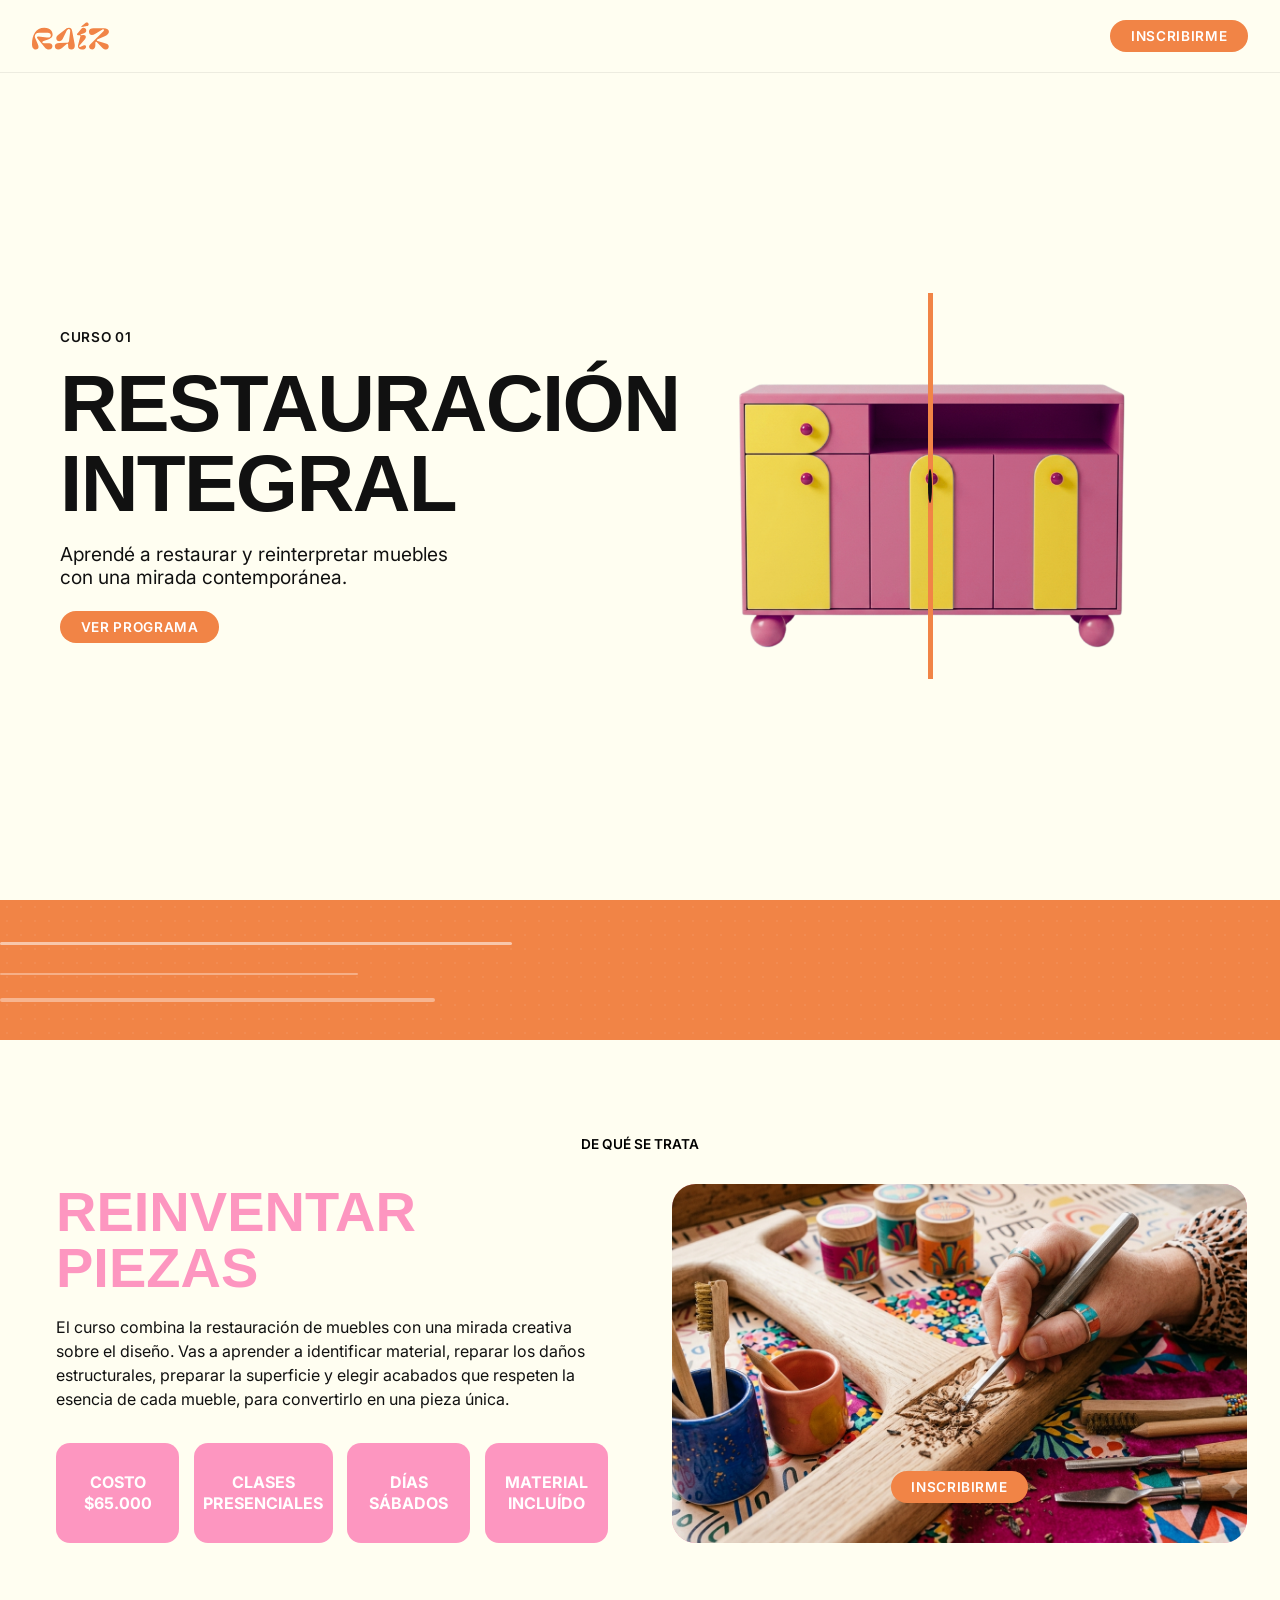
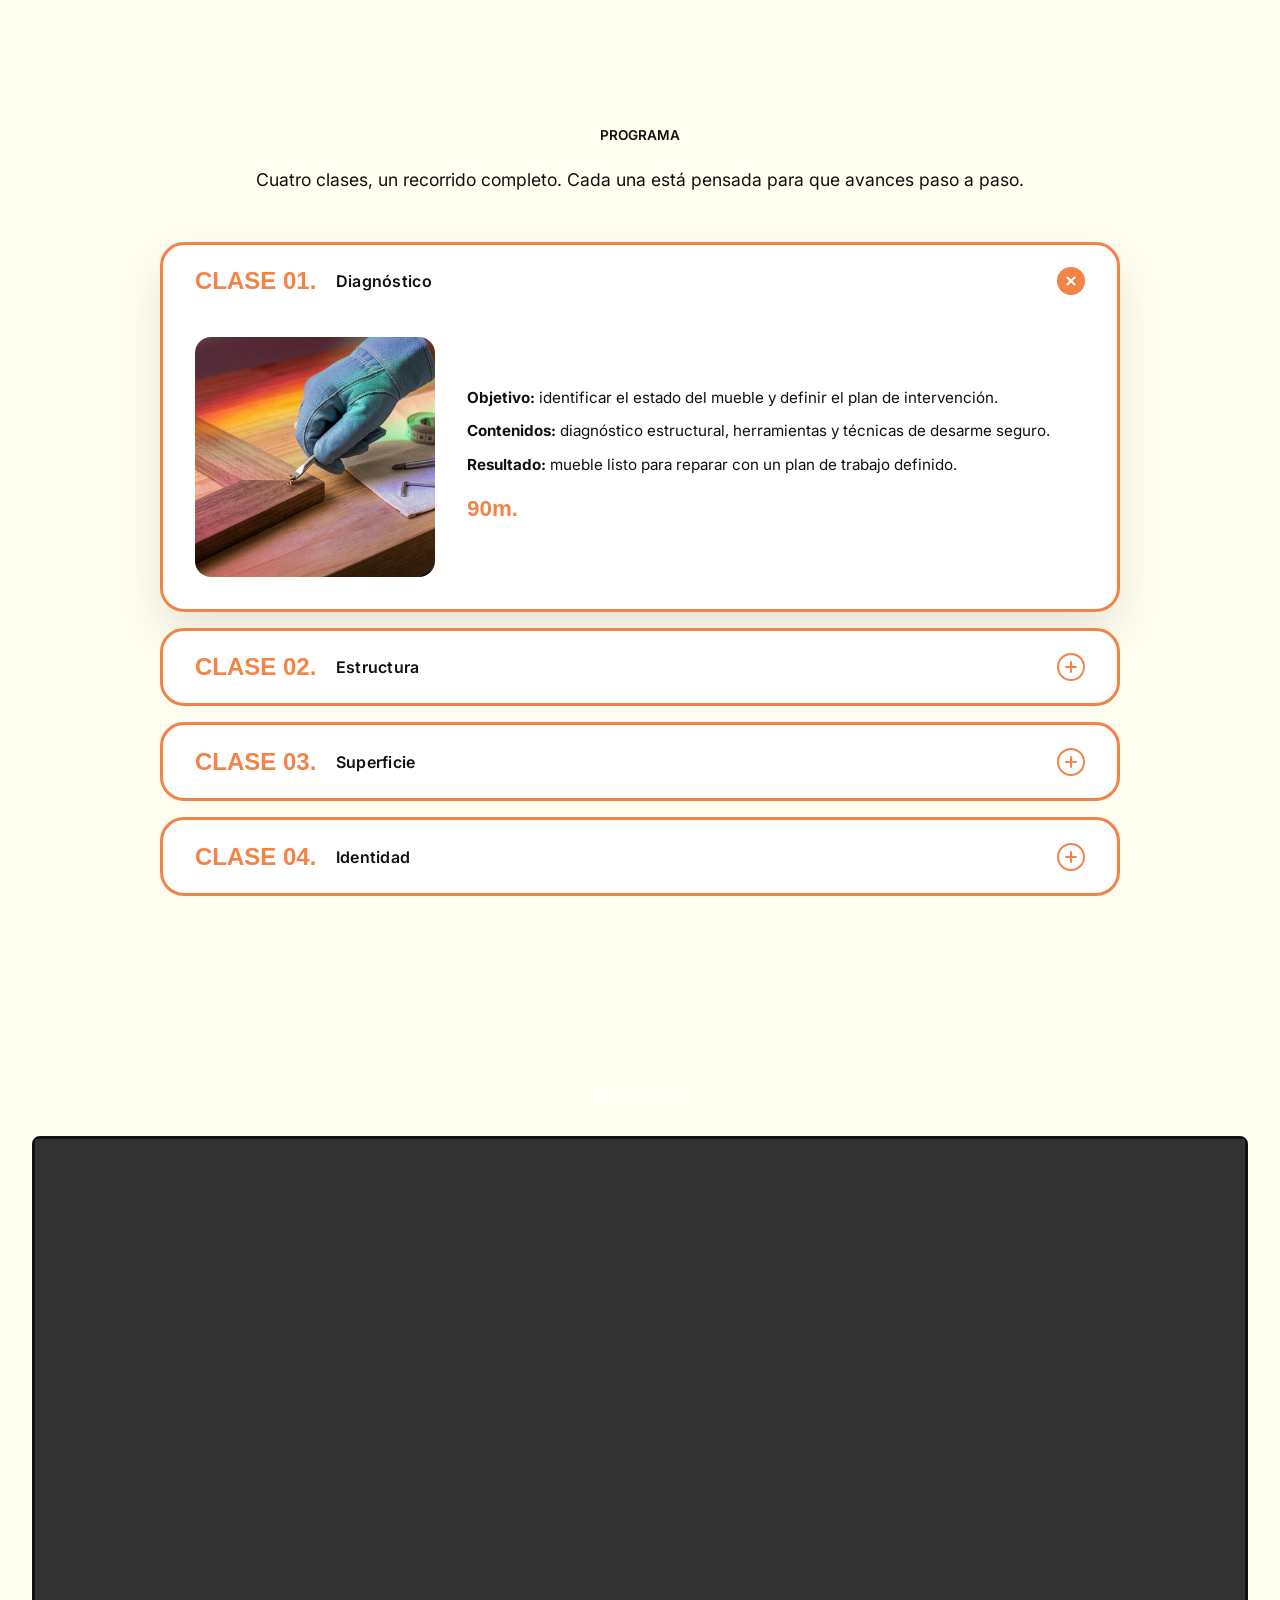
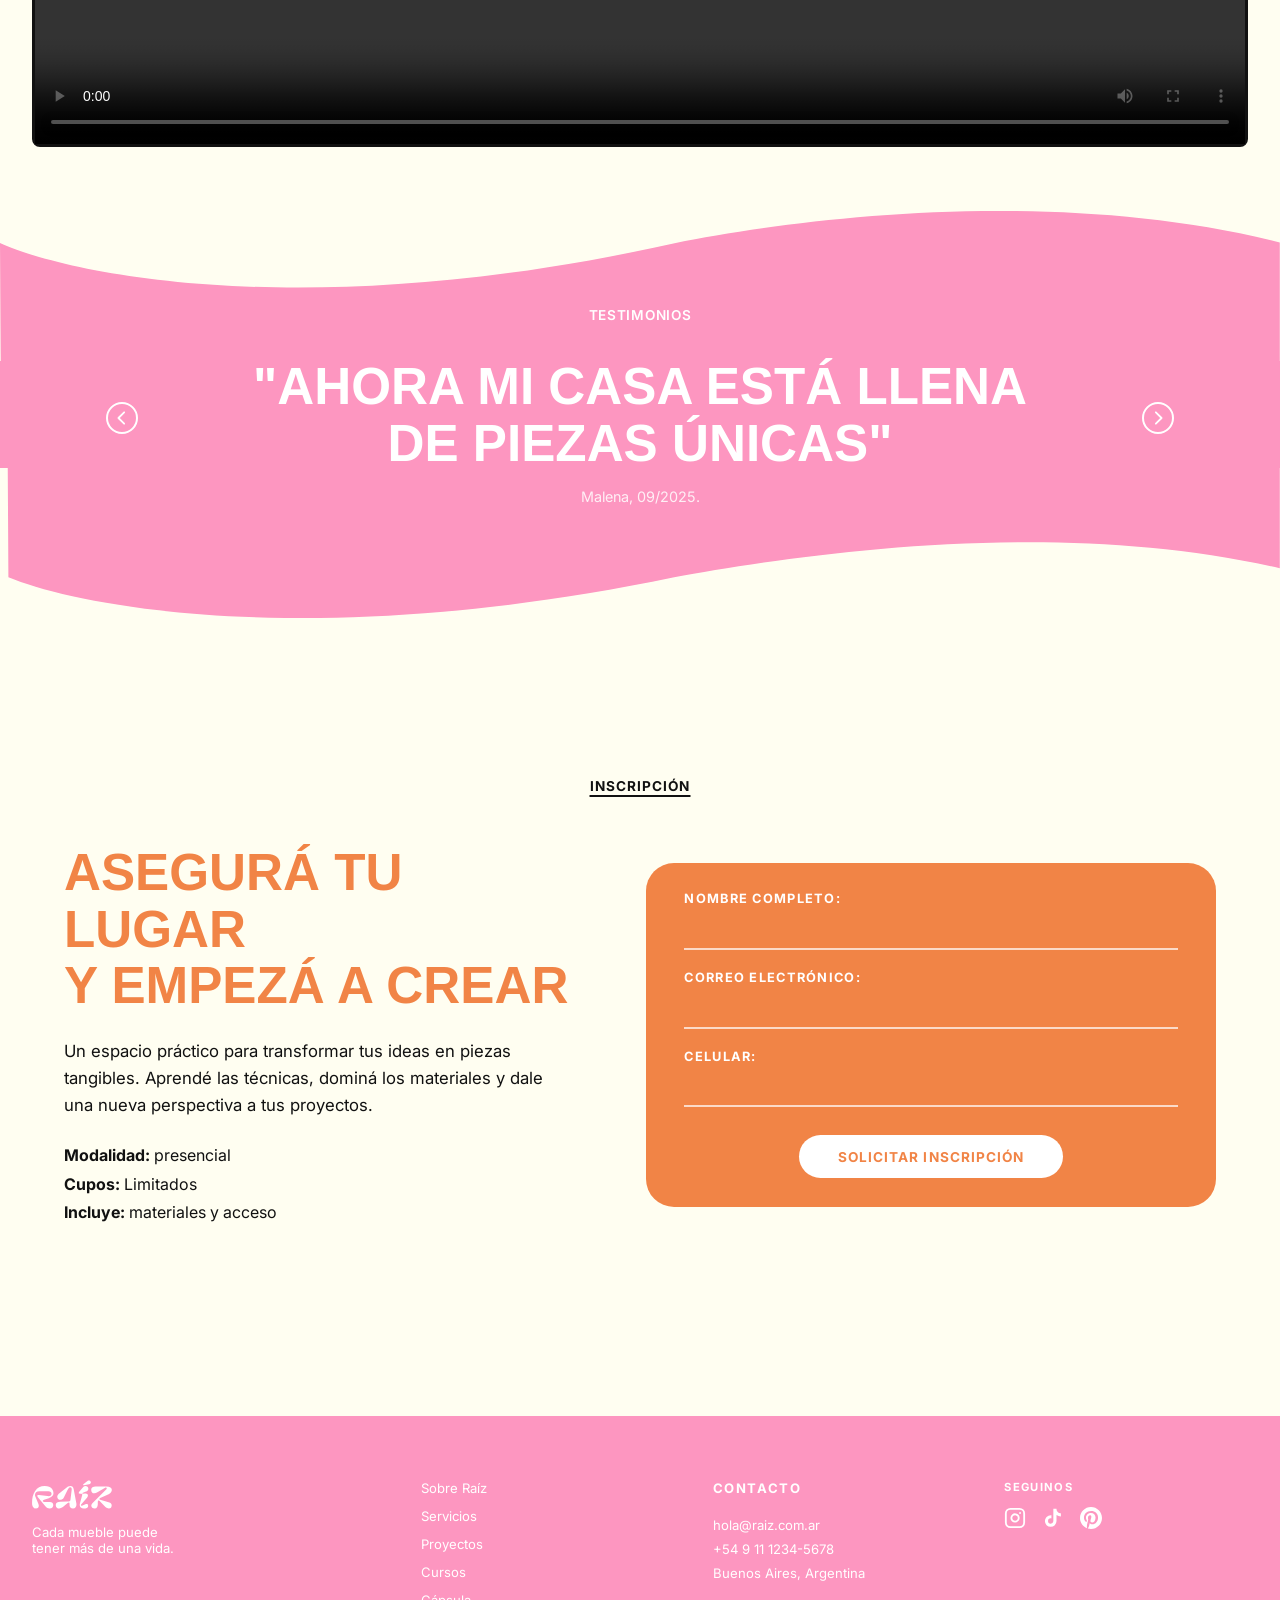
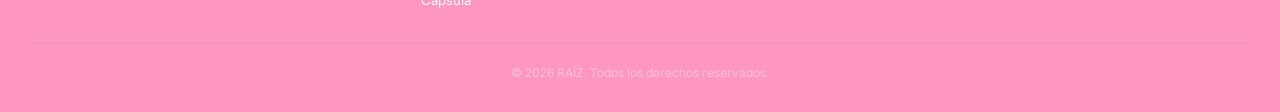
==== curso-restauracion.html @ d870b1d0 "Página de detalle" ====
<!DOCTYPE html>
<html lang="es">
<head>
  <meta charset="UTF-8" />
  <meta name="viewport" content="width=device-width, initial-scale=1.0" />
  <title>Restauración Integral — RAÍZ</title>

  <!-- Google Fonts (idénticas al Home) -->
  <link rel="preconnect" href="https://fonts.googleapis.com" />
  <link rel="preconnect" href="https://fonts.gstatic.com" crossorigin />
  <link href="https://fonts.googleapis.com/css2?family=Bricolage+Grotesque:opsz,wght@12..96,800&family=Inter:wght@400;500;600&display=swap" rel="stylesheet" />

  <!-- Hoja base del sitio (variables, tipografía, botones, navbar, footer) -->
  <link rel="stylesheet" href="css/style.css" />
  <!-- Hoja específica de esta página -->
  <link rel="stylesheet" href="css/curso-restauracion.css" />
</head>
<body>

  <!-- ===================== NAVBAR ===================== -->
  <!-- Reutiliza la estructura .navbar del Home; en esta página no hay
       menú de anclas, solo logo + CTA, tal como indica el diseño. -->
  <header class="navbar" id="navbar">
    <div class="navbar__inner">
      <a href="index.html" class="navbar__logo" aria-label="RAÍZ inicio">
        <img src="assets/logo.svg" alt="RAÍZ" width="90" height="33" />
      </a>
      <a href="#inscripcion" class="btn btn--naranja js-scroll-inscripcion">Inscribirme</a>
    </div>
  </header>

  <main>

    <!-- ===================== HERO ===================== -->
    <section class="curso-hero" id="curso-hero">
      <div class="curso-hero__content">
        <p class="section-eyebrow section-eyebrow--dark">CURSO 01</p>
        <h1 class="curso-hero__title">Restauración<br>Integral</h1>
        <p class="curso-hero__desc">Aprendé a restaurar y reinterpretar muebles con una mirada contemporánea.</p>
        <a href="#programa" class="btn btn--naranja">Ver programa</a>
      </div>


      <div class="curso-hero__visual">
        <!-- ===== Comparador Before / After ===== -->
        <div class="ba-slider" id="baSlider">
          <div class="ba-slider__img ba-slider__img--after">
            <img src="assets/despues.png" alt="Mueble restaurado, resultado final" draggable="false" />
          </div>
          <div class="ba-slider__img ba-slider__img--before" id="baBefore">
            <img src="assets/antes.png" alt="Mueble antes de la restauración" draggable="false" />
          </div>
          <div class="ba-slider__handle" id="baHandle" role="slider" tabindex="0"
               aria-label="Comparar antes y después" aria-valuemin="0" aria-valuemax="100" aria-valuenow="50">
            <span class="ba-slider__line" aria-hidden="true"></span>
            <span class="ba-slider__grip" aria-hidden="true">
              <svg width="16" height="16" viewBox="0 0 16 16" fill="none">
                <path d="M6 3L2 8L6 13" stroke="currentColor" stroke-width="1.6" stroke-linecap="round" stroke-linejoin="round"/>
                <path d="M10 3L14 8L10 13" stroke="currentColor" stroke-width="1.6" stroke-linecap="round" stroke-linejoin="round"/>
              </svg>
            </span>
          </div>
        </div>
      </div>
    </section>

    <!-- ===================== FRANJA NARANJA ===================== -->
    <!-- Sección de identidad visual sin contenido definido: animación
         propia (barniz/pincelada) hecha en CSS puro, sin librerías. -->
    <section class="curso-franja" id="curso-franja" aria-hidden="true">
      <div class="curso-franja__inner">
        <span class="curso-franja__stroke curso-franja__stroke--1"></span>
        <span class="curso-franja__stroke curso-franja__stroke--2"></span>
        <span class="curso-franja__stroke curso-franja__stroke--3"></span>
        <span class="curso-franja__grain" aria-hidden="true"></span>
      </div>
    </section>

    <!-- ===================== DE QUÉ SE TRATA ===================== -->
    <section class="curso-info" id="curso-info">
      <p class="section-eyebrow section-eyebrow--dark">DE QUÉ SE TRATA</p>

      <div class="curso-info__grid">
        <div class="curso-info__text">
          <h2 class="curso-info__title">Reinventar piezas</h2>
          <p class="curso-info__desc">
            El curso combina la restauración de muebles con una mirada creativa sobre el diseño.
            Vas a aprender a identificar material, reparar los daños estructurales, preparar la
            superficie y elegir acabados que respeten la esencia de cada mueble, para convertirlo
            en una pieza única.
          </p>

          <!-- 4 bloques informativos — placeholders fáciles de editar -->
          <div class="curso-info__facts">
            <div class="curso-fact">
              <span class="curso-fact__value">COSTO<br>$65.000</span>
            </div>
            <div class="curso-fact">
              <span class="curso-fact__value">CLASES<br>PRESENCIALES</span>
            </div>
            <div class="curso-fact">
              <span class="curso-fact__value">DÍAS<br>SÁBADOS</span>
            </div>
            <div class="curso-fact">
              <span class="curso-fact__value">MATERIAL<br />INCLUÍDO</span>
            </div>
          </div>
        </div>

        <div class="curso-info__media">
          <img src="assets/curso-info.png" alt="Detalle del proceso de restauración" class="curso-info__img" />
          <a href="#inscripcion" class="btn btn--naranja curso-info__cta">Inscribirme</a>
        </div>
      </div>
    </section>

    <!-- ===================== PROGRAMA ===================== -->
<section class="curso-programa" id="programa">
  <p class="section-eyebrow section-eyebrow--dark">PROGRAMA</p>

<p class="programa__intro">
    Cuatro clases, un recorrido completo. Cada una está pensada para que avances paso a paso.
  </p>

  <div class="programa__accordion" id="programaAccordion">

    <!-- CLASE 01 -->
    <article class="programa__item" style="--ficha-color: var(--naranja);">
      <h3 class="programa__trigger-wrap">
        <button
          class="programa__trigger"
          type="button"
          aria-expanded="true"
          aria-controls="clase-panel-1"
          id="clase-btn-1"
        >
          <span class="programa__trigger-label">Clase 01.</span>
          <span class="programa__trigger-subtitle">Diagnóstico</span>
          <span class="programa__trigger-icon" aria-hidden="true"></span>
        </button>
      </h3>
      <div
        class="programa__panel is-open"
        id="clase-panel-1"
        role="region"
        aria-labelledby="clase-btn-1"
      >
        <div class="programa__panel-inner">
          <div class="programa__ficha-media">
            <img src="assets/clase-01.jpg" alt="Clase 1 — Diagnóstico inicial" />
          </div>
          <div class="programa__ficha-body">
            <p><strong>Objetivo:</strong> identificar el estado del mueble y definir el plan de intervención.</p>
            <p><strong>Contenidos:</strong> diagnóstico estructural, herramientas y técnicas de desarme seguro.</p>
            <p><strong>Resultado:</strong> mueble listo para reparar con un plan de trabajo definido.</p>
            <span class="programa__ficha-duracion">90m.</span>
          </div>
        </div>
      </div>
    </article>

    <!-- CLASE 02 -->
    <article class="programa__item" style="--ficha-color: var(--naranja);">
      <h3 class="programa__trigger-wrap">
        <button
          class="programa__trigger"
          type="button"
          aria-expanded="false"
          aria-controls="clase-panel-2"
          id="clase-btn-2"
        >
          <span class="programa__trigger-label">Clase 02.</span>
          <span class="programa__trigger-subtitle">Estructura</span>
          <span class="programa__trigger-icon" aria-hidden="true"></span>
        </button>
      </h3>
      <div
        class="programa__panel"
        id="clase-panel-2"
        role="region"
        aria-labelledby="clase-btn-2"
      >
        <div class="programa__panel-inner">
          <div class="programa__ficha-media">
            <img src="assets/clase-02.jpg" alt="Clase 2 — Reparación estructural" />
          </div>
          <div class="programa__ficha-body">
            <p><strong>Objetivo:</strong> reparar uniones, rellenar faltantes y estabilizar la estructura.</p>
            <p><strong>Contenidos:</strong> encolados, prensado, refuerzos y reemplazo de piezas dañadas.</p>
            <p><strong>Resultado:</strong> estructura firme y lista para el tratamiento de superficie.</p>
            <span class="programa__ficha-duracion">90m.</span>
          </div>
        </div>
      </div>
    </article>

    <!-- CLASE 03 -->
    <article class="programa__item" style="--ficha-color: var(--naranja);">
      <h3 class="programa__trigger-wrap">
        <button
          class="programa__trigger"
          type="button"
          aria-expanded="false"
          aria-controls="clase-panel-3"
          id="clase-btn-3"
        >
          <span class="programa__trigger-label">Clase 03.</span>
          <span class="programa__trigger-subtitle">Superficie</span>
          <span class="programa__trigger-icon" aria-hidden="true"></span>
        </button>
      </h3>
      <div
        class="programa__panel"
        id="clase-panel-3"
        role="region"
        aria-labelledby="clase-btn-3"
      >
        <div class="programa__panel-inner">
          <div class="programa__ficha-media">
            <img src="assets/clase-03.jpg" alt="Clase 3 — Preparación de superficie" />
          </div>
          <div class="programa__ficha-body">
            <p><strong>Objetivo:</strong> preparar la superficie y elegir el acabado según la pieza.</p>
            <p><strong>Contenidos:</strong> lijado, sellado, lacas, pátinas y texturas decorativas.</p>
            <p><strong>Resultado:</strong> superficie lista para la intervención final de diseño.</p>
            <span class="programa__ficha-duracion">90m.</span>
          </div>
        </div>
      </div>
    </article>

    <!-- CLASE 04 -->
    <article class="programa__item" style="--ficha-color: var(--naranja);">
      <h3 class="programa__trigger-wrap">
        <button
          class="programa__trigger"
          type="button"
          aria-expanded="false"
          aria-controls="clase-panel-4"
          id="clase-btn-4"
        >
          <span class="programa__trigger-label">Clase 04.</span>
          <span class="programa__trigger-subtitle">Identidad</span>
          <span class="programa__trigger-icon" aria-hidden="true"></span>
        </button>
      </h3>
      <div
        class="programa__panel"
        id="clase-panel-4"
        role="region"
        aria-labelledby="clase-btn-4"
      >
        <div class="programa__panel-inner">
          <div class="programa__ficha-media">
            <img src="assets/clase-04.jpg" alt="Clase 4 — Identidad y acabado final" />
          </div>
          <div class="programa__ficha-body">
            <p><strong>Objetivo:</strong> definir la identidad final de la pieza y aplicar el acabado elegido.</p>
            <p><strong>Contenidos:</strong> paletas de color, combinaciones y terminación profesional.</p>
            <p><strong>Resultado:</strong> pieza única, restaurada y reinterpretada.</p>
            <span class="programa__ficha-duracion">90m.</span>
          </div>
        </div>
      </div>
    </article>

  </div>
</section>

    <!-- ===================== VIDEO ===================== -->
    <section class="curso-video" id="curso-video">
      <p class="section-eyebrow">RESULTADOS</p>
      <div class="curso-video__frame">
  <video
    class="curso-video__media"
    controls
    preload="metadata"
    playsinline
  >
    <source src="assets/video-curso.mp4" type="video/mp4">
    Tu navegador no soporta el elemento video.
  </video>
</div>

    <!-- ===================== TESTIMONIOS ===================== -->
<section class="curso-testimonios" id="testimonios">
  
  <div class="testimonios-bg" aria-hidden="true">
    <div class="curva-sup"></div>
    <div class="cuerpo-relleno"></div>
    <div class="curva-inf"></div>
  </div>

  <div class="testimonios-contenido">
    <p class="section-eyebrow">TESTIMONIOS</p>

    <div class="testimonios__carousel">
      <button class="carousel-arrow carousel-arrow--prev" id="testiPrev" aria-label="Testimonio anterior">
        <svg width="20" height="20" viewBox="0 0 28 28" fill="none" xmlns="http://www.w3.org/2000/svg">
          <path d="M17 6L9 14L17 22" stroke="currentColor" stroke-width="2.5" stroke-linecap="round" stroke-linejoin="round"/>
        </svg>
      </button>

      <div class="testimonios__track" id="testiTrack">
        <blockquote class="testimonio is-active" data-index="0">
          <p class="testimonio__quote">"Ahora mi casa está llena de piezas únicas"</p>
          <cite class="testimonio__author">Malena, 09/2025.</cite>
        </blockquote>
        <blockquote class="testimonio" data-index="1">
          <p class="testimonio__quote">"Le di una segunda vida a muebles que iba a tirar"</p>
          <cite class="testimonio__author">Julián, 11/2025.</cite>
        </blockquote>
        <blockquote class="testimonio" data-index="2">
          <p class="testimonio__quote">"Aprendí una técnica que uso en todos mis proyectos"</p>
          <cite class="testimonio__author">Sofía, 02/2026.</cite>
        </blockquote>
      </div>

      <button class="carousel-arrow carousel-arrow--next" id="testiNext" aria-label="Testimonio siguiente">
        <svg width="20" height="20" viewBox="0 0 28 28" fill="none" xmlns="http://www.w3.org/2000/svg">
          <path d="M11 6L19 14L11 22" stroke="currentColor" stroke-width="2.5" stroke-linecap="round" stroke-linejoin="round"/>
        </svg>
      </button>
    </div>
  </div>
</section>

    <!-- ===================== INSCRIPCIÓN ===================== -->
<section class="inscripcion" id="inscripcion">
  <div class="inscripcion__inner">

    <p class="inscripcion__eyebrow">INSCRIPCIÓN</p>

    <div class="inscripcion__layout">

      <!-- Columna izquierda -->
      <div class="inscripcion__left">
        <h2 class="inscripcion__title">
          Asegurá tu lugar<br>y empezá a crear
        </h2>
        <p class="inscripcion__desc">
          Un espacio práctico para transformar tus ideas en piezas
          tangibles. Aprendé las técnicas, dominá los materiales y
          dale una nueva perspectiva a tus proyectos.
        </p>
        <ul class="inscripcion__facts">
          <li><strong>Modalidad:</strong> presencial</li>
          <li><strong>Cupos:</strong> Limitados</li>
          <li><strong>Incluye:</strong> materiales y acceso</li>
        </ul>
      </div>

      <!-- Columna derecha — Card formulario -->
      <div class="inscripcion__right">
        <div class="inscripcion__card">

          <div class="inscripcion__field">
            <label class="inscripcion__label" for="insc-nombre">
              Nombre completo:
            </label>
            <input
              class="inscripcion__input"
              type="text"
              id="insc-nombre"
              name="nombre"
              autocomplete="name"
              placeholder=" "
              required
            />
          </div>

          <div class="inscripcion__field">
            <label class="inscripcion__label" for="insc-email">
              Correo electrónico:
            </label>
            <input
              class="inscripcion__input"
              type="email"
              id="insc-email"
              name="email"
              autocomplete="email"
              placeholder=" "
              required
            />
          </div>

          <div class="inscripcion__field">
            <label class="inscripcion__label" for="insc-celular">
              Celular:
            </label>
            <input
              class="inscripcion__input"
              type="tel"
              id="insc-celular"
              name="celular"
              autocomplete="tel"
              placeholder=" "
            />
          </div>

          <button class="inscripcion__btn" type="button" id="inscripcionBtn">
            Solicitar inscripción
          </button>

        </div>
      </div>

    </div>
  </div>
</section>

</main>

<!-- ===================== FOOTER ===================== -->
  <footer class="footer">
    <div class="footer__inner">

      <div class="footer__brand">
        <img src="assets/logo.svg" alt="RAÍZ" class="footer__logo" width="80" height="29" />
        <p class="footer__tagline">Cada mueble puede<br>tener más de una vida.</p>
      </div>

      <nav class="footer__nav" aria-label="Navegación del footer">
        <a href="#sobre">Sobre Raíz</a>
        <a href="#proceso">Servicios</a>
        <a href="#proyectos">Proyectos</a>
        <a href="#cursos">Cursos</a>
        <a href="#capsula">Cápsula</a>
      </nav>

      <div class="footer__contact">
        <p class="footer__contact-title">Contacto</p>
        <a href="mailto:hola@raiz.com.ar">hola@raiz.com.ar</a>
        <a href="tel:+5491112345678">+54 9 11 1234-5678</a>
        <p>Buenos Aires, Argentina</p>
      </div>

      <div class="footer__social">
        <p class="footer__contact-title">Seguinos</p>
        <div class="footer__social-links">
          <a href="#" aria-label="Instagram de RAÍZ" class="footer__social-icon">
            <!-- Instagram SVG -->
            <svg width="22" height="22" viewBox="0 0 24 24" fill="none" stroke="currentColor" stroke-width="2" stroke-linecap="round" stroke-linejoin="round"><rect x="2" y="2" width="20" height="20" rx="5" ry="5"/><path d="M16 11.37A4 4 0 1 1 12.63 8 4 4 0 0 1 16 11.37z"/><line x1="17.5" y1="6.5" x2="17.51" y2="6.5"/></svg>
          </a>
          <a href="#" aria-label="TikTok de RAÍZ" class="footer__social-icon">
            <svg width="22" height="22" viewBox="0 0 24 24" fill="currentColor"><path d="M19.59 6.69a4.83 4.83 0 0 1-3.77-4.25V2h-3.45v13.67a2.89 2.89 0 0 1-2.88 2.5 2.89 2.89 0 0 1-2.89-2.89 2.89 2.89 0 0 1 2.89-2.89c.28 0 .54.04.79.1V9.01a6.3 6.3 0 0 0-.79-.05 6.34 6.34 0 0 0-6.34 6.34 6.34 6.34 0 0 0 6.34 6.34 6.34 6.34 0 0 0 6.33-6.34V8.73a8.2 8.2 0 0 0 4.78 1.52V6.79a4.85 4.85 0 0 1-1.01-.1z"/></svg>
          </a>
          <a href="#" aria-label="Pinterest de RAÍZ" class="footer__social-icon">
            <svg width="22" height="22" viewBox="0 0 24 24" fill="currentColor"><path d="M12 0C5.373 0 0 5.373 0 12c0 5.084 3.163 9.426 7.627 11.174-.105-.949-.2-2.405.042-3.441.218-.937 1.407-5.965 1.407-5.965s-.359-.719-.359-1.782c0-1.668.967-2.914 2.171-2.914 1.023 0 1.518.769 1.518 1.69 0 1.029-.655 2.568-.994 3.995-.283 1.194.599 2.169 1.777 2.169 2.133 0 3.772-2.249 3.772-5.495 0-2.873-2.064-4.882-5.012-4.882-3.414 0-5.418 2.561-5.418 5.207 0 1.031.397 2.138.893 2.738a.36.36 0 0 1 .083.345l-.333 1.36c-.053.22-.174.267-.402.161-1.499-.698-2.436-2.889-2.436-4.649 0-3.785 2.75-7.262 7.929-7.262 4.163 0 7.398 2.967 7.398 6.931 0 4.136-2.607 7.464-6.227 7.464-1.216 0-2.359-.632-2.75-1.378l-.748 2.853c-.271 1.043-1.002 2.35-1.492 3.146C9.57 23.812 10.763 24 12 24c6.627 0 12-5.373 12-12S18.627 0 12 0z"/></svg>
          </a>
        </div>
      </div>

    </div>
    <div class="footer__bottom">
      <p>&copy; 2026 RAÍZ. Todos los derechos reservados.</p>
    </div>
  </footer>
  
  <script src="js/curso-restauracion.js"></script>
</body>
</html>
---- css/style.css ----
/* ============================================================
   RAÍZ — style.css
   Diseño pixel-perfect sobre frame 1920px
   ============================================================ */

/* ── Custom Properties ───────────────────────────────────── */
@font-face {
  font-family: 'Bricolage Grotesque';
  src: url('./assets/fonts/Bricolage_Grotesque.ttf') format('truetype-variations');
  font-weight: 100 900; 
  font-stretch: 75% 125%; 

}

:root {
  --rosa:    #FD96C0;
  --amarillo:#FFE148;
  --verde:   #137448;
  --azul:    #264D9D;
  --naranja: #F18446;

  --negro:   #111111;
  --blanco:  #FFFFFF;
  --fondo:   #fffef1;

  /* Typography */
  --font-display: 'Bricolage Grotesque', sans-serif;
  --font-body:    'Inter', sans-serif;

  /* Spacing scale */
  --sp-xs:  0.5rem;
  --sp-sm:  1rem;
  --sp-md:  2rem;
  --sp-lg:  4rem;
  --sp-xl:  6rem;

  /* Max content width */
  --max-w: 1280px;

  /* Navbar height */
  --nav-h: 72px;
}

/* ── Reset ───────────────────────────────────────────────── */
*, *::before, *::after { box-sizing: border-box; margin: 0; padding: 0; }

html { scroll-behavior: smooth; font-size: 16px; }

body {
  font-family: var(--font-body);
  background-color: var(--fondo);
  color: var(--negro);
  overflow-x: hidden;
}

img, svg { display: block; max-width: 100%; }

a { text-decoration: none; color: inherit; }

button { cursor: pointer; border: none; background: none; font-family: inherit; }

/* ── Utility: eyebrow label ──────────────────────────────── */
.section-eyebrow {
  font-family: var(--font-body);
  font-size: 0.85rem;
  font-weight: 600;
  letter-spacing: 0.05em;
  text-transform: uppercase;
  color: var(--blanco);
  margin-bottom: 1.2rem;
}
.section-eyebrow--dark { color: var(--verde); }

/* — Utility: Buttons ————————————————————————————————————— */
.btn {
  display: inline-block;
  padding: 0.5rem 1.3rem; 
  border-radius: 100px;    
  font-family: var(--font-body);
  font-size: 0.85rem;
  font-weight: 600;
  letter-spacing: 0.04rem;
  text-transform: uppercase;
  text-decoration: none;   
  border: none;            
  cursor: pointer;
  transition: transform 0.15s ease, opacity 0.15s ease, background-color 0.15s ease;
}

.btn:hover { 
  transform: translateY(-2px); 
  opacity: 0.95; 
}
.btn:active { 
  transform: translateY(0); 
}

/* Modificadores */
.btn--dark  { background: var(--negro); color: var(--blanco); }
.btn--green { background: var(--verde); color: var(--blanco); }
.btn--white { background: var(--blanco); color: var(--negro); }
.btn--naranja { background: var(--naranja); color: var(--blanco); }

/* ============================================================
   NAVBAR
   ============================================================ */
.navbar {
  position: fixed;
  top: 0; left: 0; right: 0;
  z-index: 100;
  background: var(--fondo);
  border-bottom: 1px solid rgba(0,0,0,0.07);
  transform: translateY(0);
  transition: transform 0.3s ease;
}
.navbar--hidden { transform: translateY(-100%); }

.navbar__inner {
  max-width: var(--max-w);
  margin: 0 auto;
  padding: 0 2rem;
  height: var(--nav-h);
  display: flex;
  align-items: center;
  justify-content: space-between;
}

.navbar__logo img { height: 28px; width: auto; }

.navbar__nav {
  display: flex;
  gap: 2.4rem;
  align-items: center;
}
.navbar__link {
  font-size: 0.82rem;
  font-weight: 500;
  letter-spacing: 0.05em;
  text-transform: uppercase;
  color: var(--negro);
  transition: color 0.15s;
}
.navbar__link:hover { color: var(--naranja); }
.navbar__link--active {
  color: var(--naranja);
  font-weight: 700;
  text-decoration: underline;
  text-underline-offset: 4px;
}

/* Burger — hidden on desktop */
.navbar__burger {
  display: none;
  flex-direction: column;
  gap: 5px;
  padding: 6px;
}
.navbar__burger span {
  display: block;
  width: 24px; height: 2px;
  background: var(--negro);
  border-radius: 2px;
  transition: transform 0.3s, opacity 0.3s;
}
.navbar__burger.is-open span:nth-child(1) { transform: translateY(7px) rotate(45deg); }
.navbar__burger.is-open span:nth-child(2) { opacity: 0; }
.navbar__burger.is-open span:nth-child(3) { transform: translateY(-7px) rotate(-45deg); }

/* Mobile nav */
.navbar__mobile {
  display: none;
  flex-direction: column;
  gap: 0;
  background: var(--fondo);
  border-top: 1px solid rgba(0,0,0,0.07);
  padding: 1rem 2rem 1.5rem;
}
.navbar__mobile.is-open { display: flex; }
.navbar__mobile .navbar__link {
  padding: 0.7rem 0;
  border-bottom: 1px solid rgba(0,0,0,0.06);
  font-size: 0.9rem;
}

/* ============================================================
   HERO
   ============================================================ */
.hero {
  min-height: 100vh;
  padding-top: var(--nav-h);
  display: flex;
  align-items: center;
  position: relative;
  justify-content: space-between;

  padding-left: 60px;
  padding-right: 2rem;
}

.hero__content {
  flex: 0 0 auto;
  max-width: 800px;
}

.hero__title {
  font-family: var(--font-display);
  font-variation-settings: 'wdth' 80;
  font-weight: 800;
  font-size: 4.5rem;
  line-height: 1.05;
  letter-spacing: -0.02em;
  text-transform: uppercase;
  color: var(--negro);
  margin-bottom: 1rem;
}

.hero__sub {
  font-size: 1rem;
  color: var(--negro);
  margin-bottom: 1rem;
  opacity: 100%;
}

.hero__visual {
  flex: 1 1 auto;
  display: flex;
  justify-content: flex-end; /* Cambiamos center por flex-end para pegarlo a la derecha */
  align-items: center;
  margin-top: -6rem;
  margin-right: -1rem;
}

.hero__gif {
  width: 100%;
  max-width: 580px;          /* Lo agrandamos (estaba en 520px) */
  object-fit: contain;
  transform: scale(1.05);    /* Un extra de escala si querés que tenga más impacto */
}
}

/* ============================================================
   WAVE TRANSITIONS
   ============================================================ */
.wave { line-height: 0; overflow: hidden; }
.wave svg { width: 100%; display: block; }

.wave--into-pink  { background: var(--fondo); margin-bottom: -1px; }
.wave--out-pink   { background: var(--rosa);  margin-top: -1px; margin-bottom: -1px; }
.wave--into-white { background: var(--rosa);  margin-top: -1px; }
.wave--into-pink2 { background: var(--blanco); margin-bottom: -1px; }

/* ============================================================
   SOBRE RAÍZ
   ============================================================ */
.sobre {
  background: var(--rosa);
  text-align: center;
  padding: var(--sp-xl) 2rem;
}

.sobre__title {
  font-family: var(--font-display);
  font-variation-settings: 'wdth' 80;
  font-weight: 800;
  font-size: clamp(2.2rem, 5.5vw, 5rem);
  color: var(--blanco);
  text-transform: uppercase;
  line-height: 1;
  margin-bottom: 1.4rem;
}

.sobre__body {
  font-size: 1rem;
  line-height: 1.5;
  color: var(--blanco);
  opacity: 100%;
  max-width: 620px;
  margin: 0 auto 2rem;
}

/* ============================================================
   PROCESO
   ============================================================ */
.proceso {
  background: var(--blanco);
  padding: var(--sp-lg) 2rem var(--sp-xl);
  text-align: center;
}

.proceso__title {
  font-family: var(--font-display);
  font-variation-settings: 'wdth' 80; /* Ancho condensado de Figma */
  font-weight: 800;
  font-size: clamp(2.2rem, 5.5vw, 5rem); /* El mismo escalado perfecto */
  color: var(--blanco);
  text-transform: uppercase;
  text-align: center;
  line-height: 1.05;
  letter-spacing: 0; /* Letras juntas y potentes */
  margin-bottom: 4rem; /* Le da aire al título respecto de la línea de emojis */
}
/* Timeline row */
.proceso__timeline {
  position: relative;
  max-width: 720px;
  margin: 1.6rem auto 2rem;
}

.proceso__line {
  position: absolute;
  top: 50%;
  left: 0; right: 0;
  height: 6px;
  background: var(--blanco);
  transform: translateY(-50%);
}

.proceso__icons {
  position: relative;
  display: flex;
  justify-content: space-between;
  align-items: center;
}

.proceso__icon-btn {
  width: 64px; height: 64px;
  border-radius: 50%;
  display: flex;
  align-items: center;
  justify-content: center;
  font-size: 1.8rem;
  transition: transform 0.2s ease, background 0.2s ease;
  position: relative;
  z-index: 1;
}

.proceso__icon-img{
    width:48px;
    height:48px;
    object-fit:contain;
    display:block;
    pointer-events:none;
}

.proceso__icon-btn:hover { transform: scale(1.12); background: var(--amarillo); }
.proceso__icon-btn.is-active { background: var(--amarillo); transform: scale(1.15); }

/* Cards Container */
.proceso__cards {
  max-width: 1140px; /* Ancho máximo ideal para que coincida con los iconos de arriba */
  margin: 2rem auto 0;
  display: grid;
  grid-template-columns: repeat(3, 1fr); /* 👈 Creamos las 3 columnas fijas de Figma */
  width: 100%;
  padding: 0 3.4rem;
}

.proceso__card {
  background: var(--blanco);
  border-radius: 40px; /* 👈 Bordes redondeados y orgánicos de tu Figma */
  padding: 2rem 2rem; /* Más aire interno para un look editorial */
  border: none !important; /* 👈 Chau al borde negro grueso que cortaba el diseño */
  box-shadow: 0 15px 35px rgba(0, 0, 0, 0.06); /* Sutil sombra suave para despegar del fondo */
  text-align: center;
  width: 100%;
  
  /* Mantenemos tu hermosa animación intacta */
  animation: popIn 0.3s cubic-bezier(0.34, 1.56, 0.64, 1) forwards;
}

/* Positions fijas por columna para que no se muevan al medio */
#card-diagnostico {
  grid-column: 1;
}

#card-reparacion {
  grid-column: 2;
}

#card-diseno {
  grid-column: 3;
}
}

@keyframes popIn {
  from { opacity: 0; transform: scale(0.7); }
  to   { opacity: 1; transform: scale(1); }
}

.proceso__card-title {
  font-family: var(--font-display);
  font-variation-settings: 'wdth' 80;
  font-weight: 800;
  font-size: 2.6rem;
  text-transform: uppercase;
  margin-bottom: 0.8rem;
}

.proceso__card p {
  font-size: 1rem;
  line-height: 1.4;
  color: var(--negro);
  opacity: 100%;
}

/* ============================================================
   PROYECTOS
   ============================================================ */
.proyectos {
  background: var(--fondo);
  padding: var(--sp-lg) 2rem var(--sp-xl);
  text-align: center;
}

.proyectos .section-eyebrow {
  color: var(--negro); /* O el tono institucional que resalte con elegancia */
  text-align: center;
  display: block;
  margin-bottom: 1rem;
}

.proyectos__title {
  font-family: var(--font-display);
  font-variation-settings: 'wdth' 80;
  font-weight: 800;
  font-size: clamp(1.8rem, 5vw, 3.5rem);
  color: var(--naranja);
  text-transform: uppercase;
  margin-bottom: 3rem;
}

.proyectos__grid {
  display: grid;
  grid-template-columns: 1fr 1.4fr 1fr;
  gap: 1.6rem;
  max-width: var(--max-w);
  margin: 0 auto;
  align-items: center;
}

/* Side placeholder cards */
.proyecto-card--side {
  border-radius: 19px;
  border: 3px solid var(--rosa);
  overflow: hidden;
  aspect-ratio: 3/4;
}
.proyecto-card__inner--plain {
  width: 100%;
  height: 100%;
  border-radius: 16px;
}

/* Main reveal card */
.proyecto-card--main {
  border-radius: 16px;
  overflow: visible;
  position: relative;
}

/* ── Paint-Reveal Widget ─────────────────────────────────── */
.proyecto-reveal {
  position: relative;
  border-radius: 16px;
  overflow: hidden;
  border: 3px solid var(--rosa);
  background: var(--rosa);
}

.reveal-canvas {
  display: block;
  width: 100%;
  aspect-ratio: 3/4;
  cursor: url("data:image/svg+xml,%3Csvg xmlns='http://www.w3.org/2000/svg' width='32' height='32' viewBox='0 0 32 32'%3E%3Ccircle cx='16' cy='16' r='8' fill='%23F18446' opacity='0.9'/%3E%3Ccircle cx='16' cy='16' r='3' fill='%23fff'/%3E%3C/svg%3E") 16 16, crosshair;
  touch-action: none;
}

.proyecto-reveal__label {
  position: absolute;
  bottom: 0; left: 0; right: 0;
  background: var(--rosa);
  padding: 0.7rem 1.2rem;
  text-align: center;
}
.proyecto-reveal__name {
  display: block;
  font-family: var(--font-body);
  font-weight: 700;
  font-size: 0.85rem;
  letter-spacing: 0em;
  text-transform: uppercase;
  color: var(--blanco);
}
.proyecto-reveal__date {
  display: block;
  font-size: 0.7rem;
  color: var(--blanco);
  opacity: 100%;
  margin-top: 0.2rem;
}

/* ============================================================
   CURSOS
   ============================================================ */
.cursos {
  background: var(--fondo);
  padding: var(--sp-xl) 2rem;
  text-align: center;
}

.cursos .section-eyebrow {
  color: var(--negro); /* O el tono institucional que resalte con elegancia */
  text-align: center;
  display: block;
  margin-bottom: 1rem;
}

.cursos__intro {
  font-size: 1rem;
  line-height: 1.4;
  max-width: 640px;
  margin: 0 auto 3rem;
  color: var(--negro);
  opacity: 100%;
}

.cursos__grid { /* Asegurate de usar el nombre exacto de tu clase de grilla */
  display: grid;
  grid-template-columns: repeat(3, 1fr);
  gap: 2.5rem;                  /* Espaciado intermedio idéntico al diseño */
  max-width: 960px;             /* ◄ CLAVE: Limita el ancho para que no se estiren */
  margin: 0 auto;               /* Centra el bloque de tarjetas en la pantalla */
  padding: 2rem;
}

/* 2. Las tarjetas individuales */
.curso-card { /* Buscá la clase que represente a cada tarjeta de curso */
  width: 100%;
  aspect-ratio: 24 / 32;        /* ◄ CLAVE: Clava la proporción geométrica vertical del diseño */
  border-radius: 40px;          /* ◄ CLAVE: Curvatura idéntica a tus tarjetas originales */
  overflow: hidden;
  display: flex;
  flex-direction: column;
  justify-content: space-between;
  padding: 2.5rem 2rem;         /* Margen interno para empujar textos e imágenes */
  box-sizing: border-box;
}

/* ── Flip cards ──────────────────────────────────────────── */
.curso-flip {
  perspective: 1200px;
  height: 340px;
}

.curso-flip__inner {
  position: relative;
  width: 100%; height: 100%;
  transform-style: preserve-3d;
  transition: transform 0.55s cubic-bezier(0.4, 0.2, 0.2, 1);
  border-radius: 16px;
}

/* Flip only one at a time — handled in JS by toggling .is-flipped */
.curso-flip.is-flipped .curso-flip__inner { transform: rotateY(180deg); }

.curso-flip__front,
.curso-flip__back {
  position: absolute;
  inset: 0;
  border-radius: 16px;
  backface-visibility: hidden;
  -webkit-backface-visibility: hidden;
  display: flex;
  flex-direction: column;
  align-items: center;
  justify-content: center;
  padding: 1.6rem;
  overflow: hidden;
}

.curso-flip__back {
  transform: rotateY(180deg);
  gap: 1.2rem;
}

.curso-num {
  font-family: var(--font-display);
  font-variation-settings: 'wdth' 80;
  font-weight: 800;
  font-size: 1.5rem;
  color: var(--blanco);
  align-self: center;
  margin-bottom: 0.3rem;
}

.curso-img {
  width: 100%;
  max-height: 200px;
  object-fit: contain;
  margin: auto;
}

.curso-name {
  font-family: var(--font-body);
  font-weight: 600;
  font-size: 0.9rem;
  color: var(--blanco);
  text-align: center;
  line-height: 1.2;
  margin-top: 0.6rem;
}

.curso-back-desc {
  font-size: 1rem;
  line-height: 1.4;
  color: var(--blanco);
  text-align: center;
  max-width: 240px;
}

.btn--white {
  background: var(--blanco, #ffffff);
  
  /* ── CAMBIÁ ESTA LÍNEA ── */
  color: var(--naranja); /* En lugar de var(--blanco) o #fff */
}

/* ============================================================
   CHECKERED DIVIDER
   ============================================================ */
.checkered-divider {
  height: 48px;
  background-image:
    repeating-conic-gradient(var(--negro) 0% 25%, var(--blanco) 0% 50%);
  background-size: 24px 24px;
}

/* ============================================================
   CÁPSULA
   ============================================================ */
.capsula {
  background: var(--naranja);
  padding: var(--sp-xl) 2rem var(--sp-lg);
  text-align: center;
}

.capsula .section-eyebrow {
  color: var(--blanco); /* O el tono institucional que resalte con elegancia */
  text-align: center;
  display: block;
  margin-bottom: 1rem;
}

.capsula__title {
  font-family: var(--font-display);
  font-variation-settings: 'wdth' 80;
  font-weight: 800;
  font-size: clamp(3rem, 8vw, 8rem);
  color: var(--blanco);
  text-transform: uppercase;
  line-height: 0.95;
  margin-bottom: 1rem;
}

.capsula__sub {
  font-size: 1rem;
  color: var(--blanco);
  max-width: 700px;
  margin: 0 auto 3rem;
  line-height: 1.2;
  opacity: 100%;
}

.capsula__grid {
  display: grid;
  grid-template-columns: repeat(3, 1fr);
  gap: 1.4rem;
  max-width: var(--max-w);
  margin: 0 auto;
}

.capsula__img {
  width: 100%;
  height: 100%;
  object-fit: cover;
  display: block;
  
  /* ── CLAVE: Hace que el zoom y la vuelta al tamaño original sean suaves ── */
  transition: transform 0.5s cubic-bezier(0.25, 1, 0.5, 1); 
}

/* 2. El efecto de escala cuando pasás el mouse por arriba de la tarjeta */
.capsula__img-wrap:hover .capsula__img {
  /* ── CLAVE: 1.06 significa un 6% de zoom. Sutil, elegante y no deforma ── */
  transform: scale(1.06);
}

/* Asegura que el contenedor corte el texto que está abajo escondido */
.capsula__img-wrap {
  position: relative;
  overflow: hidden;
  border-radius: 48px; /* Mantiene las esquinas súper redondeadas de tu diseño */
}

/* El bloque negro semitransparente que se esconde abajo */
.capsula__overlay {
  position: absolute;
  left: 0;
  right: 0;
  bottom: 0;
  width: 100%;
  height: 100px;
  min-height: 10%; /* Cubre la zona inferior de manera elegante */
  
  /* Color de fondo con transparencia ajustable (negro al 75%) */
  background: rgba(0, 0, 0, 0.50); 

  
  display: flex;
  align-items: center;
  justify-content: center;
  padding: 2rem;
  box-sizing: border-box;
  
  /* Estado inicial: empujado 100% hacia abajo (invisible) */
  transform: translateY(100%);
  transition: transform 0.4s cubic-bezier(0.25, 1, 0.5, 1);
}

/* ── LA ANIMACIÓN AL HACER HOVER ── */
.capsula__img-wrap:hover .capsula__overlay {
  transform: translateY(0); /* Sube la persiana de forma súper fluida */
}

/* Estilo del texto dentro del cuadro transparente */
.capsula__overlay-text {
  color: #ffffff;
  font-family: var(--font-body);
  font-size: 0.95rem;
  line-height: 1.3;
  text-align: center;
  margin: 0;
}

/* ============================================================
   FOOTER
   ============================================================ */
.footer {
  background: var(--rosa);
  color: var(--blanco);
  padding: var(--sp-lg) 2rem var(--sp-md);
}

.footer__inner {
  max-width: var(--max-w);
  margin: 0 auto;
  display: grid;
  grid-template-columns: 1.4fr 1fr 1fr 1fr;
  gap: 3rem;
  padding-bottom: 2rem;
  border-bottom: 1px solid rgba(255,255,255,0.1);
}

.footer__logo { filter: brightness(0) invert(1); margin-bottom: 1rem; }

.footer__tagline {
  font-size: 0.82rem;
  line-height: 1.2;
  color: var(--blanco);
  opacity: 1;
}

.footer__nav {
  display: flex;
  flex-direction: column;
  gap: 0.75rem;
}

.footer__nav a {
  font-size: 0.82rem;
  color: var(--blanco);
  opacity: 1;
}

.footer__nav a:hover { opacity: 1; color: var(--naranja); }

.footer__contact-title {
  font-size: 0.7rem;
  font-weight: 700;
  text-transform: uppercase;
  letter-spacing: 0.12em;
  opacity: 100%;
  margin-bottom: 0.8rem;
}

.footer__contact {
  display: flex;
  flex-direction: column;
  gap: 0.5rem;
}

.footer__contact a,
.footer__contact p {
  font-size: 0.82rem;
  color: var(--blanco);
  opacity: 1;
}

.footer__contact a:hover { opacity: 1; color: var(--rosa); }

.footer__social-links {
  display: flex;
  gap: 1rem;
  margin-top: 0.2rem;
}
.footer__social-icon {
  color: var(--blanco);
  opacity: 100%;
  transition: opacity 0.15s, color 0.15s;
}
.footer__social-icon:hover { opacity: 1; color: var(--naranja); }

.footer__bottom {
  max-width: var(--max-w);
  margin: 1.5rem auto 0;
  font-size: 0.75rem;
  opacity: 0.4;
  text-align: center;
}

/* ============================================================
   RESPONSIVE — TABLET  (≤ 1024px)
   ============================================================ */
@media (max-width: 1024px) {

  /* Navbar */
  .navbar__nav { gap: 1.4rem; }

  /* Hero */
  .hero {
    flex-direction: column;
    text-align: center;
    min-height: auto;
    padding-top: calc(var(--nav-h) + 3rem);
    padding-bottom: 3rem;
  }
  .hero__content { max-width: 100%; }
  .hero__title { font-size: clamp(2.4rem, 5vw, 4rem); }
  .hero__visual { width: 100%; }
  .hero__gif { max-width: 380px; }

  /* Sobre */
  .sobre__title { font-size: clamp(1.6rem, 3vw, 2.6rem); }

  /* Proceso */
  .proceso__timeline { max-width: 560px; }

  /* Proyectos */
  .proyectos__grid {
    grid-template-columns: 1fr;
    max-width: 400px;
  }
  .proyecto-card--side { display: none; }

  /* Cursos */
  .cursos__grid { grid-template-columns: 1fr 1fr; }
  .curso-flip { height: 300px; }

  /* Capsula */
  .capsula__grid { grid-template-columns: 1fr 1fr; }

  /* Footer */
  .footer__inner {
    grid-template-columns: 1fr 1fr;
    gap: 2rem;
  }
}

/* ============================================================
   RESPONSIVE — MOBILE  (≤ 640px)
   ============================================================ */
@media (max-width: 640px) {

  :root { --nav-h: 60px; }

  /* Navbar */
  .navbar__nav { display: none; }
  .navbar__burger { display: flex; }

  /* Hero */
  .hero {
    padding-top: calc(var(--nav-h) + 2rem);
    padding-bottom: 2rem;
    gap: 1.5rem;
  }
  .hero__title { font-size: clamp(2.2rem, 8vw, 3rem); }
  .hero__gif { max-width: 280px; }

  /* Sobre */
  .sobre { padding: 4rem 1.5rem; }
  .sobre__title { font-size: clamp(1.4rem, 6vw, 2rem); }
  .sobre__body br { display: none; }

  /* Proceso */
  .proceso { padding: 3rem 1.5rem; }
  .proceso__icon-btn { width: 52px; height: 52px; font-size: 1.4rem; }
  .proceso__card { max-width: 100%; padding: 1.4rem; }

  /* Proyectos */
  .proyectos { padding: 3rem 1.5rem; }
  .proyectos__grid { max-width: 100%; }

  /* Cursos */
  .cursos { padding: 3rem 1.5rem; }
  .cursos__grid { grid-template-columns: 1fr; }
  .curso-flip { height: 320px; }

  /* Checkered */
  .checkered-divider { height: 36px; background-size: 18px 18px; }

  /* Capsula */
  .capsula { padding: 3rem 1.5rem; }
  .capsula__grid { grid-template-columns: 1fr; max-width: 340px; }

  /* Footer */
  .footer__inner {
    grid-template-columns: 1fr;
    gap: 2rem;
  }
  .footer { padding: 3rem 1.5rem 2rem; }
}

/* ============================================================
   REDUCED MOTION
   ============================================================ */
@media (prefers-reduced-motion: reduce) {
  *, *::before, *::after { animation-duration: 0.01ms !important; transition-duration: 0.01ms !important; }
  .reveal-canvas { cursor: crosshair; }
}

/* ============================================================
   PROYECTOS — CARRUSEL
   ============================================================ */

/* Wrapper que contiene flechas + grid */
.proyectos__carousel {
  position: relative;
  max-width: calc(var(--max-w) + 8rem);
  margin: 0 auto;
  display: flex;
  align-items: center;
  gap: 0;
}

/* El grid ya existía; solo aseguramos que ocupe el espacio central */
.proyectos__carousel .proyectos__grid {
  flex: 1;
  min-width: 0;
}

/* ── Flechas ─────────────────────────────────────────────── */
.carousel-arrow {
  flex-shrink: 0;
  width: 2rem;
  height: 2rem;
  border-radius: 50%;
  border: 2px solid var(--rosa);
  background: var(--fondo);
  color: var(--rosa);
  display: flex;
  align-items: center;
  justify-content: center;
  cursor: pointer;
  transition: background 0.18s ease, color 0.18s ease, opacity 0.18s ease;
  z-index: 2;
  padding: 0;
}

.carousel-arrow:hover {
  background: var(--naranja);
  border-color: var(--naranja);
  color: #fff;
}

.carousel-arrow:disabled {
  opacity: 0.25;
  cursor: default;
  pointer-events: none;
}

.carousel-arrow--prev { margin-right: 0.8rem; }
.carousel-arrow--next { margin-left: 0.8rem; }

/* ── Cards laterales con imagen ──────────────────────────── */
.proyecto-card__inner--side {
  width: 100%;
  height: 100%;
  border-radius: 16px;
  overflow: hidden;
  position: relative;
}

.side-card__img {
  width: 100%;
  height: 100%;
  object-fit: cover;
  display: block;
  border-radius: 16px;
  transition: opacity 0.25s ease;
}

/* Overlay de color semitransparente sobre las laterales */
.proyecto-card--side .proyecto-card__inner--side::after {
  content: '';
  position: absolute;
  inset: 0;
  border-radius: 16px;
  background: var(--rosa, transparent);
  opacity: 0.45;
  pointer-events: none;
  transition: background 0.3s ease;
}

/* Indicador de que las laterales son navegables */
.proyecto-card--side {
  cursor: pointer;
  transition: transform 0.18s ease, opacity 0.18s ease;
  opacity: 0.72;
}

.proyecto-card--side:hover {
  transform: scale(1.03);
  opacity: 1;
}

/* ── Transición suave al cambiar proyecto ────────────────── */
.reveal-canvas {
  transition: opacity 0.2s ease;
}
.reveal-canvas.is-loading {
  opacity: 0;
}

/* ── Borde dinámico del widget central ───────────────────── */
.proyecto-reveal {
  transition: border-color 0.3s ease, background 0.3s ease;
}

/* ── Mobile: ocultar flechas, habilitar swipe ────────────── */
@media (max-width: 680px) {
  .carousel-arrow {
    display: none;
  }

  .proyectos__carousel {
    gap: 0;
  }
}
---- css/curso-restauracion.css ----
/* ============================================================
   RAÍZ — curso-restauracion.css
   Estilos EXCLUSIVOS de la página "Restauración Integral".
   Reutiliza variables, tipografía, botones y .section-eyebrow
   definidos en style.css — no se redefine nada de eso acá.
   ============================================================ */

/* ============================================================
   NAVBAR (variante simple: logo + CTA, sin menú de anclas)
   ============================================================ */
.navbar__inner:has(.js-scroll-inscripcion) {
  justify-content: space-between;
}

/* ============================================================
   HERO
   ============================================================ */
.curso-hero {
  min-height: 100vh;
  padding-top: var(--nav-h);
  display: flex;
  align-items: center;
  justify-content: space-between;
  gap: var(--sp-lg);
  padding-left: 60px;
  padding-right: 4rem;
}

.curso-hero__content {
  flex: 0 0 auto;
  max-width: 520px;
}

.curso-hero .section-eyebrow {
  color: var(--negro);
}

.curso-hero__title {
  font-family: var(--font-display);
  font-variation-settings: 'wdth' 80;
  font-weight: 800;
  font-size: 5rem;
  line-height: 1;
  letter-spacing: -0.02em;
  text-transform: uppercase;
  color: var(--negro);
  margin: 0.6rem 0 1.2rem;
}

.curso-hero__desc {
  font-size: 1.2rem;
  line-height: 1.2;
  color: var(--negro);
  max-width: 400px;
  margin-bottom: 1.4rem;
}

.curso-hero__visual {
  flex: 1 1 auto;
  display: flex;
  justify-content: flex-end;
  align-items: center;
}

/* ── Comparador Before / After ─────────────────────────────── */
.ba-slider {
  position: relative;
  width: 100%;
  max-width: 900px;
  aspect-ratio: 4 / 3;
  user-select: none;
  touch-action: none;
}

.ba-slider__img {
  position: absolute;
  inset: 0;
  display: flex;
  align-items: center;
  justify-content: center;
}

.ba-slider__img img {
  width: 135%;
  height: 135%;
  object-fit: contain;
  pointer-events: none;
}
/* La imagen "antes" se recorta con clip-path según la posición del handle */
.ba-slider__img--before {
  clip-path: inset(0 50% 0 0);
  transition: clip-path 0.05s linear;
}

.ba-slider__handle {
  position: absolute;
  top: 0;
  bottom: 0;
  left: 50%;
  width: 2px;
  transform: translateX(-50%);
  cursor: ew-resize;
  display: flex;
  align-items: center;
  justify-content: center;
}

.ba-slider__line {
  position: absolute;
  top: 5%;
  bottom: 5%;
  width: 5px;
  background: var(--naranja);
}

.ba-slider__grip {
  position: relative;
  width: 34px;
  height: 34px;
  border-radius: 50%;
  background: var(--blanco);
  border: 2px solid var(--negro);
  color: var(--negro);
  display: flex;
  align-items: center;
  justify-content: center;
  gap: 2px;
  box-shadow: 0 4px 10px rgba(0,0,0,0.12);
  transition: transform 0.15s ease;
}

.ba-slider__handle:hover .ba-slider__grip,
.ba-slider__handle:focus-visible .ba-slider__grip {
  transform: scale(1.08);
}

/* ============================================================
   FRANJA NARANJA — animación decorativa (barniz / pincelada)
   ============================================================ */
.curso-franja {
  background: var(--naranja);
  height: 140px;
  overflow: hidden;
  position: relative;
}

.curso-franja__inner {
  position: absolute;
  inset: 0;
  display: flex;
  align-items: center;
}

.curso-franja__stroke {
  position: absolute;
  height: 3px;
  width: 40%;
  background: rgba(255,255,255,0.55);
  border-radius: 2px;
  animation: franjaSlide 7s ease-in-out infinite;
}
.curso-franja__stroke--1 { top: 30%; animation-duration: 8s; }
.curso-franja__stroke--2 { top: 52%; height: 2px; width: 28%; animation-duration: 6s; animation-delay: -2s; background: rgba(255,255,255,0.35); }
.curso-franja__stroke--3 { top: 70%; height: 4px; width: 34%; animation-duration: 9.5s; animation-delay: -4s; background: rgba(255,255,255,0.4); }

@keyframes franjaSlide {
  0%   { left: -40%; opacity: 0; }
  10%  { opacity: 1; }
  50%  { left: 60%; opacity: 1; }
  90%  { opacity: 0; }
  100% { left: 100%; opacity: 0; }
}

.curso-franja__grain {
  position: absolute;
  inset: 0;
  background-image: radial-gradient(rgba(255,255,255,0.12) 1px, transparent 1px);
  background-size: 14px 14px;
  opacity: 0.5;
}

/* ============================================================
   DE QUÉ SE TRATA
   ============================================================ */
.curso-info {
  background: var(--fondo);
  padding: var(--sp-xl) 3.5rem;
  max-width: var(--max-w);
  margin: 0 auto;
  text-align: center;
  
}

/* 1. Aseguramos que el Grid le permita estirarse */
.curso-info__grid {
  display: grid;
  grid-template-columns: 1fr 1fr;
  gap: var(--sp-lg);
  align-items: stretch; /* Esto estira ambas columnas al mismo alto */
  margin-top: 2rem;
  text-align: left;
}

/* 2. Forzamos al bloque izquierdo a ocupar todo el alto disponible y distribuir el espacio */
.curso-info__grid > div:first-child, 
.curso-info__content { /* Usá la clase que tenga tu contenedor izquierdo */
  display: flex;
  flex-direction: column;
  justify-content: space-between;
  height: 100%; /* Clave para que use el alto total estirado por el grid */
}

.curso-info__title {
  font-family: var(--font-display);
  font-variation-settings: 'wdth' 80;
  font-weight: 800;
  font-size: clamp(3.5rem, 4vw, 5rem);
  color: var(--rosa);
  text-transform: uppercase;
  line-height: 1;
  margin-bottom: 1.2rem;
}

.curso-info__desc {
  font-size: 1rem;
  line-height: 1.5;
  color: var(--negro);
  max-width: 580px;
  margin-bottom: 2rem;
}

.curso-info__facts {
  display: grid;
  grid-template-columns: repeat(4, 1fr);
  gap: 0.9rem;
  max-width: 580px;
}

.curso-fact {
  background: var(--rosa);
  border-radius: 14px;
  min-height: 100px;
  display: flex;
  align-items: center;
  justify-content: center;
  padding: 0.8rem 0.6rem;
  text-align: center;
}

.curso-fact__value {
  font-family: var(--font-body);
  font-weight: 700;
  font-size: 1rem;
  color: var(--blanco);
  line-height: 1.3;
}

.curso-info__media {
  position: relative;
  background: var(--rosa);
  border-radius: 24px;
  aspect-ratio: 16 / 10;
  overflow: hidden;
  display: flex;
  align-items: flex-end;
  justify-content: center;
  padding: 2rem;
}

.curso-info__img {
  position: absolute;
  inset: 0;
  width: 100%;
  height: 100%;
  object-fit: cover;
}

.curso-info__cta {
  position: relative;
  z-index: 1;
  margin-bottom: 0.5rem;
}

/* Corrección de la volanta (eyebrow) específicamente para esta sección */
.curso-info .section-eyebrow--dark {
  color: #000000 !important;   /* Forzamos el color a negro puro */
  letter-spacing: 0px;         /* Le damos el espaciado/interlineado entre letras */
}

/* ============================================================
   PROGRAMA — accordion de clases
   ============================================================ */
.curso-programa {
  background: var(--fondo);
  padding: var(--sp-xl) 2rem;
  text-align: center;
}

.curso-programa .section-eyebrow{
  color: var(--negro);
  line-height: 0;
  letter-spacing: 0;
}

.programa__intro {
  max-width: 780px;
  margin: 2rem auto 2.5rem;
  font-family: var(--font-body);
  font-size: 1.1rem;
  line-height: 1.5;
  color: var(--negro);
  text-align: center;
}

.programa__accordion {
  max-width: 960px;
  margin: 3rem auto 0;
  display: flex;
  flex-direction: column;
  gap: 1rem;
}

/* ── Item (article) ─────────────────────────────────────── */
.programa__item {
  background: var(--blanco);
  border: 3px solid var(--ficha-color, var(--naranja));
  border-radius: 24px;
  overflow: hidden;
  transition: box-shadow 0.3s ease;
}

.programa__item:has(.programa__trigger[aria-expanded="true"]) {
  box-shadow: 0 20px 45px rgba(0, 0, 0, 0.10);
}

/* ── Trigger ────────────────────────────────────────────── */
.programa__trigger-wrap {
  margin: 0;       /* reset heading margin */
  font-size: 1rem; /* evita que <h3> suba el tamaño */
}

.programa__trigger {
  width: 100%;
  display: flex;
  align-items: center;
  gap: 1.2rem;
  padding: 1.4rem 2rem;
  background: none;
  border: none;
  cursor: pointer;
  text-align: left;
  font-family: inherit;
  color: var(--negro);
  transition: background 0.2s ease;
}

.programa__trigger:hover {
  background: color-mix(in srgb, var(--ficha-color) 8%, transparent);
}

.programa__trigger-label {
  font-family: var(--font-display);
  font-variation-settings: 'wdth' 80;
  font-weight: 800;
  font-size: 1.5rem;
  color: var(--ficha-color, var(--naranja));
  text-transform: uppercase;
  line-height: 1;
  flex-shrink: 0;
  min-width: 7rem;
}

.programa__trigger-subtitle {
  font-family: var(--font-body);
  font-weight: 600;
  font-size: 1rem;
  color: var(--negro);
  flex: 1;
  letter-spacing: 0.02em;
}

/* Ícono +/× animado */
.programa__trigger-icon {
  flex-shrink: 0;
  width: 28px;
  height: 28px;
  border-radius: 50%;
  border: 2px solid var(--ficha-color, var(--naranja));
  position: relative;
  transition: background 0.2s ease, transform 0.35s ease;
}

.programa__trigger-icon::before,
.programa__trigger-icon::after {
  content: '';
  position: absolute;
  background: var(--ficha-color, var(--naranja));
  border-radius: 2px;
  top: 50%;
  left: 50%;
  transform: translate(-50%, -50%);
  transition: opacity 0.25s ease, transform 0.35s ease;
}

.programa__trigger-icon::before {
  width: 12px;
  height: 2px; /* guión horizontal */
}

.programa__trigger-icon::after {
  width: 2px;
  height: 12px; /* guión vertical → forma la cruz */
}

/* Cuando está expandido: el ícono rota y se convierte en × */
.programa__trigger[aria-expanded="true"] .programa__trigger-icon {
  transform: rotate(45deg);
  background: var(--ficha-color, var(--naranja));
}

.programa__trigger[aria-expanded="true"] .programa__trigger-icon::before,
.programa__trigger[aria-expanded="true"] .programa__trigger-icon::after {
  background: var(--blanco);
}

/* ── Panel ──────────────────────────────────────────────── */
.programa__panel {
  max-height: 0;
  overflow: hidden;
  transition: max-height 0.38s cubic-bezier(0.25, 1, 0.5, 1);
}

.programa__panel.is-open {
  max-height: 600px; /* valor mayor al contenido real; ajustá si la imagen es más alta */
}

.programa__panel-inner {
  display: grid;
  grid-template-columns: 240px 1fr;
  gap: 2rem;
  align-items: center;
  padding: 1.2rem 2rem 2rem; /* el padding vive acá adentro, no en el panel */
  text-align: left;
}

/* ── Media ──────────────────────────────────────────────── */
.programa__ficha-media {
  width: 100%;
  aspect-ratio: 1 / 1;
  border-radius: 16px;
  overflow: hidden;
  background: var(--fondo);
}

.programa__ficha-media img {
  width: 100%;
  height: 100%;
  object-fit: cover;
  display: block;
}

/* ── Body ───────────────────────────────────────────────── */
.programa__ficha-body {
  font-size: 0.95rem;
  line-height: 1.5;
  color: var(--negro);
}

.programa__ficha-body p {
  margin-bottom: 0.65rem;
}

.programa__ficha-body p:last-of-type {
  margin-bottom: 0;
}

.programa__ficha-duracion {
  display: inline-block;
  margin-top: 1rem;
  font-family: var(--font-display);
  font-variation-settings: 'wdth' 80;
  font-weight: 800;
  font-size: 1.4rem;
  color: var(--ficha-color, var(--naranja));
}

/* ── Responsive ─────────────────────────────────────────── */
@media (max-width: 680px) {
  .programa__panel-inner {
    grid-template-columns: 1fr;
    padding: 0 1.2rem 1.6rem;
    gap: 1.2rem;
  }

  .programa__ficha-media {
    aspect-ratio: 16 / 9;
  }

  .programa__trigger {
    padding: 1.2rem 1.2rem;
    gap: 0.8rem;
  }

  .programa__trigger-label {
    font-size: 1.2rem;
    min-width: 5.5rem;
  }
}

/* ============================================================
   VIDEO
   ============================================================ */
.curso-video {
  background: var(--fondo);
  padding: var(--sp-xl) 2rem;
  max-width: var(--max-w);
  margin: 0 auto;
  text-align: center;
}

.curso-video__media{
  width:100%;
  display:block;
  border: radius 40px;px;
}

.curso-video__frame {
  margin-top: 2rem;
  border: 3px solid var(--negro);
  border-radius: 8px;
  aspect-ratio: 16 / 8;
  display: flex;
  align-items: center;
  justify-content: center;
}

.curso-video__placeholder {
  font-family: var(--font-display);
  font-variation-settings: 'wdth' 80;
  font-weight: 800;
  font-size: clamp(2rem, 5vw, 3.6rem);
  color: var(--negro);
  text-transform: uppercase;
}

/* ============================================================
   TESTIMONIOS (ACTUALIZADO CON SVG INREFORMABLE)
   ============================================================ */
.curso-testimonios {
  position: relative; /* Clave para el posicionamiento absoluto del fondo */
  width: 100vw;
  margin-left: calc(50% - 50vw);
  margin-right: calc(50% - 50vw);
  margin-top: 4rem;
  margin-bottom: 4rem;
  text-align: center;
  /* El padding-top y bottom actúan como colchón para proteger las curvas superior e inferior */
  padding: var(--sp-xl) 2rem; 
  box-sizing: border-box;
}

/* Forzamos a que el contenido real de los textos flote por encima del SVG */
.testimonios-contenido {
  position: relative;
  z-index: 2;
}

/* Contenedor del fondo que se estira con la sección */
.testimonios-bg {
  position: absolute;
  top: 0;
  left: 0;
  width: 100%;
  height: 100%;
  display: flex;
  flex-direction: column;
  z-index: 1;
  pointer-events: none;
}

/* Reglas comunes para las curvas superior e inferior */
.curva-sup,
.curva-inf {
  width: 100%;
  /* 150px de alto suele ser perfecto para que tu curva se note elegante sin comerse la pantalla. Ajusta si lo deseas */
  height: 150px; 
  /* Tu SVG pasado a DataURI (reemplazando el color fill por %23FD96C0) */
  background-image: url('data:image/svg+xml;utf8,<svg width="1934" height="2213" viewBox="0 0 1934 2213" fill="none" xmlns="http://www.w3.org/2000/svg"><path d="M1020.97 48.1915C1203.35 11.9297 1588.47 -38.7941 1933.68 47.4396V2137.31C1592.88 2057.68 1198.85 2117.93 1018.68 2151.11C483.083 2262.58 124.85 2197.56 12.6826 2151.11L0 48.3322C114.228 99.2362 477.736 170.271 1020.97 48.1915Z" fill="%23FD96C0"/></svg>');
  background-size: 100% auto;
  background-repeat: no-repeat;
}

/* Encuadra solo el extremo de arriba del SVG */
.curva-sup {
  background-position: center top;
}

/* Absorbe toda la variación de la altura inyectando el color plano */
.cuerpo-relleno {
  flex: 1;
  background-color: #FD96C0; /* Color idéntico al de tu SVG */
  width: 100%;
}

/* Encuadra solo el extremo de abajo del SVG */
.curva-inf {
  background-position: center bottom;
}

/* ============================================================
   EL RESTO DE TUS ESTILOS SE MANTIENEN IGUAL
   ============================================================ */
.curso-testimonios .section-eyebrow {
  color: white !important;
}

.testimonios__carousel {
  position: relative;
  width: min(100%, 1100px);
  margin: 1rem auto 0;
}

.curso-testimonios .carousel-arrow {
  position: absolute;
  top: 42%;
  transform: translateY(-50%);
  z-index: 5;
  border-color: var(--blanco);
  background: transparent;
  color: var(--blanco);
}

.curso-testimonios .carousel-arrow--prev { left: 1rem; }
.curso-testimonios .carousel-arrow--next { right: 1rem; }

.testimonios__track {
  position: relative;
  min-height: 180px; /* Asegura un alto mínimo para el contenido dinámico absolute */
}

.testimonio {
  position: absolute;
  inset: 0;
  display: flex;
  flex-direction: column;
  align-items: center;
  justify-content: center;
  opacity: 0;
  transform: translateY(10px);
  pointer-events: none;
  transition: opacity 0.4s ease, transform 0.4s ease;
}

.testimonio.is-active {
  opacity: 1;
  transform: translateY(0);
  pointer-events: auto;
}

.testimonio__quote {
  font-family: var(--font-display);
  font-variation-settings: 'wdth' 80;
  font-weight: 800;
  font-size: clamp(2rem, 4vw, 3.8rem);
  line-height: 1.1;
  color: var(--blanco);
  text-transform: uppercase;
  max-width: 850px;
  margin: 0 auto 1rem;
}

.testimonio__author {
  font-style: normal;
  font-size: 0.9rem;
  color: var(--blanco);
  opacity: 0.85;
}

.curso-testimonios .carousel-arrow:hover {
  background: var(--blanco);
  color: #FD96C0; /* Cambiado para coincidir con tu rosa directo */
  border-color: var(--blanco);
}

/* ============================================================
   INSCRIPCIÓN — rediseño Figma
   ============================================================ */

.inscripcion {
  background: var(--fondo);
  padding: var(--sp-xl) 2rem;
}

.inscripcion__inner {
  max-width: 1160px;
  margin: 0 auto;
}

/* ── Eyebrow ──────────────────────────────────────────────── */
.inscripcion__eyebrow {
  display: block;
  text-align: center;
  font-family: var(--font-body);
  font-weight: 700;
  font-size: 0.85rem;
  letter-spacing: 0.08em;
  text-transform: uppercase;
  color: var(--negro);
  text-decoration: underline;
  text-underline-offset: 4px;
  text-decoration-thickness: 1.5px;
  margin-bottom: clamp(2rem, 4vw, 3.5rem);
}

/* ── Layout 2 columnas ───────────────────────────────────── */
.inscripcion__layout {
  display: grid;
  grid-template-columns: 1fr 1.1fr;
  gap: clamp(2rem, 5vw, 5rem);
  align-items: center;
}

/* ── Columna izquierda ───────────────────────────────────── */
.inscripcion__left {
  display: flex;
  flex-direction: column;
  gap: 1.5rem;
}

.inscripcion__title {
  font-family: var(--font-display);
  font-variation-settings: 'wdth' 80;
  font-weight: 800;
  font-size: clamp(3rem, 4vw, 3.4rem);
  line-height: 1.1;
  text-transform: uppercase;
  color: var(--naranja);
  margin: 0;
}

.inscripcion__desc {
  font-family: var(--font-body);
  font-size: clamp(0.95rem, 1.4vw, 1.05rem);
  line-height: 1.6;
  color: var(--negro);
  max-width: 500px;
  margin: 0;
}

.inscripcion__facts {
  list-style: none;
  padding: 0;
  margin: 0;
  display: flex;
  flex-direction: column;
  gap: 0.3rem;
  font-family: var(--font-body);
  font-size: clamp(0.9rem, 1.3vw, 1rem);
  color: var(--negro);
  line-height: 1.5;
}

.inscripcion__facts strong {
  font-weight: 700;
}

/* ── Card naranja ────────────────────────────────────────── */
.inscripcion__card {
  background: var(--naranja);
  border-radius: 28px;
  padding: 1.8rem 2.4rem;
  display: flex;
  flex-direction: column;
  gap: 1.25rem;
}

/* ── Campos (REEMPLAZAR ESTE BLOQUE) ─────────────────────── */
.inscripcion__field {
  display: flex;
  flex-direction: column;
  gap: 0.35rem;
  text-align: left; /* ← Fuerza a que todo el bloque se alinee a la izquierda */
  align-items: flex-start; /* ← Alinea los elementos internos al inicio */
}

.inscripcion__label {
  font-family: var(--font-body);
  font-weight: 700;
  font-size: 0.8rem;
  letter-spacing: 0.1em;
  text-transform: uppercase;
  color: #fff;
  text-align: left; /* ← Asegura la etiqueta a la izquierda */
  width: 100%;
}

.inscripcion__input {
  background: transparent;
  border: none;
  border-bottom: 2px solid rgba(255, 255, 255, 0.7);
  border-radius: 0;
  outline: none;
  color: #fff;
  font-family: var(--font-body);
  font-size: 1rem;
  padding: 0.5rem 0;
  width: 100%;
  text-align: left; /* ← Clave: El texto que escribe el usuario empieza a la izquierda */
  transition: border-color 0.2s ease;
  -webkit-text-fill-color: #fff;
}

.inscripcion__left {
  display: flex;
  flex-direction: column;
  gap: 1.5rem;
  text-align: left; /* ← Fuerza el look editorial alineado a la izquierda */
  align-items: flex-start;
}

/* Autofill — mantiene fondo naranja */
.inscripcion__input:-webkit-autofill,
.inscripcion__input:-webkit-autofill:focus {
  -webkit-box-shadow: 0 0 0 1000px var(--naranja) inset;
  -webkit-text-fill-color: #fff;
  caret-color: #fff;
}

/* ── Botón ───────────────────────────────────────────────── */
.inscripcion__btn {
  align-self: center;
  background: #fff;
  color: var(--naranja);
  border: none;
  border-radius: 999px;
  padding: 0.85rem 2.4rem;
  font-family: var(--font-body);
  font-weight: 700;
  font-size: 0.85rem;
  letter-spacing: 0.08em;
  text-transform: uppercase;
  cursor: pointer;
  transition: background 0.2s ease, color 0.2s ease, transform 0.15s ease;
  margin-top: 0.5rem;
}

.inscripcion__btn:hover {
  background: var(--negro);
  color: #fff;
  transform: translateY(-2px);
}

.inscripcion__btn:active {
  transform: translateY(0);
}

/* ── Estado de carga / enviado ───────────────────────────── */
.inscripcion__btn.is-loading {
  opacity: 0.7;
  pointer-events: none;
}

.inscripcion__btn.is-sent {
  background: var(--verde, #29885d);
  color: #fff;
  pointer-events: none;
}

/* ── Mensaje de feedback ─────────────────────────────────── */
.inscripcion__feedback {
  display: none;
  text-align: center;
  font-family: var(--font-body);
  font-weight: 600;
  font-size: 0.9rem;
  color: #fff;
  margin-top: -0.5rem;
}

.inscripcion__feedback.is-visible {
  display: block;
}


/* ============================================================
   RESPONSIVE
   ============================================================ */

/* Tablet (≤ 900px) */
@media (max-width: 900px) {
  .inscripcion__layout {
    grid-template-columns: 1fr;
    gap: 2.5rem;
  }

  .inscripcion__title {
    font-size: clamp(2.2rem, 7vw, 3.2rem);
  }

  .inscripcion__desc {
    max-width: 100%;
  }
}

/* Mobile (≤ 540px) */
@media (max-width: 540px) {
  .inscripcion {
    padding: var(--sp-lg) 1.2rem;
  }

  .inscripcion__card {
    border-radius: 20px;
    padding: 1.8rem 1.4rem;
    gap: 1.6rem;
  }

  .inscripcion__title {
    font-size: clamp(2rem, 9vw, 2.8rem);
  }

  .inscripcion__btn {
    width: 100%;
    text-align: center;
  }
}
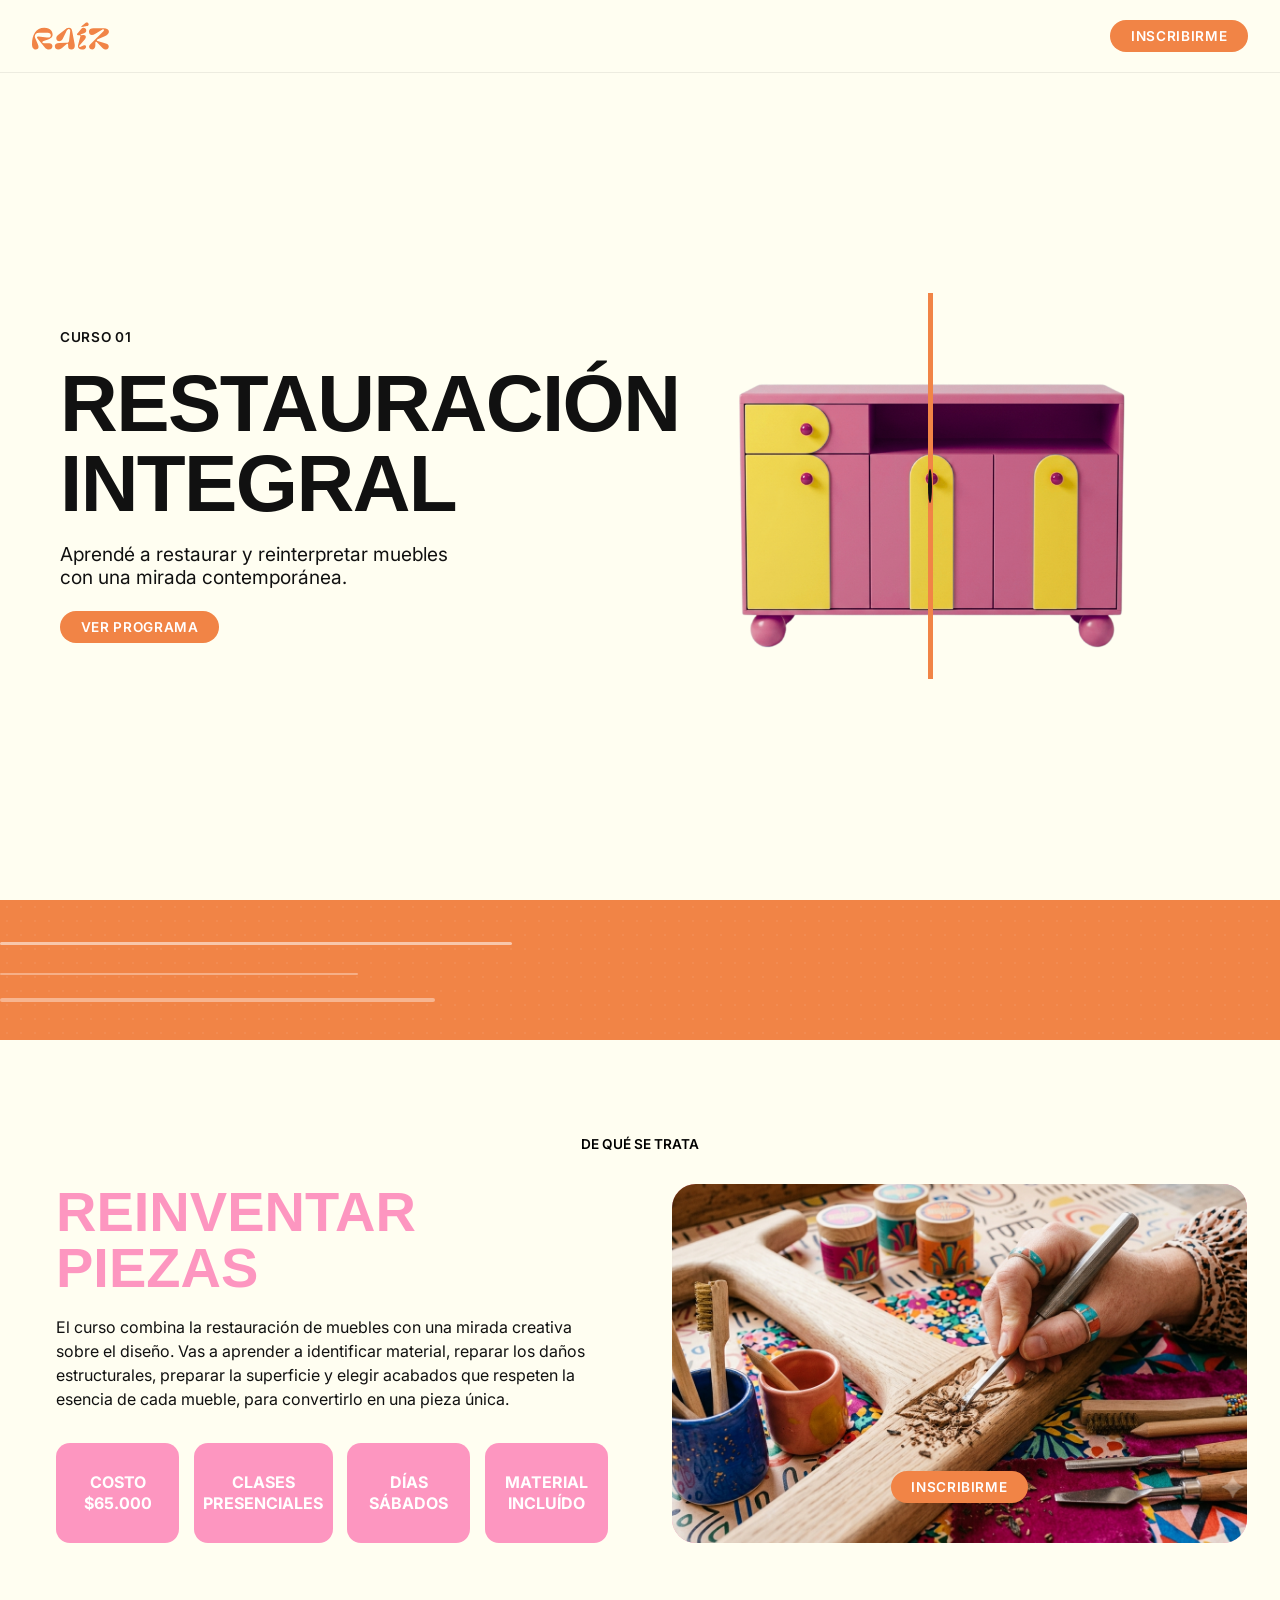
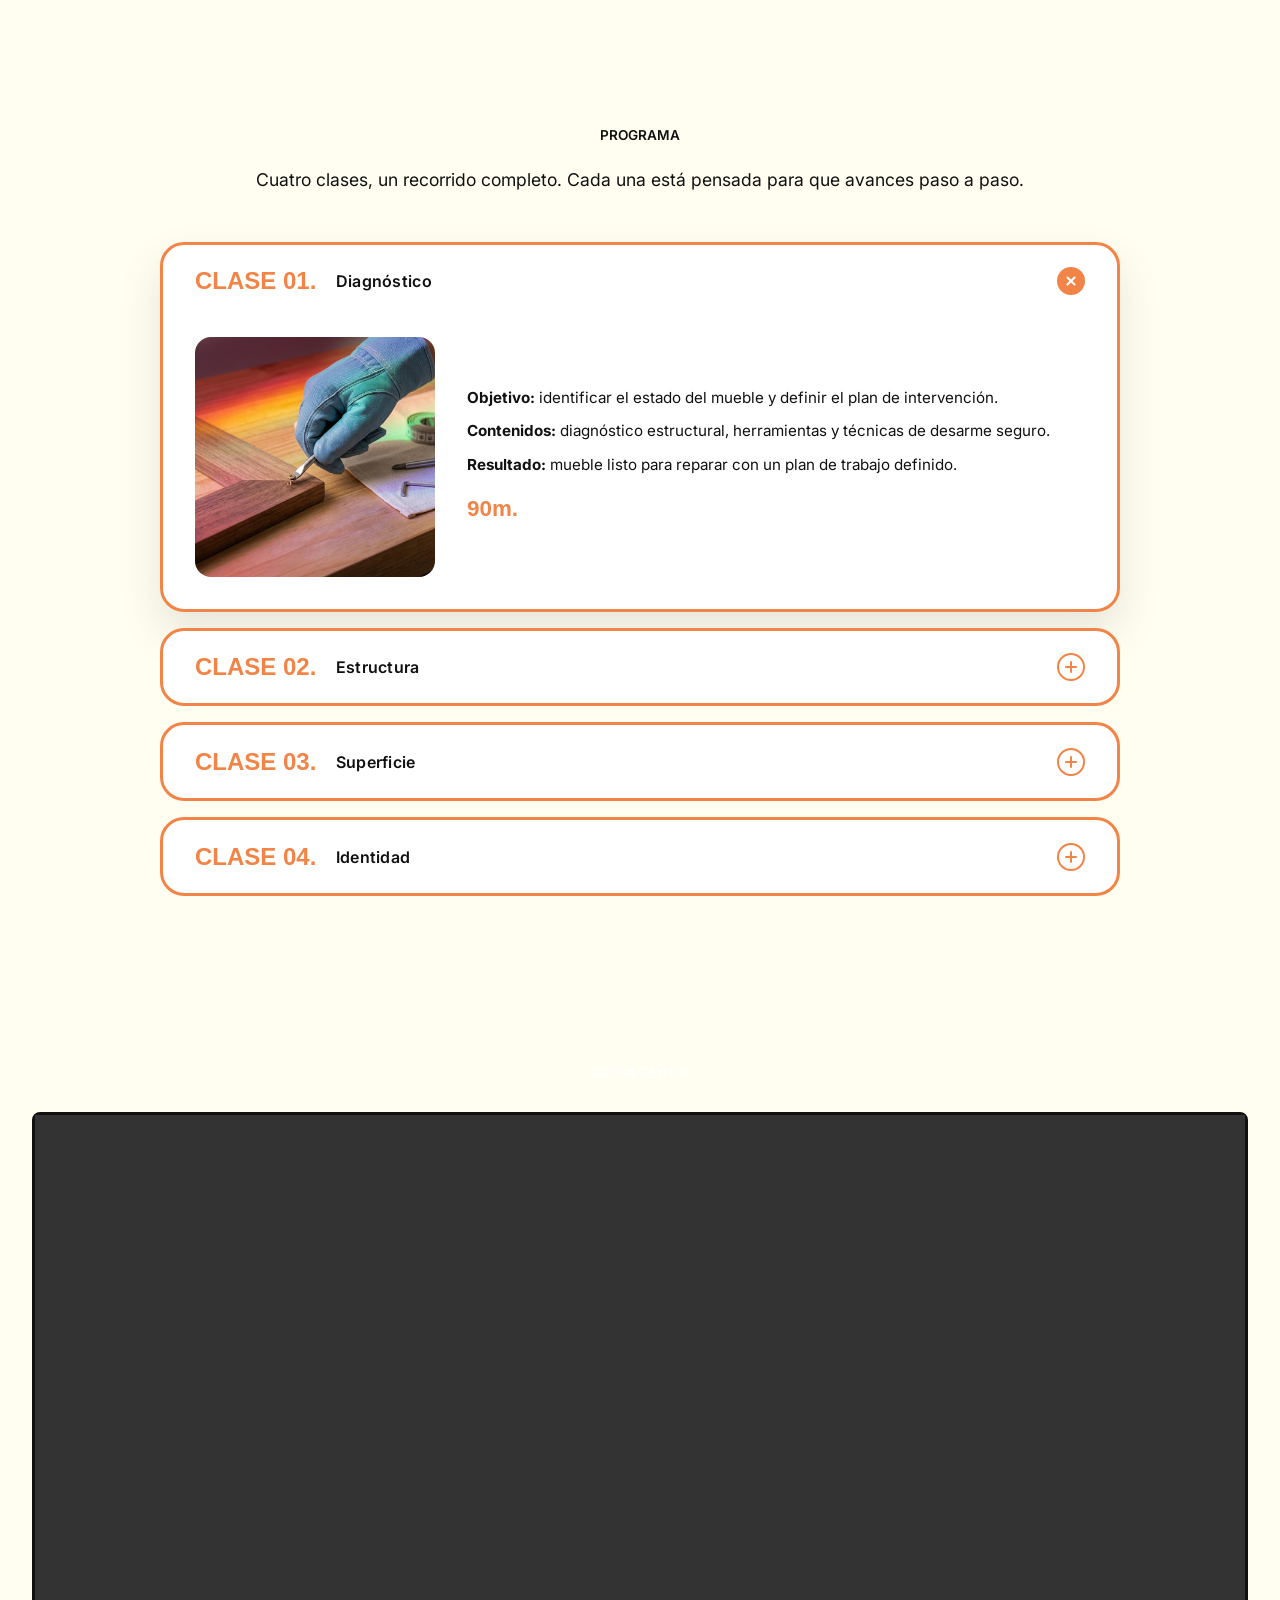
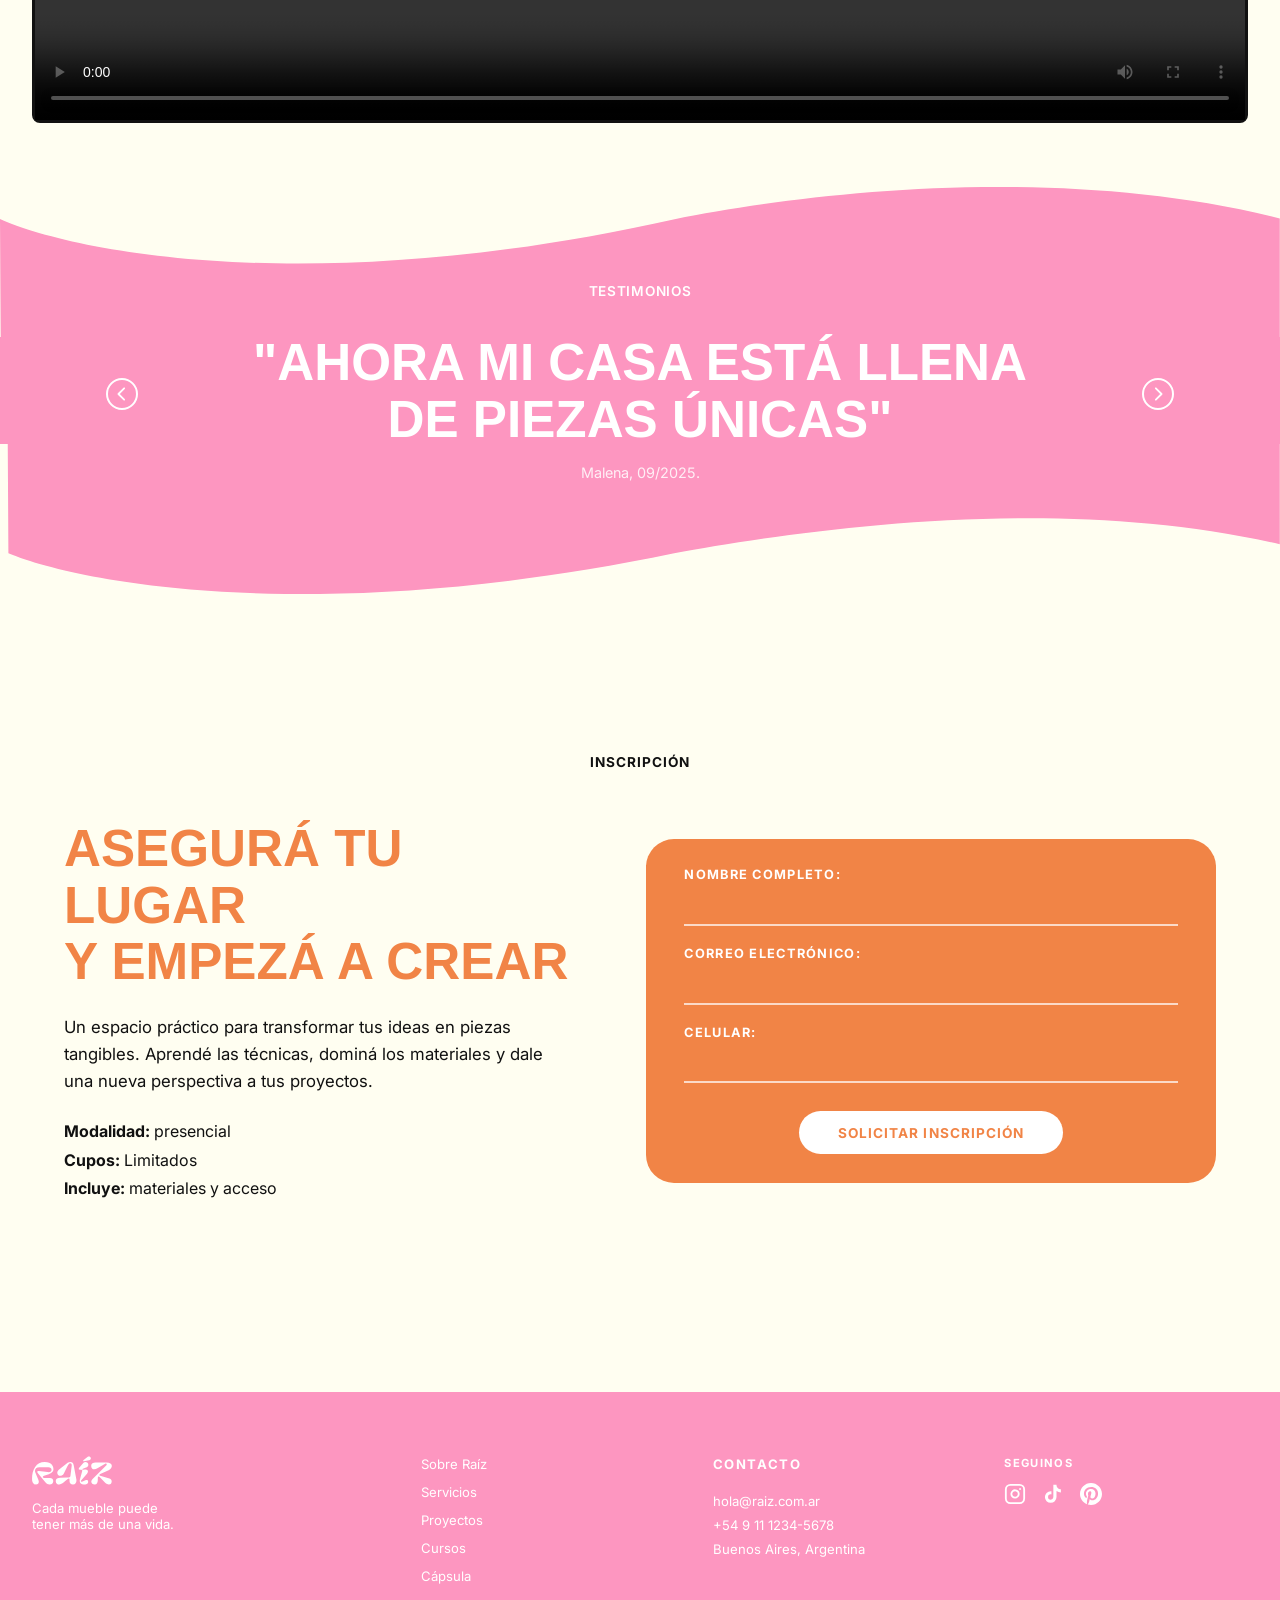
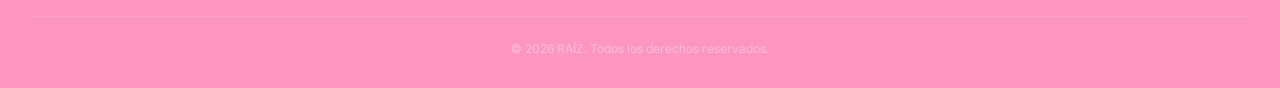
==== commit 9d977a85: "Ajustes de diseño responsive" ====
--- a/curso-restauracion.html
+++ b/curso-restauracion.html
@@ -35,7 +35,7 @@
     <section class="curso-hero" id="curso-hero">
       <div class="curso-hero__content">
         <p class="section-eyebrow section-eyebrow--dark">CURSO 01</p>
-        <h1 class="curso-hero__title">Restauración<br>Integral</h1>
+        <h1 class="curso-hero__title">Restauración<br> Integral</h1>
         <p class="curso-hero__desc">Aprendé a restaurar y reinterpretar muebles con una mirada contemporánea.</p>
         <a href="#programa" class="btn btn--naranja">Ver programa</a>
       </div>
@@ -456,7 +456,7 @@
       <p>&copy; 2026 RAÍZ. Todos los derechos reservados.</p>
     </div>
   </footer>
-  
+
   <script src="js/curso-restauracion.js"></script>
 </body>
 </html>
--- a/css/style.css
+++ b/css/style.css
@@ -285,6 +285,7 @@
   background: var(--blanco);
   padding: var(--sp-lg) 2rem var(--sp-xl);
   text-align: center;
+  margin-top: 100px;
 }
 
 .proceso__title {
@@ -1055,4 +1056,345 @@
   .proyectos__carousel {
     gap: 0;
   }
-}+}
+
+/* ============================================================
+   VERSION MOBILE (Pantallas de menos de 768px)
+   ============================================================ */
+@media (max-width: 768px) {
+
+  /* --- NAVBAR MOBILE FIX --- */
+  .navbar__nav {
+    display: none;
+  }
+  .navbar__burger {
+    display: flex;
+    cursor: pointer;
+  }
+
+  /* ============================================================
+   VERSION MOBILE (Pantallas de menos de 768px)
+   ============================================================ */
+@media (max-width: 768px) {
+
+  /* --- NAVBAR MOBILE --- */
+  .navbar__nav { display: none; }
+  .navbar__burger { display: flex; cursor: pointer; }
+
+
+  /* --- HERO MOBILE --- */
+  .hero {
+    min-height: auto;
+    flex-direction: column; 
+    justify-content: center;
+    align-items: center;
+    text-align: center;
+    padding-top: calc(var(--nav-h) + 1.5rem); 
+    padding-left: 1.5rem;
+    padding-right: 1.5rem;
+    padding-bottom: 0px; 
+    gap: 0px; 
+  }
+  .hero__content {
+    max-width: 100%;
+    display: flex;
+    flex-direction: column;
+    align-items: center; 
+  }
+  .hero__title {
+    font-size: 2.1rem; 
+    line-height: 1.2;
+    margin-bottom: 0.8rem; 
+    max-width: 18ch;   
+  }
+  .hero__sub {
+    font-size: 0.95rem;
+    line-height: 1.3;
+    margin-bottom: 1rem; 
+    max-width: 280px; 
+  }
+  .hero__cta { margin-bottom: 0px; }
+  .hero__visual {
+    width: 100%;
+    display: flex;
+    justify-content: center; 
+    align-items: center;
+    margin-top: -3.5rem;    
+    margin-bottom: -2.5rem; 
+    margin-right: 0;
+  }
+  .hero__gif {
+    max-width: 260px;       
+    width: 100%;
+    height: auto;
+    object-fit: contain;
+    transform: scale(1);    
+  }
+
+
+  /* --- SOBRE RAÍZ MOBILE --- */
+  .sobre {
+    padding-left: 2rem !important;
+    padding-right: 2rem !important;
+    padding-top: 100px !important; 
+    padding-bottom: 40px !important;
+  }
+  .sobre__title {
+    font-size: 1.8rem; 
+    line-height: 1.15;
+    margin-bottom: 1.2rem;
+  }
+  .sobre__body {
+    font-size: 0.95rem;
+    line-height: 1.45;
+    max-width: 100%; 
+    padding-left: 0.5rem;
+    padding-right: 0.5rem;
+  }
+  .sobre__title br,
+  .sobre__body br {
+    display: none;
+  }
+
+/* --- NUESTRO PROCESO MOBILE --- */
+  .proceso {
+    padding-left: 1.5rem !important;
+    padding-right: 1.5rem !important;
+    padding-top: 40px !important;
+    padding-bottom: 100px !important;
+  }
+
+  .proceso__title {
+    font-size: 1.8rem;
+    line-height: 1.15;
+    margin-bottom: 2.5rem;
+    text-align: center;
+  }
+
+  /* Contenedor del timeline horizontal centrado */
+  .proceso__timeline {
+    position: relative;
+    display: flex;
+    justify-content: center;
+    align-items: center;
+    margin: 0 auto 2.5rem;
+    max-width: 280px; /* Acotamos el ancho para que no se disperse */
+    padding: 0;
+  }
+
+  /* La línea vuelve a ser horizontal y perfectamente centrada */
+  .proceso__line {
+    position: absolute;
+    left: 0;
+    right: 0;
+    top: 50%;
+    transform: translateY(-50%);
+    height: 2px;
+    width: 100%;
+    background: var(--blanco);
+    z-index: 1;
+  }
+
+  /* Los botones se distribuyen de forma pareja sobre la línea */
+  .proceso__icons {
+    display: flex;
+    flex-direction: row; 
+    justify-content: space-between;
+    width: 100%;
+    z-index: 2;
+  }
+
+  .proceso__icon-btn {
+    width: 48px;
+    height: 48px;
+    background: transparent;
+    border: none;
+    padding: 0;
+    cursor: pointer;
+    display: flex;
+    align-items: center;
+    justify-content: center;
+  }
+
+  .proceso__icon-img {
+    width: 100%;
+    height: 100%;
+    object-fit: contain;
+  }
+
+  /* Contenedor de las tarjetas de texto */
+  .proceso__cards {
+    display: flex;
+    justify-content: center;
+    width: 100%;
+    margin-top: 0;
+  }
+
+  /* Tarjeta blanca centrada y compacta */
+  .proceso__card {
+    width: 100%;
+    max-width: 320px; /* Evita que desborde los lados del teléfono */
+    padding: 1.5rem;
+    border-radius: 20px;
+    background: var(--blanco);
+    text-align: center; /* Alineación centrada, más estética para este bloque */
+    box-shadow: 0 8px 24px rgba(0,0,0,0.08);
+    box-sizing: border-box;
+  }
+
+  .proceso__card-title {
+    font-size: 1.3rem;
+    margin-bottom: 0.7rem;
+  }
+
+  .proceso__card p {
+    font-size: 0.9rem;
+    line-height: 1.45;
+    color: var(--negro);
+  }
+
+  /* Anula los saltos de línea (<br>) internos de la tarjeta en mobile */
+  .proceso__card br {
+    display: none;
+  }
+
+  /* ============================================================
+   VERSION MOBILE (Dentro de tu @media max-width: 768px)
+   ============================================================ */
+@media (max-width: 768px) {
+
+  /* --- CAROUSEL PROYECTOS MOBILE --- */
+  .proyectos__grid {
+    grid-template-columns: 1fr !important; /* Pasamos a una columna solo en mobile */
+    gap: 0 !important;
+  }
+
+  /* Escondemos las tarjetas laterales SOLO en celulares */
+  .proyectos__grid .proyecto-card--side {
+    display: none !important;
+  }
+
+  /* Estilizado exclusivo de las flechas en Mobile para que floten sobre la card */
+  .proyectos__carousel .carousel-arrow {
+    position: absolute !important;
+    top: 50% !important;
+    transform: translateY(-50%) !important;
+    z-index: 10 !important;
+    background: rgba(255, 255, 255, 0.9) !important;
+    border: none !important;
+    color: var(--naranja) !important;
+    width: 44px !important;
+    height: 44px !important;
+    border-radius: 50% !important;
+    display: flex !important;
+    align-items: center !important;
+    justify-content: center !important;
+    box-shadow: 0 4px 10px rgba(0,0,0,0.15) !important;
+  }
+
+  /* Posicionamiento exacto en los extremos de la pantalla móvil */
+  .proyectos__carousel .carousel-arrow--prev {
+    left: 5px !important;
+  }
+
+  .proyectos__carousel .carousel-arrow--next {
+    right: 5px !important;
+  }
+
+  /* Mostramos los puntitos únicamente en mobile */
+  .carousel-dots {
+    display: flex !important;
+    justify-content: center;
+    gap: 0.5rem;
+    margin-top: 1.5rem;
+    width: 100%;
+  }
+}
+
+/* --- SECCIÓN CÁPSULA MOBILE --- */
+  .capsula {
+    /* Agregamos un colchón lateral más amplio para que los textos respiren bien */
+    padding-left: 2rem !important;
+    padding-right: 2rem !important;
+    padding-top: 60px !important;
+    padding-bottom: 60px !important;
+  }
+
+  .capsula__title {
+    /* Bajamos un poco el tamaño para que no rompa o se corte por el ancho */
+    font-size: clamp(2.2rem, 8vw, 3.5rem); 
+    line-height: 1.1;
+    margin-bottom: 1.2rem;
+  }
+
+  .capsula__sub {
+    font-size: 0.95rem;
+    line-height: 1.4;
+    padding-left: 0.5rem;
+    padding-right: 0.5rem;
+    margin-bottom: 2.5rem;
+  }
+
+  /* Transformamos la grilla en un contenedor de scroll horizontal suave */
+  .capsula__grid {
+    display: flex !important;
+    flex-direction: row !important;
+    grid-template-columns: none !important; /* Desactivamos las columnas de desktop */
+    gap: 1.2rem;
+    overflow-x: auto; /* Permite el deslizamiento con el dedo */
+    scroll-snap-type: x mandatory; /* Hace que las tarjetas se encastren de forma magnética */
+    padding-bottom: 1.5rem; /* Espacio para que no tape la barra de scroll nativa */
+    
+    /* Ocultamos las barras de scroll feas en Chrome/Safari/Firefox para mantener la fineza visual */
+    scrollbar-width: none; 
+    -webkit-overflow-scrolling: touch;
+  }
+  .capsula__grid::-webkit-scrollbar {
+    display: none;
+  }
+
+  /* Ajustamos cada tarjeta para el flujo horizontal */
+  .capsula__item {
+    flex: 0 0 82%; /* Cada tarjeta ocupa el 82% del ancho, dejando ver que hay otra al lado */
+    scroll-snap-align: center; /* Centra la tarjeta cuando el usuario suelta el dedo */
+    text-align: left;
+    display: flex;
+    flex-direction: column;
+  }
+
+  /* Marco de la imagen */
+  .capsula__img-wrap {
+    border-radius: 32px; /* Redondeado sutilmente más compacto para mobile */
+    aspect-ratio: 4/4; /* Las hacemos cuadradas perfectas para optimizar la altura */
+    width: 100%;
+  }
+
+  /* Desactivamos por completo el overlay oculto de desktop */
+  .capsula__overlay {
+    position: static !important;
+    transform: none !important;
+    background: var(--blanco) !important; /* Usamos fondo claro para contrastar con el naranja base */
+    height: auto !important;
+    min-height: auto !important;
+    padding: 1.5rem !important;
+    border-radius: 0 0 32px 32px; /* Redondeamos solo las esquinas de abajo */
+    margin-top: -20px; /* Hack sutil para emparchar el bloque con la imagen de arriba */
+    z-index: 1;
+  }
+
+  /* Estilo del texto que ahora queda 100% visible abajo */
+  .capsula__overlay-text {
+    color: var(--negro) !important; /* Cambiamos a texto oscuro para que sea ultra legible */
+    font-size: 0.9rem !important;
+    line-height: 1.4 !important;
+    text-align: left !important;
+  }
+
+  /* Quitamos los saltos de línea forzados de escritorio */
+  .capsula__overlay-text br {
+    display: none;
+  }
+
+} /* <-- REVISÁ QUE ESTA ÚLTIMA LLAVE ESTÉ PUESTA. Cierra el @media */
+
+
--- a/css/curso-restauracion.css
+++ b/css/curso-restauracion.css
@@ -515,6 +515,7 @@
   padding: var(--sp-xl) 2rem;
   max-width: var(--max-w);
   margin: 0 auto;
+  margin-top: -1.5rem;
   text-align: center;
 }
 
@@ -706,8 +707,6 @@
   letter-spacing: 0.08em;
   text-transform: uppercase;
   color: var(--negro);
-  text-decoration: underline;
-  text-underline-offset: 4px;
   text-decoration-thickness: 1.5px;
   margin-bottom: clamp(2rem, 4vw, 3.5rem);
 }
@@ -881,7 +880,6 @@
   display: block;
 }
 
-
 /* ============================================================
    RESPONSIVE
    ============================================================ */
@@ -922,4 +920,181 @@
     width: 100%;
     text-align: center;
   }
-}
+
+  /* ============================================================
+     DETALLE DE CURSO: HERO MOBILE (FOTO ARRIBA, TEXTO ABAJO)
+     ============================================================ */
+  
+  .curso-hero {
+    min-height: auto !important; 
+    flex-direction: column-reverse !important; /* <--- CLAVE: Pone la visual arriba y el texto abajo */
+    justify-content: flex-start !important;
+    align-items: flex-start !important;
+    gap: 2rem !important; /* Espacio prolijo entre el slider y el texto */
+    padding-left: 1.5rem !important; 
+    padding-right: 1.5rem !important;
+    padding-top: calc(var(--nav-h) + 1.5rem) !important; /* Colchón para que la navbar no pise la foto */
+    padding-bottom: 3.5rem !important;
+  }
+
+  /* --- Contenedor del Comparador arriba (CORREGIDO Y CENTRADO) --- */
+  .curso-hero__visual {
+    width: 100vw !important; /* Forza a que ocupe exactamente el 100% del ancho de la pantalla */
+    position: relative !important;
+    left: 50% !important;
+    right: 50% !important;
+    margin-left: -50vw !important; /* Centra el bloque rompiendo limpiamente cualquier padding del padre */
+    margin-right: -50vw !important;
+    margin-top: 0 !important;
+    margin-bottom: 1.5rem !important;
+    display: flex !important;
+    justify-content: center !important;
+    align-items: center !important;
+    overflow: hidden !important;
+  }
+
+  .ba-slider {
+    width: 100% !important;
+    max-width: 100% !important;
+    aspect-ratio: 1 / 1.05 !important; /* Proporción premium vertical e imponente */
+    border-radius: 0px !important; /* Sin esquinas para look 'edge-to-edge' de app nativa */
+  }
+
+  .ba-slider__img img {
+    width: 100% !important;
+    height: 100% !important;
+    object-fit: cover !important; /* Llena todo el espacio de forma perfecta */
+  }
+
+  /* --- Contenedor de Texto abajo --- */
+  .curso-hero__content {
+    max-width: 100% !important;
+    width: 100% !important;
+    text-align: left;
+  }
+
+  .curso-hero__title {
+    font-size: clamp(2.4rem, 11vw, 3.8rem) !important; 
+    line-height: 0.95 !important;
+    margin: 0.5rem 0 1rem !important;
+    word-break: break-word; 
+  }
+
+  /* Ocultamos el br manual de desktop */
+  .curso-hero__title br {
+    display: none !important;
+  }
+
+  .curso-hero__desc {
+    font-size: 1rem !important;
+    line-height: 1.4 !important;
+    max-width: 100% !important;
+    margin-bottom: 1.8rem !important;
+  }
+
+/* ============================================================
+     DETALLE DE CURSO: DE QUÉ SE TRATA MOBILE
+     ============================================================ */
+  
+  .curso-info {
+    padding: 3rem 1.5rem !important; /* Alineamos los márgenes laterales con el resto de la web */
+  }
+
+  .curso-info__grid {
+    grid-template-columns: 1fr !important; /* Pasamos a una sola columna vertical */
+    gap: 2.5rem !important;
+  }
+
+  /* Reseteamos el comportamiento flex de altura fija que traía de escritorio */
+  .curso-info__grid > div:first-child {
+    height: auto !important;
+    display: block !important; 
+  }
+
+  .curso-info__title {
+    font-size: clamp(2.2rem, 10vw, 3rem) !important; /* Evitamos que muerda los bordes */
+    line-height: 0.95 !important;
+    margin-bottom: 1rem !important;
+  }
+
+  .curso-info__desc {
+    font-size: 1rem !important;
+    line-height: 1.4 !important;
+    max-width: 100% !important;
+    margin-bottom: 2rem !important;
+  }
+
+  /* --- Las 4 Pastillas Informativas (Look 2x2) --- */
+  .curso-info__facts {
+    grid-template-columns: repeat(2, 1fr) !important; /* <--- CLAVE: Grilla de 2x2 */
+    gap: 0.75rem !important;
+    max-width: 100% !important;
+  }
+
+  .curso-fact {
+    min-height: 85px !important; /* Un toque más compactas en altura */
+    padding: 0.8rem !important;
+  }
+
+  .curso-fact__value {
+    font-size: 0.85rem !important; /* Achicamos un pelito la tipografía para asegurar lectura */
+    line-height: 1.2 !important;
+  }
+
+  /* --- Bloque de Imagen + CTA abajo --- */
+  .curso-info__media {
+    aspect-ratio: 4 / 3 !important; /* Formato más cómodo para celulares */
+    padding: 1.5rem !important;
+  }
+
+/* ============================================================
+     DETALLE DE CURSO: SECCIÓN VIDEO MOBILE (QUITAR ESPACIADO)
+     ============================================================ */
+  
+  /* Reemplazá .tu-seccion-video por la clase real de esa sección */
+  .tu-seccion-video {
+    min-height: auto !important; /* Resetea alturas fijas heredadas de desktop */
+    height: auto !important;
+    padding-top: 1rem !important; /* Achica el colchón de aire superior al mínimo */
+    margin-top: 0 !important; /* Elimina cualquier margen muerto */
+  }
+
+  /* Si el título "RESULTADOS" o la sección de arriba (.curso-info) 
+     dejó margen abajo, también lo neutralizamos */
+  .curso-info {
+    padding-bottom: 1.5rem !important; /* Ajusta la sección anterior para que no empuje tanto */
+  }
+/* ============================================================
+     BLINDAJE DE ESPACIOS TRABADOS EN MOBILE
+     ============================================================ */
+  
+  /* 1. Resetear la sección de arriba (el programa o contenido previo) */
+  /* Reemplazá '.curso-programa' por la clase real de esa sección si se llama distinto */
+  .curso-programa,
+  section[id="programa"] {
+    height: auto !important;
+    min-height: auto !important;
+    padding-bottom: 0 !important;
+    margin-bottom: 0 !important;
+  }
+
+  /* 2. Resetear la sección del video (Resultados) */
+  /* Cambiá '.curso-resultados' por la clase real que envuelva al video */
+  .curso-resultados, 
+  section:has(video),
+  section:has(.resultados) {
+    height: auto !important;
+    min-height: auto !important;
+    padding-top: 1.5rem !important; /* Colchón mínimo y controlado */
+    margin-top: 0 !important;
+  }
+
+  /* 3. Forzar al título "RESULTADOS" a no empujar hacia abajo */
+  /* Si el texto blanco que dice 'RESULTADOS' tiene un margin superior gigante, lo domamos */
+  .curso-resultados h2,
+  .curso-resultados .section-eyebrow {
+    margin-top: 0 !important;
+    padding-top: 0 !important;
+  }
+
+}
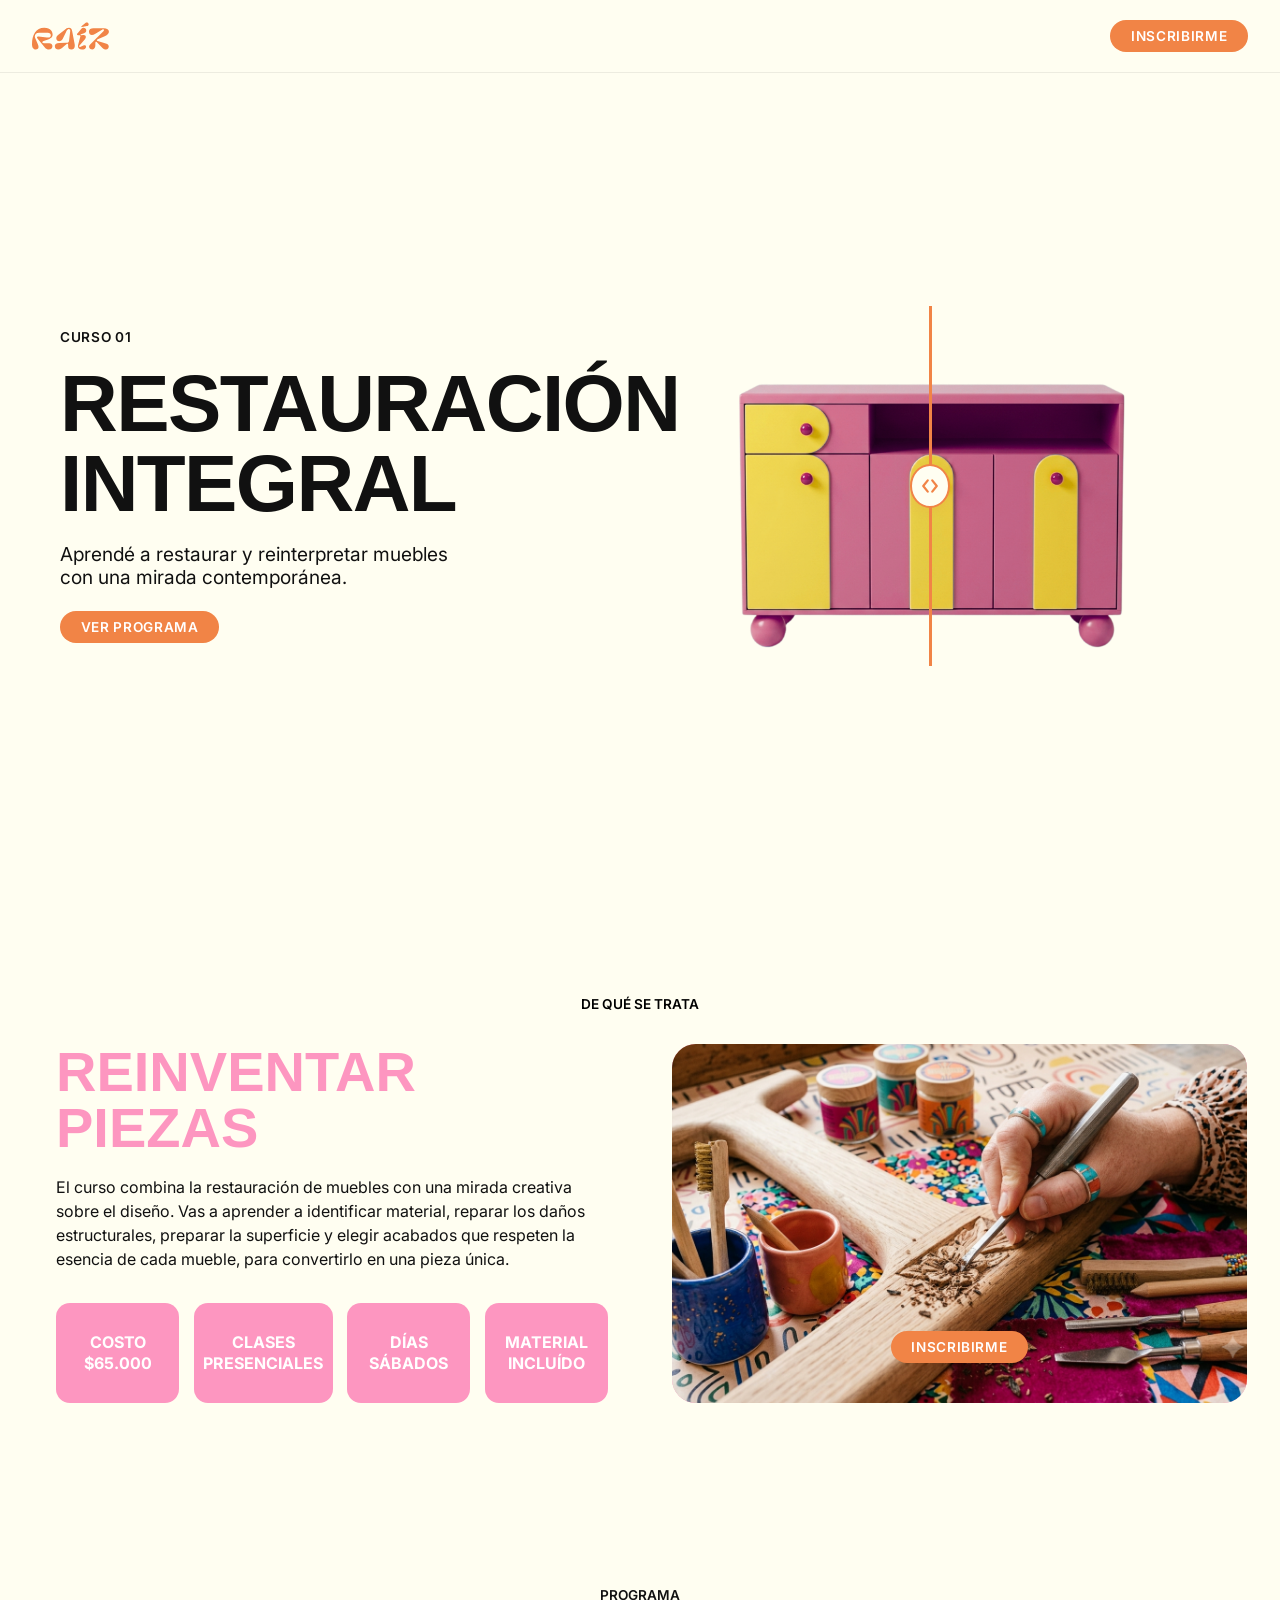
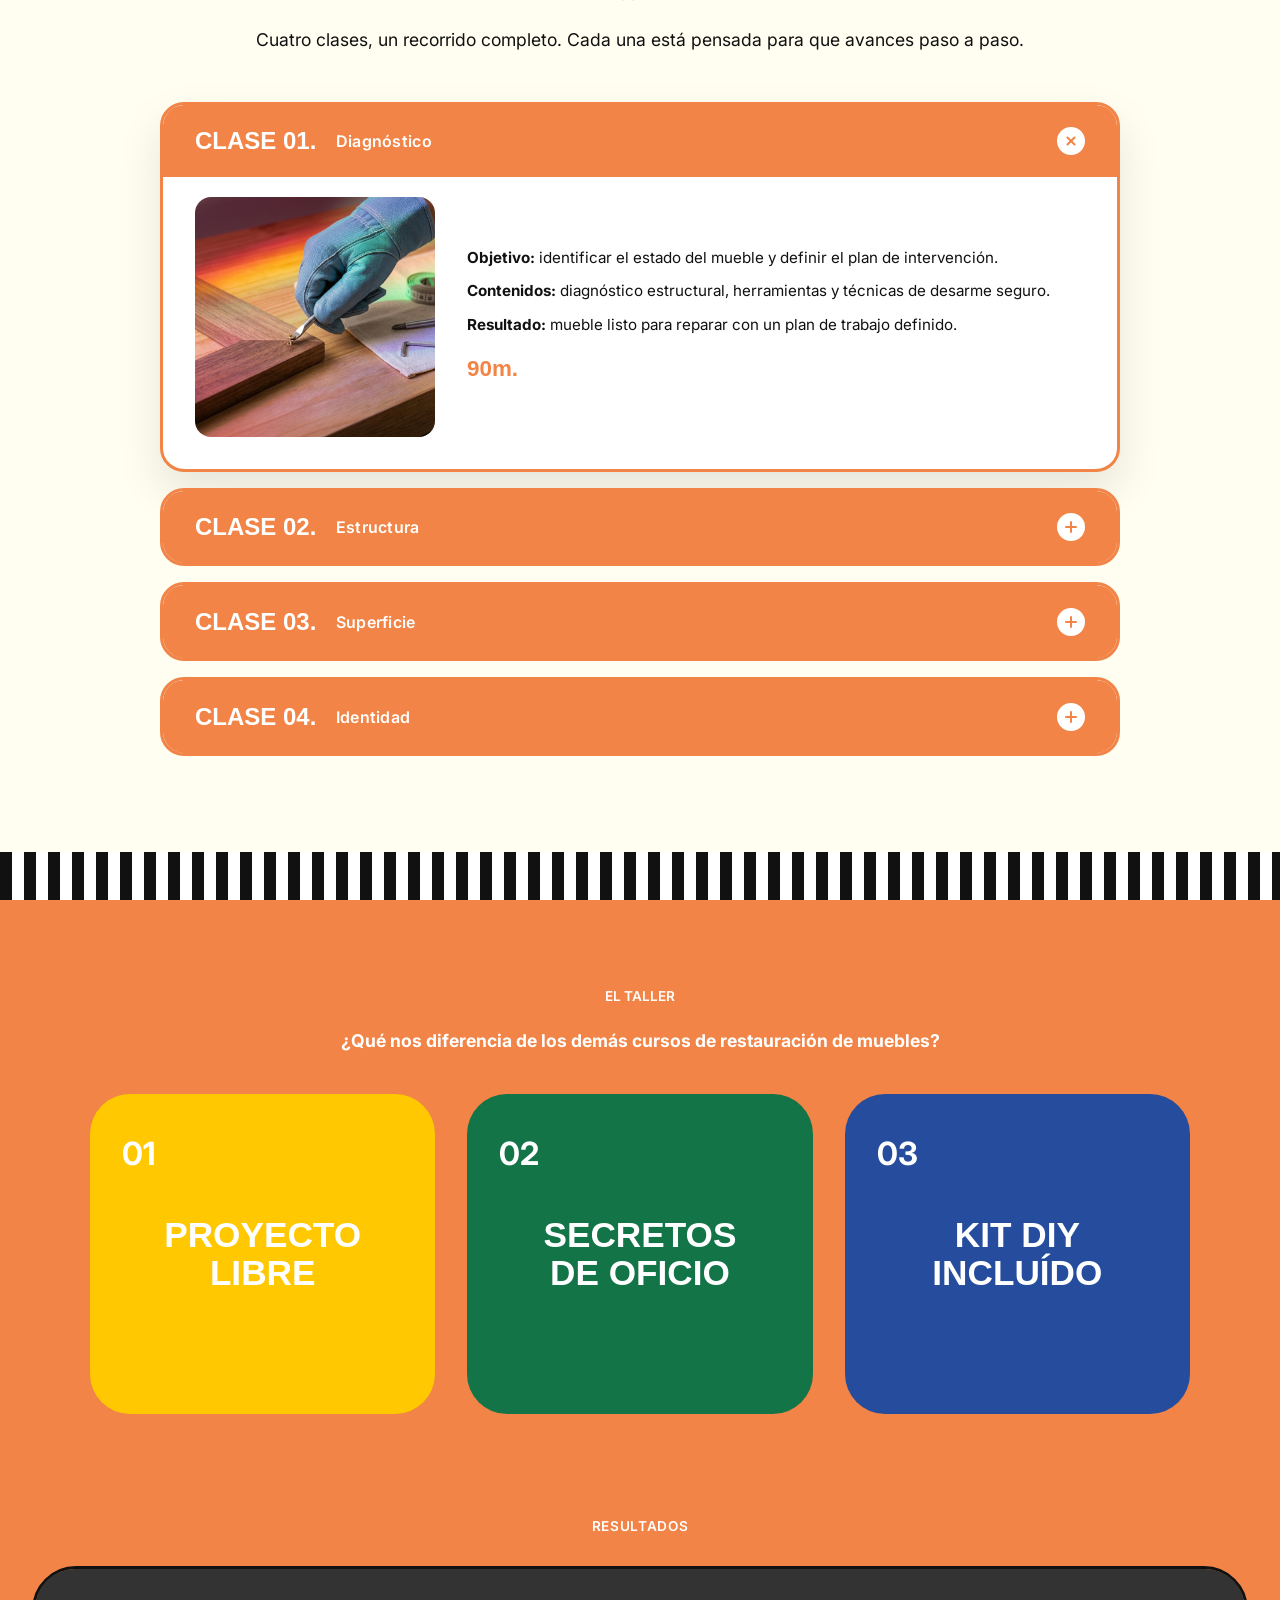
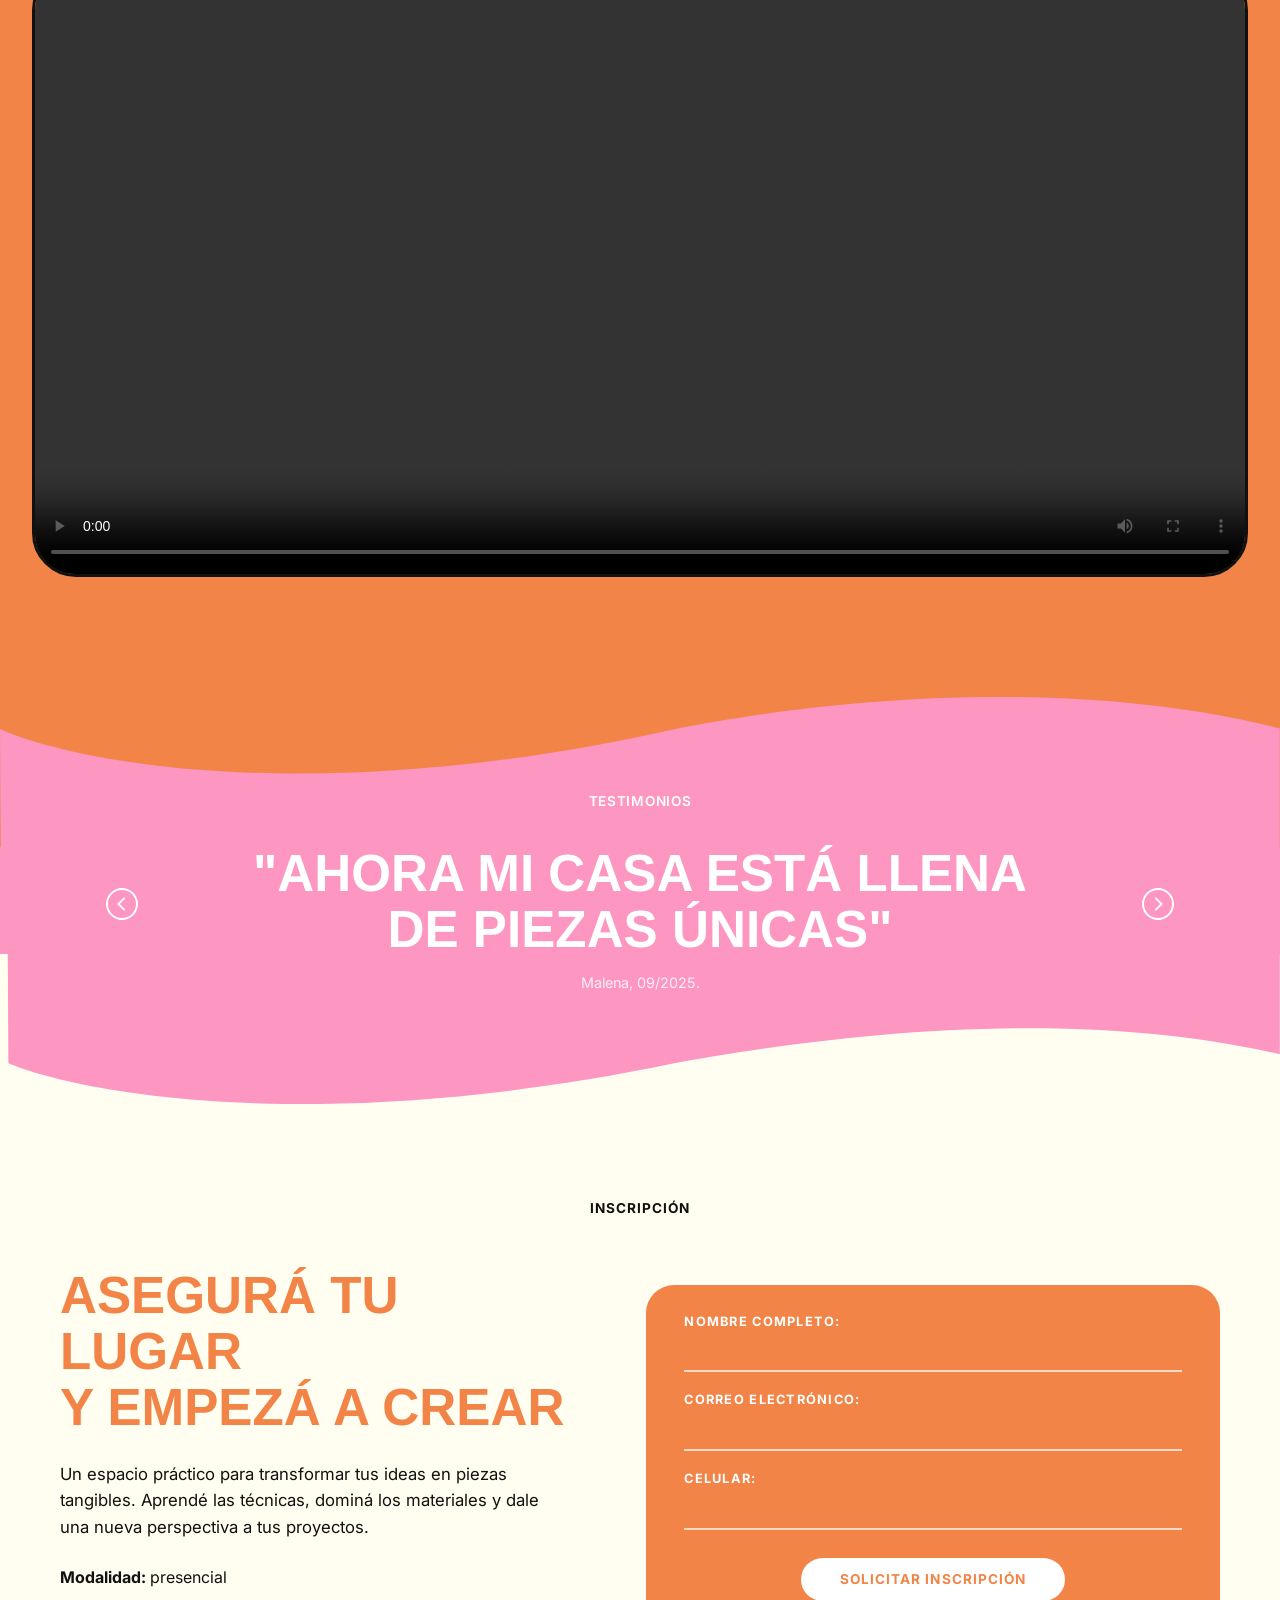
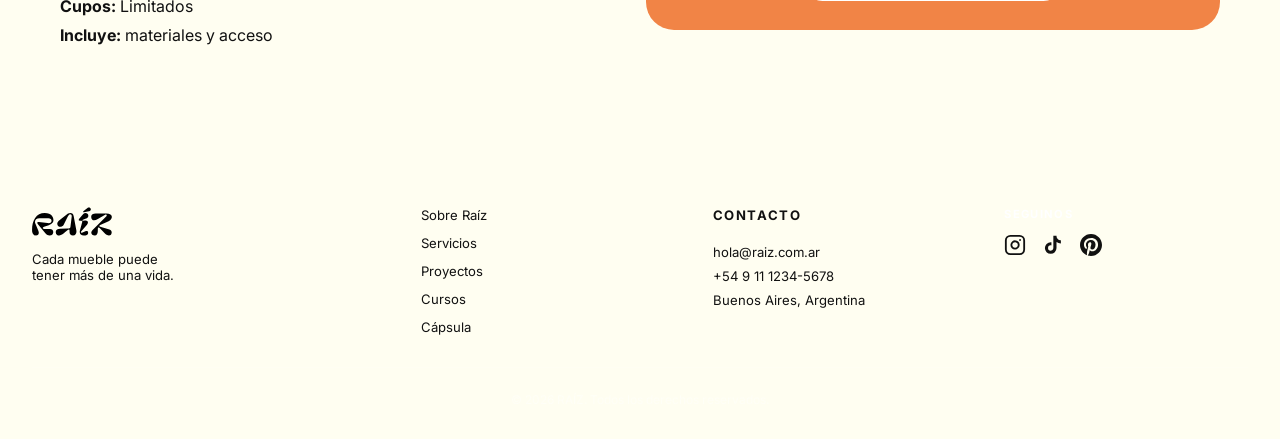
==== commit 4bd0829c: "corrección" ====
--- a/curso-restauracion.html
+++ b/curso-restauracion.html
@@ -43,37 +43,32 @@
 
       <div class="curso-hero__visual">
         <!-- ===== Comparador Before / After ===== -->
-        <div class="ba-slider" id="baSlider">
-          <div class="ba-slider__img ba-slider__img--after">
-            <img src="assets/despues.png" alt="Mueble restaurado, resultado final" draggable="false" />
-          </div>
-          <div class="ba-slider__img ba-slider__img--before" id="baBefore">
-            <img src="assets/antes.png" alt="Mueble antes de la restauración" draggable="false" />
-          </div>
-          <div class="ba-slider__handle" id="baHandle" role="slider" tabindex="0"
-               aria-label="Comparar antes y después" aria-valuemin="0" aria-valuemax="100" aria-valuenow="50">
-            <span class="ba-slider__line" aria-hidden="true"></span>
-            <span class="ba-slider__grip" aria-hidden="true">
-              <svg width="16" height="16" viewBox="0 0 16 16" fill="none">
-                <path d="M6 3L2 8L6 13" stroke="currentColor" stroke-width="1.6" stroke-linecap="round" stroke-linejoin="round"/>
-                <path d="M10 3L14 8L10 13" stroke="currentColor" stroke-width="1.6" stroke-linecap="round" stroke-linejoin="round"/>
-              </svg>
-            </span>
-          </div>
-        </div>
-      </div>
-    </section>
-
-    <!-- ===================== FRANJA NARANJA ===================== -->
-    <!-- Sección de identidad visual sin contenido definido: animación
-         propia (barniz/pincelada) hecha en CSS puro, sin librerías. -->
-    <section class="curso-franja" id="curso-franja" aria-hidden="true">
-      <div class="curso-franja__inner">
-        <span class="curso-franja__stroke curso-franja__stroke--1"></span>
-        <span class="curso-franja__stroke curso-franja__stroke--2"></span>
-        <span class="curso-franja__stroke curso-franja__stroke--3"></span>
-        <span class="curso-franja__grain" aria-hidden="true"></span>
-      </div>
+       <div class="curso-hero__visual">
+  <div class="ba-slider" id="baSlider">
+    
+    <div class="ba-slider__img ba-slider__img--after">
+      <img src="assets/despues.png" alt="Mueble restaurado, resultado final" draggable="false" />
+    </div>
+    
+    <div class="ba-slider__img ba-slider__img--before" id="baBefore">
+      <img src="assets/antes.png" alt="Mueble antes de la restauración" draggable="false" />
+    </div>
+    
+    <div class="ba-slider__handle" id="baHandle" role="slider" tabindex="0"
+         aria-label="Comparar antes y después" aria-valuemin="0" aria-valuemax="100" aria-valuenow="50">
+      
+      <span class="ba-slider__grip" aria-hidden="true">
+        <svg width="18" height="18" viewBox="0 0 16 16" fill="none" style="color: #F18446;">
+          <path d="M6 3L2 8L6 13" stroke="currentColor" stroke-width="2" stroke-linecap="round" stroke-linejoin="round"/>
+          <path d="M10 3L14 8L10 13" stroke="currentColor" stroke-width="2" stroke-linecap="round" stroke-linejoin="round"/>
+        </svg>
+      </span>
+
+    </div>
+
+  </div>
+</div>
+
     </section>
 
     <!-- ===================== DE QUÉ SE TRATA ===================== -->
@@ -267,20 +262,82 @@
   </div>
 </section>
 
-    <!-- ===================== VIDEO ===================== -->
-    <section class="curso-video" id="curso-video">
-      <p class="section-eyebrow">RESULTADOS</p>
-      <div class="curso-video__frame">
-  <video
-    class="curso-video__media"
-    controls
-    preload="metadata"
-    playsinline
-  >
-    <source src="assets/video-curso.mp4" type="video/mp4">
-    Tu navegador no soporta el elemento video.
-  </video>
-</div>
+<div class="divider-pattern divider-pattern--striped" aria-hidden="true"></div>
+
+<!-- ===================== SECCIÓN DIFERENCIALES ===================== -->
+<section class="differentials" id="diferenciales">
+  <p class="section-eyebrow">EL TALLER</p>
+  <h2 class="differentials__title">¿Qué nos diferencia de los demás cursos de restauración de muebles?</h2>
+
+  <div class="differentials__grid">
+    
+    <!-- Tarjeta 01 -->
+    <div class="flip-card">
+      <div class="flip-card__inner">
+        <!-- Frente -->
+        <div class="flip-card__front card-yellow">
+          <span class="flip-card__number">01</span>
+          <h3 class="flip-card__title">Proyecto<br>Libre</h3>
+        </div>
+        <!-- Dorso -->
+        <div class="flip-card__back border-yellow">
+          <span class="flip-card__number-back">01</span>
+          <p class="flip-card__text">Traés tu mueble y tu idea y te ayudamos a hacerla realidad. No importa cuán difícil te parezca, lo logramos.</p>
+        </div>
+      </div>
+    </div>
+
+    <!-- Tarjeta 02 -->
+    <div class="flip-card">
+      <div class="flip-card__inner">
+        <!-- Frente -->
+        <div class="flip-card__front card-green">
+          <span class="flip-card__number">02</span>
+          <h3 class="flip-card__title">Secretos<br>de Oficio</h3>
+        </div>
+        <!-- Dorso -->
+        <div class="flip-card__back border-green">
+          <span class="flip-card__number-back">02</span>
+          <p class="flip-card__text">Te llevás tips, técnicas exclusivas y trucos reales que no están en tutoriales de Youtube o en Internet.</p>
+        </div>
+      </div>
+    </div>
+
+    <!-- Tarjeta 03 -->
+    <div class="flip-card">
+      <div class="flip-card__inner">
+        <!-- Frente -->
+        <div class="flip-card__front card-blue">
+          <span class="flip-card__number">03</span>
+          <h3 class="flip-card__title">Kit DIY<br>Incluído</h3>
+        </div>
+        <!-- Dorso -->
+        <div class="flip-card__back border-blue">
+          <span class="flip-card__number-back">03</span>
+          <p class="flip-card__text">Te vas con el material y herramientas que necesitas para seguir transformando donde y como quieras.</p>
+        </div>
+      </div>
+    </div>
+
+  </div>
+</section>
+
+<section class="curso-video" id="curso-video">
+  <div class="curso-video__inner">
+    <p class="section-eyebrow">RESULTADOS</p>
+    <div class="curso-video__frame">
+      <video
+        class="curso-video__media"
+        controls
+        preload="metadata"
+        playsinline
+      >
+        <source src="assets/video-curso.mp4" type="video/mp4">
+        Tu navegador no soporta el elemento video.
+      </video>
+    </div>
+  </div>
+</section>
 
     <!-- ===================== TESTIMONIOS ===================== -->
 <section class="curso-testimonios" id="testimonios">
@@ -311,7 +368,7 @@
           <cite class="testimonio__author">Julián, 11/2025.</cite>
         </blockquote>
         <blockquote class="testimonio" data-index="2">
-          <p class="testimonio__quote">"Aprendí una técnica que uso en todos mis proyectos"</p>
+          <p class="testimonio__quote">"Aprendí técnicas que uso en todos mis proyectos"</p>
           <cite class="testimonio__author">Sofía, 02/2026.</cite>
         </blockquote>
       </div>
--- a/css/style.css
+++ b/css/style.css
@@ -14,7 +14,7 @@
 
 :root {
   --rosa:    #FD96C0;
-  --amarillo:#FFE148;
+  --amarillo:#FFC800;
   --verde:   #137448;
   --azul:    #264D9D;
   --naranja: #F18446;
@@ -472,7 +472,10 @@
   display: block;
   width: 100%;
   aspect-ratio: 3/4;
-  cursor: url("data:image/svg+xml,%3Csvg xmlns='http://www.w3.org/2000/svg' width='32' height='32' viewBox='0 0 32 32'%3E%3Ccircle cx='16' cy='16' r='8' fill='%23F18446' opacity='0.9'/%3E%3Ccircle cx='16' cy='16' r='3' fill='%23fff'/%3E%3C/svg%3E") 16 16, crosshair;
+  
+  /* Agregamos ../ al inicio para salir de la carpeta del CSS */
+  cursor: url('../assets/pincel.svg') 6 58, crosshair;
+  
   touch-action: none;
 }
 
@@ -501,7 +504,7 @@
 }
 
 /* ============================================================
-   CURSOS
+   CURSOS (SECCIÓN COMPLETA)
    ============================================================ */
 .cursos {
   background: var(--fondo);
@@ -510,7 +513,7 @@
 }
 
 .cursos .section-eyebrow {
-  color: var(--negro); /* O el tono institucional que resalte con elegancia */
+  color: var(--negro);
   text-align: center;
   display: block;
   margin-bottom: 1rem;
@@ -522,109 +525,185 @@
   max-width: 640px;
   margin: 0 auto 3rem;
   color: var(--negro);
-  opacity: 100%;
-}
-
-.cursos__grid { /* Asegurate de usar el nombre exacto de tu clase de grilla */
+}
+
+/* El contenedor que arma las 3 columnas del catálogo */
+.cursos__grid {
   display: grid;
   grid-template-columns: repeat(3, 1fr);
-  gap: 2.5rem;                  /* Espaciado intermedio idéntico al diseño */
-  max-width: 960px;             /* ◄ CLAVE: Limita el ancho para que no se estiren */
-  margin: 0 auto;               /* Centra el bloque de tarjetas en la pantalla */
-  padding: 2rem;
-}
-
-/* 2. Las tarjetas individuales */
-.curso-card { /* Buscá la clase que represente a cada tarjeta de curso */
-  width: 100%;
-  aspect-ratio: 24 / 32;        /* ◄ CLAVE: Clava la proporción geométrica vertical del diseño */
-  border-radius: 40px;          /* ◄ CLAVE: Curvatura idéntica a tus tarjetas originales */
-  overflow: hidden;
-  display: flex;
-  flex-direction: column;
-  justify-content: space-between;
-  padding: 2.5rem 2rem;         /* Margen interno para empujar textos e imágenes */
-  box-sizing: border-box;
-}
-
-/* ── Flip cards ──────────────────────────────────────────── */
+  gap: 2.5rem;
+  max-width: 1050px;
+  margin: 0 auto;
+  padding: 2rem 1rem;
+}
+
+/* Contenedor principal de cada tarjeta individual */
 .curso-flip {
   perspective: 1200px;
-  height: 340px;
+  width: 100%;
+  aspect-ratio: 24 / 32; 
+  min-height: 440px;     
 }
 
 .curso-flip__inner {
   position: relative;
-  width: 100%; height: 100%;
+  width: 100%; 
+  height: 100%;
   transform-style: preserve-3d;
   transition: transform 0.55s cubic-bezier(0.4, 0.2, 0.2, 1);
-  border-radius: 16px;
-}
-
-/* Flip only one at a time — handled in JS by toggling .is-flipped */
-.curso-flip.is-flipped .curso-flip__inner { transform: rotateY(180deg); }
+  border-radius: 40px;  
+}
+
+.curso-flip.is-flipped .curso-flip__inner { 
+  transform: rotateY(180deg); 
+}
 
 .curso-flip__front,
 .curso-flip__back {
   position: absolute;
   inset: 0;
-  border-radius: 16px;
+  border-radius: 40px;
   backface-visibility: hidden;
   -webkit-backface-visibility: hidden;
   display: flex;
   flex-direction: column;
-  align-items: center;
-  justify-content: center;
-  padding: 1.6rem;
-  overflow: hidden;
-}
-
+  box-sizing: border-box;
+}
+
+/* ── DISEÑO DEL FRENTE ───────────────────────────────────── */
+.curso-flip__front {
+  justify-content: space-between;
+  padding: 2.5rem 2rem;
+}
+
+.curso-num {
+  position: absolute;
+  top: 1.8rem;
+  left: 2rem;
+  font-family: var(--font-display);
+  font-weight: 800;
+  font-size: 1.4rem; 
+  color: var(--blanco);
+  line-height: 1;
+}
+
+/* Regla general para la estrella (Frente y Dorso) */
+.curso-star {
+  position: absolute;
+  top: -12px;       /* La empuja un poquito hacia arriba afuera del borde */
+  right: -12px;     /* La empuja un poquito hacia la derecha afuera del borde */
+  width: 58px;      /* Tamaño exacto de tu Figma */
+  height: auto;
+  pointer-events: none;
+  z-index: 10;      /* Hace que flote por encima de la tarjeta */
+}
+
+/* 🌟 SUMÁ ESTA REGLA JUSTO ABAJO: Corrige la rotación 3D en la cara de atrás */
+.curso-star--back {
+  transform: rotateY(180deg);
+}
+
+.curso-img {
+  width: 100%;
+  max-height: 260px;
+  object-fit: contain;
+  margin: auto;
+}
+
+.curso-name {
+  font-family: var(--font-body);
+  font-weight: 800;
+  font-size: 1.35rem;
+  color: var(--blanco);
+  text-align: center;
+  line-height: 1.15;
+  text-transform: uppercase; 
+  margin: 0;
+}
+
+/* ── DISEÑO DEL REVERSO ──────────────────────────────────── */
 .curso-flip__back {
   transform: rotateY(180deg);
-  gap: 1.2rem;
-}
-
-.curso-num {
-  font-family: var(--font-display);
-  font-variation-settings: 'wdth' 80;
+  justify-content: flex-start;
+  align-items: center;
+  padding: 3.5rem 1.8rem 2.2rem; 
+}
+
+.curso-back-title {
+  font-family: var(--font-body);
   font-weight: 800;
-  font-size: 1.5rem;
-  color: var(--blanco);
-  align-self: center;
-  margin-bottom: 0.3rem;
-}
-
-.curso-img {
+  font-size: 1.35rem;
+  color: var(--blanco);
+  text-align: center;
+  line-height: 1.15;
+  text-transform: uppercase;
+  margin-top: 0.5rem;
+  margin-bottom: 1.5rem; 
+}
+
+/* Contenedor que centra el bloque pero justifica el texto a la izquierda */
+.curso-back-content {
   width: 100%;
-  max-height: 200px;
-  object-fit: contain;
-  margin: auto;
-}
-
-.curso-name {
-  font-family: var(--font-body);
-  font-weight: 600;
+  max-width: 96%; 
+  text-align: left; 
+  display: flex;
+  flex-direction: column;
+  gap: 1.2rem; 
+}
+
+.curso-back-desc {
   font-size: 0.9rem;
-  color: var(--blanco);
-  text-align: center;
-  line-height: 1.2;
-  margin-top: 0.6rem;
-}
-
-.curso-back-desc {
-  font-size: 1rem;
-  line-height: 1.4;
-  color: var(--blanco);
-  text-align: center;
-  max-width: 240px;
-}
-
+  line-height: 1.45;
+  color: var(--blanco);
+  margin: 0;
+}
+
+.curso-back-list {
+  list-style: none;
+  padding: 0;
+  margin: 0;
+  width: 100%;
+}
+
+.curso-back-list li {
+  color: var(--blanco);
+  font-size: 0.95rem;
+  font-weight: 700;
+  text-transform: uppercase;
+  margin-bottom: 0.4rem;
+  position: relative;
+  padding-left: 1.2rem;
+}
+
+.curso-back-list li::before {
+  content: "•";
+  position: absolute;
+  left: 0;
+  color: var(--blanco);
+}
+
+/* Botones en la parte inferior */
 .btn--white {
   background: var(--blanco, #ffffff);
-  
-  /* ── CAMBIÁ ESTA LÍNEA ── */
-  color: var(--naranja); /* En lugar de var(--blanco) o #fff */
-}
+  color: var(--naranja);
+  padding: 0.8rem 2.2rem;
+  border-radius: 50px;
+  text-transform: uppercase;
+  font-weight: 700;
+  font-size: 0.85rem;
+  text-decoration: none;
+  margin-top: auto; 
+  transition: transform 0.2s ease;
+}
+
+.btn--white:hover {
+  transform: scale(1.05);
+}
+
+.curso-flip__back[style*="var(--rosa)"] .btn--white {
+  color: var(--rosa);
+}
+
 
 /* ============================================================
    CHECKERED DIVIDER
@@ -744,10 +823,53 @@
 }
 
 /* ============================================================
+   CHECKERED DIVIDER
+   ============================================================ */
+.checkered-divider {
+  height: 48px;
+  background-image:
+    repeating-conic-gradient(var(--negro) 0% 25%, var(--blanco) 0% 50%);
+  background-size: 24px 24px;
+}
+
+/* ============================================================
+   CONTACTO / CIERRE (FINAL DE HOME)
+   ============================================================ */
+.contacto-cierre {
+  background: var(--rosa);
+  text-align: center;
+  padding: 6rem 2rem; /* Padding equilibrado y sin desfases */
+}
+
+.contacto-cierre__title {
+  font-family: var(--font-display);
+  font-variation-settings: 'wdth' 80;
+  font-weight: 800;
+  font-size: clamp(2.2rem, 5.5vw, 5rem);
+  color: var(--blanco);
+  text-transform: uppercase;
+  line-height: 1;
+  margin-bottom: 1.8rem;
+}
+
+.contacto-cierre__body {
+  font-size: 1.1rem;
+  line-height: 1.4;
+  color: var(--blanco);
+  max-width: 700px; /* Le damos un poco más de margen para el nuevo texto */
+  margin: 0 auto 2.5rem;
+}
+
+/* Forzamos a que el botón se centre correctamente en el bloque */
+.contacto-cierre .btn--naranja {
+  display: inline-block;
+}
+
+/* ============================================================
    FOOTER
    ============================================================ */
 .footer {
-  background: var(--rosa);
+  background: var(--fondo);
   color: var(--blanco);
   padding: var(--sp-lg) 2rem var(--sp-md);
 }
@@ -762,12 +884,12 @@
   border-bottom: 1px solid rgba(255,255,255,0.1);
 }
 
-.footer__logo { filter: brightness(0) invert(1); margin-bottom: 1rem; }
+.footer__logo { filter: brightness(0); margin-bottom: 1rem; }
 
 .footer__tagline {
   font-size: 0.82rem;
   line-height: 1.2;
-  color: var(--blanco);
+  color: var(--negro);
   opacity: 1;
 }
 
@@ -779,7 +901,7 @@
 
 .footer__nav a {
   font-size: 0.82rem;
-  color: var(--blanco);
+  color: var(--negro);
   opacity: 1;
 }
 
@@ -803,7 +925,7 @@
 .footer__contact a,
 .footer__contact p {
   font-size: 0.82rem;
-  color: var(--blanco);
+  color: var(--negro);
   opacity: 1;
 }
 
@@ -815,7 +937,7 @@
   margin-top: 0.2rem;
 }
 .footer__social-icon {
-  color: var(--blanco);
+  color: var(--negro);
   opacity: 100%;
   transition: opacity 0.15s, color 0.15s;
 }
--- a/css/curso-restauracion.css
+++ b/css/curso-restauracion.css
@@ -86,7 +86,7 @@
   object-fit: contain;
   pointer-events: none;
 }
-/* La imagen "antes" se recorta con clip-path según la posición del handle */
+
 .ba-slider__img--before {
   clip-path: inset(0 50% 0 0);
   transition: clip-path 0.05s linear;
@@ -97,86 +97,45 @@
   top: 0;
   bottom: 0;
   left: 50%;
-  width: 2px;
+  width: 40px; 
   transform: translateX(-50%);
   cursor: ew-resize;
   display: flex;
   align-items: center;
   justify-content: center;
-}
-
-.ba-slider__line {
+  z-index: 10;
+}
+
+/* MODIFICADO: Línea naranja y acortada */
+.ba-slider__handle::before {
+  content: "";
   position: absolute;
-  top: 5%;
-  bottom: 5%;
-  width: 5px;
-  background: var(--naranja);
-}
-
+  top: 8%;       /* Al aumentar de 0% a 8%, se separa del borde superior */
+  bottom: 8%;    /* Al aumentar de 0% a 8%, se separa del borde inferior */
+  width: 3px;    
+  background: #F18446; /* Tu color naranja para la línea */
+  z-index: 1;
+}
+
+/* MODIFICADO: Círculo con fondo crema premium */
 .ba-slider__grip {
   position: relative;
-  width: 34px;
-  height: 34px;
+  width: 44px; 
+  height: 44px;
   border-radius: 50%;
-  background: var(--blanco);
-  border: 2px solid var(--negro);
-  color: var(--negro);
+  background: #FFFEF1; /* El fondo crema que me pasaste */
+  border: 2px solid #F18446; /* El borde también en naranja para integrarlo mejor */
   display: flex;
   align-items: center;
   justify-content: center;
-  gap: 2px;
-  box-shadow: 0 4px 10px rgba(0,0,0,0.12);
-  transition: transform 0.15s ease;
+  box-shadow: 0 4px 10px rgba(241, 132, 70, 0.15); /* Sombra sutil con tinte naranja */
+  transition: transform 0.15s cubic-bezier(0.175, 0.885, 0.32, 1.275);
+  z-index: 2; 
 }
 
 .ba-slider__handle:hover .ba-slider__grip,
 .ba-slider__handle:focus-visible .ba-slider__grip {
-  transform: scale(1.08);
-}
-
-/* ============================================================
-   FRANJA NARANJA — animación decorativa (barniz / pincelada)
-   ============================================================ */
-.curso-franja {
-  background: var(--naranja);
-  height: 140px;
-  overflow: hidden;
-  position: relative;
-}
-
-.curso-franja__inner {
-  position: absolute;
-  inset: 0;
-  display: flex;
-  align-items: center;
-}
-
-.curso-franja__stroke {
-  position: absolute;
-  height: 3px;
-  width: 40%;
-  background: rgba(255,255,255,0.55);
-  border-radius: 2px;
-  animation: franjaSlide 7s ease-in-out infinite;
-}
-.curso-franja__stroke--1 { top: 30%; animation-duration: 8s; }
-.curso-franja__stroke--2 { top: 52%; height: 2px; width: 28%; animation-duration: 6s; animation-delay: -2s; background: rgba(255,255,255,0.35); }
-.curso-franja__stroke--3 { top: 70%; height: 4px; width: 34%; animation-duration: 9.5s; animation-delay: -4s; background: rgba(255,255,255,0.4); }
-
-@keyframes franjaSlide {
-  0%   { left: -40%; opacity: 0; }
-  10%  { opacity: 1; }
-  50%  { left: 60%; opacity: 1; }
-  90%  { opacity: 0; }
-  100% { left: 100%; opacity: 0; }
-}
-
-.curso-franja__grain {
-  position: absolute;
-  inset: 0;
-  background-image: radial-gradient(rgba(255,255,255,0.12) 1px, transparent 1px);
-  background-size: 14px 14px;
-  opacity: 0.5;
+  transform: scale(1.12);
 }
 
 /* ============================================================
@@ -333,10 +292,10 @@
   box-shadow: 0 20px 45px rgba(0, 0, 0, 0.10);
 }
 
-/* ── Trigger ────────────────────────────────────────────── */
+/* ── Trigger (Cabecera del acordeón SIEMPRE NARANJA) ─────── */
 .programa__trigger-wrap {
-  margin: 0;       /* reset heading margin */
-  font-size: 1rem; /* evita que <h3> suba el tamaño */
+  margin: 0;       
+  font-size: 1rem; 
 }
 
 .programa__trigger {
@@ -345,25 +304,34 @@
   align-items: center;
   gap: 1.2rem;
   padding: 1.4rem 2rem;
-  background: none;
+  
+  /* CAMBIO CLAVE: Ahora es naranja y texto blanco por defecto (cerrada o abierta) */
+  background: var(--ficha-color, var(--naranja)) !important;
+  color: var(--blanco) !important;
+  
   border: none;
   cursor: pointer;
   text-align: left;
   font-family: inherit;
-  color: var(--negro);
-  transition: background 0.2s ease;
-}
-
+  
+  /* Esquinas redondeadas arriba para acoplarse perfecto al contenedor */
+  border-top-left-radius: 20px;
+  border-top-right-radius: 20px;
+  transition: background 0.25s ease, opacity 0.25s ease;
+}
+
+/* Hover opcional: se oscurece un penique al pasar el mouse para que se note que es clickeable */
 .programa__trigger:hover {
-  background: color-mix(in srgb, var(--ficha-color) 8%, transparent);
-}
-
+  background: color-mix(in srgb, var(--ficha-color) 90%, #000000) !important;
+}
+
+/* Forzamos a que las tipografías internas sean SIEMPRE blancas */
 .programa__trigger-label {
   font-family: var(--font-display);
   font-variation-settings: 'wdth' 80;
   font-weight: 800;
   font-size: 1.5rem;
-  color: var(--ficha-color, var(--naranja));
+  color: var(--blanco) !important; /* Forzado a blanco */
   text-transform: uppercase;
   line-height: 1;
   flex-shrink: 0;
@@ -374,53 +342,51 @@
   font-family: var(--font-body);
   font-weight: 600;
   font-size: 1rem;
-  color: var(--negro);
+  color: var(--blanco) !important; /* Forzado a blanco */
   flex: 1;
   letter-spacing: 0.02em;
 }
 
-/* Ícono +/× animado */
+/* ── Ícono (+ / X Animado) ──────────────────────────────── */
 .programa__trigger-icon {
   flex-shrink: 0;
   width: 28px;
   height: 28px;
   border-radius: 50%;
-  border: 2px solid var(--ficha-color, var(--naranja));
+  
+  /* CORRECCIÓN: El círculo ahora es blanco por defecto para que contraste sobre el fondo naranja */
+  background: var(--blanco) !important;
+  border: 2px solid var(--blanco) !important;
+  
   position: relative;
-  transition: background 0.2s ease, transform 0.35s ease;
+  transition: transform 0.35s cubic-bezier(0.25, 1, 0.5, 1);
+}
+
+/* Estado ABIERTO: Solo aplicamos la rotación de 45° para formar la X */
+.programa__trigger[aria-expanded="true"] .programa__trigger-icon {
+  transform: rotate(45deg); 
 }
 
 .programa__trigger-icon::before,
 .programa__trigger-icon::after {
   content: '';
   position: absolute;
-  background: var(--ficha-color, var(--naranja));
+  /* Las líneas internas se mantienen siempre naranjas para resaltar sobre el fondo blanco del círculo */
+  background: var(--ficha-color, var(--naranja)) !important;
   border-radius: 2px;
   top: 50%;
   left: 50%;
   transform: translate(-50%, -50%);
-  transition: opacity 0.25s ease, transform 0.35s ease;
 }
 
 .programa__trigger-icon::before {
   width: 12px;
-  height: 2px; /* guión horizontal */
+  height: 2px; /* Línea horizontal del + */
 }
 
 .programa__trigger-icon::after {
   width: 2px;
-  height: 12px; /* guión vertical → forma la cruz */
-}
-
-/* Cuando está expandido: el ícono rota y se convierte en × */
-.programa__trigger[aria-expanded="true"] .programa__trigger-icon {
-  transform: rotate(45deg);
-  background: var(--ficha-color, var(--naranja));
-}
-
-.programa__trigger[aria-expanded="true"] .programa__trigger-icon::before,
-.programa__trigger[aria-expanded="true"] .programa__trigger-icon::after {
-  background: var(--blanco);
+  height: 12px; /* Línea vertical del + */
 }
 
 /* ── Panel ──────────────────────────────────────────────── */
@@ -508,27 +474,222 @@
 }
 
 /* ============================================================
+   DIVIDER PATTERNS (Estilo Editorial / Brutalista)
+   ============================================================ */
+.divider-pattern {
+  width: 100%;
+  height: 48px; /* Mantiene la misma altura que ya usabas */
+  background-color: var(--blanco); /* Fondo base idéntico */
+}
+
+/* NUEVO: Patrón de Líneas Verticales (Imagen 1) */
+.divider-pattern--striped {
+  background-image: repeating-linear-gradient(
+    90deg,
+    var(--negro),
+    var(--negro) 12px,      /* Ancho de la línea negra */
+    transparent 12px,
+    transparent 24px        /* Ciclo total de repetición */
+  );
+  /* Ajustamos el tamaño para que se alinee matemáticamente con el checkerboard */
+  background-size: 24px 100%; 
+}
+
+
+/* ============================================================
+   EL TALLER — flip cards diferenciales
+   ============================================================ */
+.differentials {
+  background: var(--naranja);
+  /* Reducimos el padding inferior (abajo) a la mitad o menos, manteniendo el superior */
+  padding: var(--sp-xl) 2rem 2rem 2rem; 
+  text-align: center;
+}
+
+/* Reutilizamos la misma lógica que en tu sección programa */
+.differentials .section-eyebrow {
+  color: var(--blanco);
+  line-height: 0;
+  letter-spacing: 0;
+}
+
+.differentials__title {
+  max-width: 780px;
+  margin: 2rem auto 2.5rem;
+  font-family: var(--font-body);
+  font-size: 1.1rem;
+  line-height: 1.5;
+  color: var(--blanco);
+  text-align: center;
+
+} 
+
+/* Grilla contenedora */
+.differentials__grid {
+  display: grid;
+  grid-template-columns: repeat(auto-fit, minmax(280px, 1fr));
+  gap: 2rem;
+  max-width: 1100px;
+  margin: 0 auto; /* El margen inferior queda en 0 para no empujar el video hacia abajo */
+}
+
+/* --- Estructura del Flip --- */
+.flip-card {
+  background-color: transparent;
+  height: 320px; 
+  perspective: 1000px; 
+}
+
+.flip-card__inner {
+  position: relative;
+  width: 100%;
+  height: 100%;
+  text-align: center;
+  transition: transform 0.6s cubic-bezier(0.4, 0, 0.2, 1);
+  transform-style: preserve-3d;
+}
+
+.flip-card:hover .flip-card__inner {
+  transform: rotateY(180deg);
+}
+
+/* --- CORRECCIÓN DE FLIP (SOLAPADO PERFECTO) --- */
+
+.flip-card__front, 
+.flip-card__back {
+  position: absolute;
+  top: 0;
+  left: 0;
+  width: 100%;
+  height: 100%;
+  -webkit-backface-visibility: hidden; 
+  backface-visibility: hidden;
+  border-radius: 40px; 
+  padding: 2.5rem 2rem;
+  display: flex;
+  flex-direction: column;
+  box-sizing: border-box;
+}
+
+/* --- FRENTE (Número absoluto, título al centro) --- */
+.flip-card__front {
+  color: var(--blanco);
+  justify-content: center; 
+  align-items: center;     
+  text-align: center;
+}
+
+.flip-card__number {
+  font-family: var(--font-body);
+  font-size: 2rem;
+  font-weight: 700;
+  position: absolute;
+  top: 2.5rem;  
+  left: 2rem;  
+  margin: 0;
+}
+
+.flip-card__title {
+  font-family: var(--font-display);
+  font-variation-settings: 'wdth' 80;
+  font-weight: 800;
+  font-size: 2.2rem;
+  text-transform: uppercase;
+  line-height: 1.1;
+  width: 100%;
+  margin: 0; 
+}
+
+/* Tus colores de marca para los fondos */
+.card-yellow { background-color: var(--amarillo); } /* Ajustá al nombre de tu var */
+.card-green  { background-color: var(--verde); }    /* Ajustá al nombre de tu var */
+.card-blue   { background-color: var(--azul); }     /* Ajustá al nombre de tu var */
+
+
+/* --- DORSO (Espejado y corregido posición absoluta) --- */
+.flip-card__back {
+  background: var(--fondo); 
+  transform: rotateY(180deg); /* Se mantiene rotado atrás */
+  justify-content: center; /* Centrado vertical para el texto del dorso */
+  align-items: center;     /* Centrado horizontal */
+  text-align: center;
+}
+
+.flip-card__number-back {
+  font-family: var(--font-body);
+  font-size: 2rem;
+  font-weight: 700;
+  position: absolute;
+  top: 2.5rem;  
+  left: 2rem;  
+  margin: 0;
+}
+
+.flip-card__text {
+  font-family: var(--font-body);
+  font-size: 1.1rem;
+  line-height: 1.5;
+  color: var(--negro);
+  font-weight: 500;
+  text-align: center;
+  width: 100%;
+  margin: 0;
+}
+
+/* Bordes y textos de color combinados */
+.border-yellow { 
+  border: 4px solid var(--amarillo); 
+  color: var(--amarillo);
+}
+.border-green { 
+  border: 4px solid var(--verde); 
+  color: var(--verde);
+}
+.border-blue { 
+  border: 4px solid var(--azul); 
+  color: var(--azul);
+}
+
+/* ============================================================
    VIDEO
    ============================================================ */
 .curso-video {
-  background: var(--fondo);
-  padding: var(--sp-xl) 2rem;
+  background: var(--naranja);
+  padding: var(--sp-xl) 2rem 180px 2rem; 
+  
+  /* ANTES: max-width: var(--max-w); margin: 0 auto;  <- esto angostaba TODA la sección */
+  /* AHORA: la hacemos full-bleed para que el fondo naranja llegue de punta a punta */
+  width: 100vw;
+  margin-left: calc(50% - 50vw);
+  margin-right: calc(50% - 50vw);
+  margin-top: -1.5rem;
+  
+  box-sizing: border-box;
+  text-align: center;
+}
+
+/* Acá sí va la restricción de ancho, solo para el contenido (el video) */
+.curso-video__inner {
   max-width: var(--max-w);
   margin: 0 auto;
-  margin-top: -1.5rem;
-  text-align: center;
-}
-
-.curso-video__media{
-  width:100%;
-  display:block;
-  border: radius 40px;px;
+}
+
+/* El ancho máximo se lo aplica este contenedor interno */
+.curso-video__inner {
+  max-width: var(--max-w);
+  margin: 0 auto;
+}
+
+.curso-video__media {
+  width: 100%;
+  display: block;
+  border-radius: 40px; /* Corregido error de sintaxis que tenías: border: radius 40px;px; */
 }
 
 .curso-video__frame {
   margin-top: 2rem;
   border: 3px solid var(--negro);
-  border-radius: 8px;
+  border-radius: 44px;
   aspect-ratio: 16 / 8;
   display: flex;
   align-items: center;
@@ -548,17 +709,53 @@
    TESTIMONIOS (ACTUALIZADO CON SVG INREFORMABLE)
    ============================================================ */
 .curso-testimonios {
-  position: relative; /* Clave para el posicionamiento absoluto del fondo */
+  position: relative; 
   width: 100vw;
   margin-left: calc(50% - 50vw);
   margin-right: calc(50% - 50vw);
-  margin-top: 4rem;
-  margin-bottom: 4rem;
+  margin-top: -60px; 
+  margin-bottom: 0;
   text-align: center;
-  /* El padding-top y bottom actúan como colchón para proteger las curvas superior e inferior */
   padding: var(--sp-xl) 2rem; 
   box-sizing: border-box;
-}
+  background: transparent;
+}
+
+/* NUEVO: capa naranja detrás de la curva del SVG */
+.curso-testimonios::before {
+  content: "";
+  position: absolute;
+  top: -2px;              /* -2px para tapar cualquier línea de 1px por redondeo */
+  left: 0;
+  width: 100%;
+  height: 170px;           /* un poco más que el alto de .curva-sup (150px) para cubrir toda la variación de la curva */
+  background: var(--naranja);
+  z-index: 0;              /* debajo del SVG rosa (.testimonios-bg tiene z-index:1) */
+  pointer-events: none;
+}
+
+/* Evitamos descalces en las curvas vectoriales */
+.testimonios-bg {
+  position: absolute;
+  top: 0;
+  left: 0;
+  width: 100%;
+  height: 100%;
+  display: flex;
+  flex-direction: column;
+  z-index: 1;
+  pointer-events: none;
+}
+
+.curva-sup {
+  width: 100%;
+  height: 150px; 
+  background-image: url('data:image/svg+xml;utf8,<svg width="1934" height="2213" viewBox="0 0 1934 2213" fill="none" xmlns="http://www.w3.org/2000/svg"><path d="M1020.97 48.1915C1203.35 11.9297 1588.47 -38.7941 1933.68 47.4396V2137.31C1592.88 2057.68 1198.85 2117.93 1018.68 2151.11C483.083 2262.58 124.85 2197.56 12.6826 2151.11L0 48.3322C114.228 99.2362 477.736 170.271 1020.97 48.1915Z" fill="%23FD96C0"/></svg>');
+  background-size: 100% 100%;
+  background-repeat: no-repeat;
+  background-position: center top;
+}
+
 
 /* Forzamos a que el contenido real de los textos flote por encima del SVG */
 .testimonios-contenido {
@@ -690,6 +887,12 @@
 .inscripcion {
   background: var(--fondo);
   padding: var(--sp-xl) 2rem;
+  
+  /* Agregamos el mismo truco de Testimonios para que tape los costados con el color crema global */
+  width: 100vw;
+  margin-left: calc(50% - 50vw);
+  margin-right: calc(50% - 50vw);
+  box-sizing: border-box;
 }
 
 .inscripcion__inner {
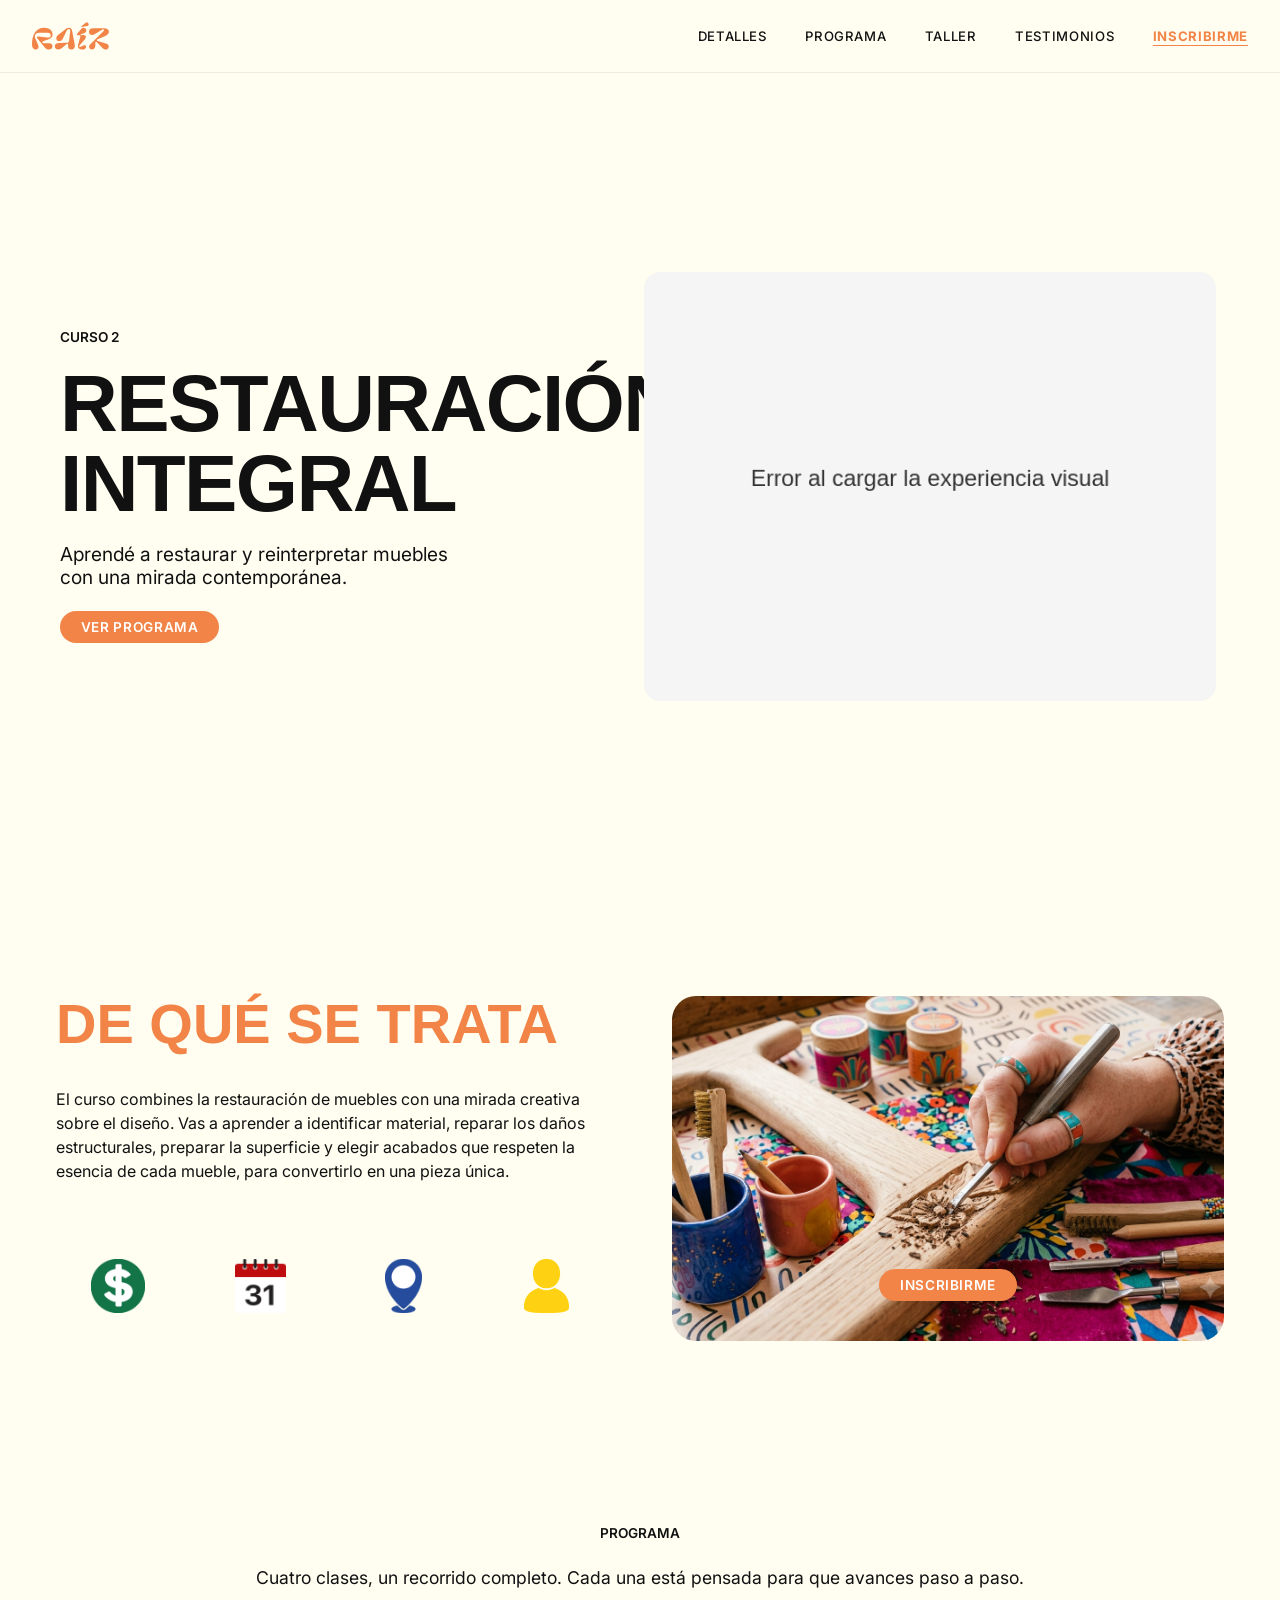
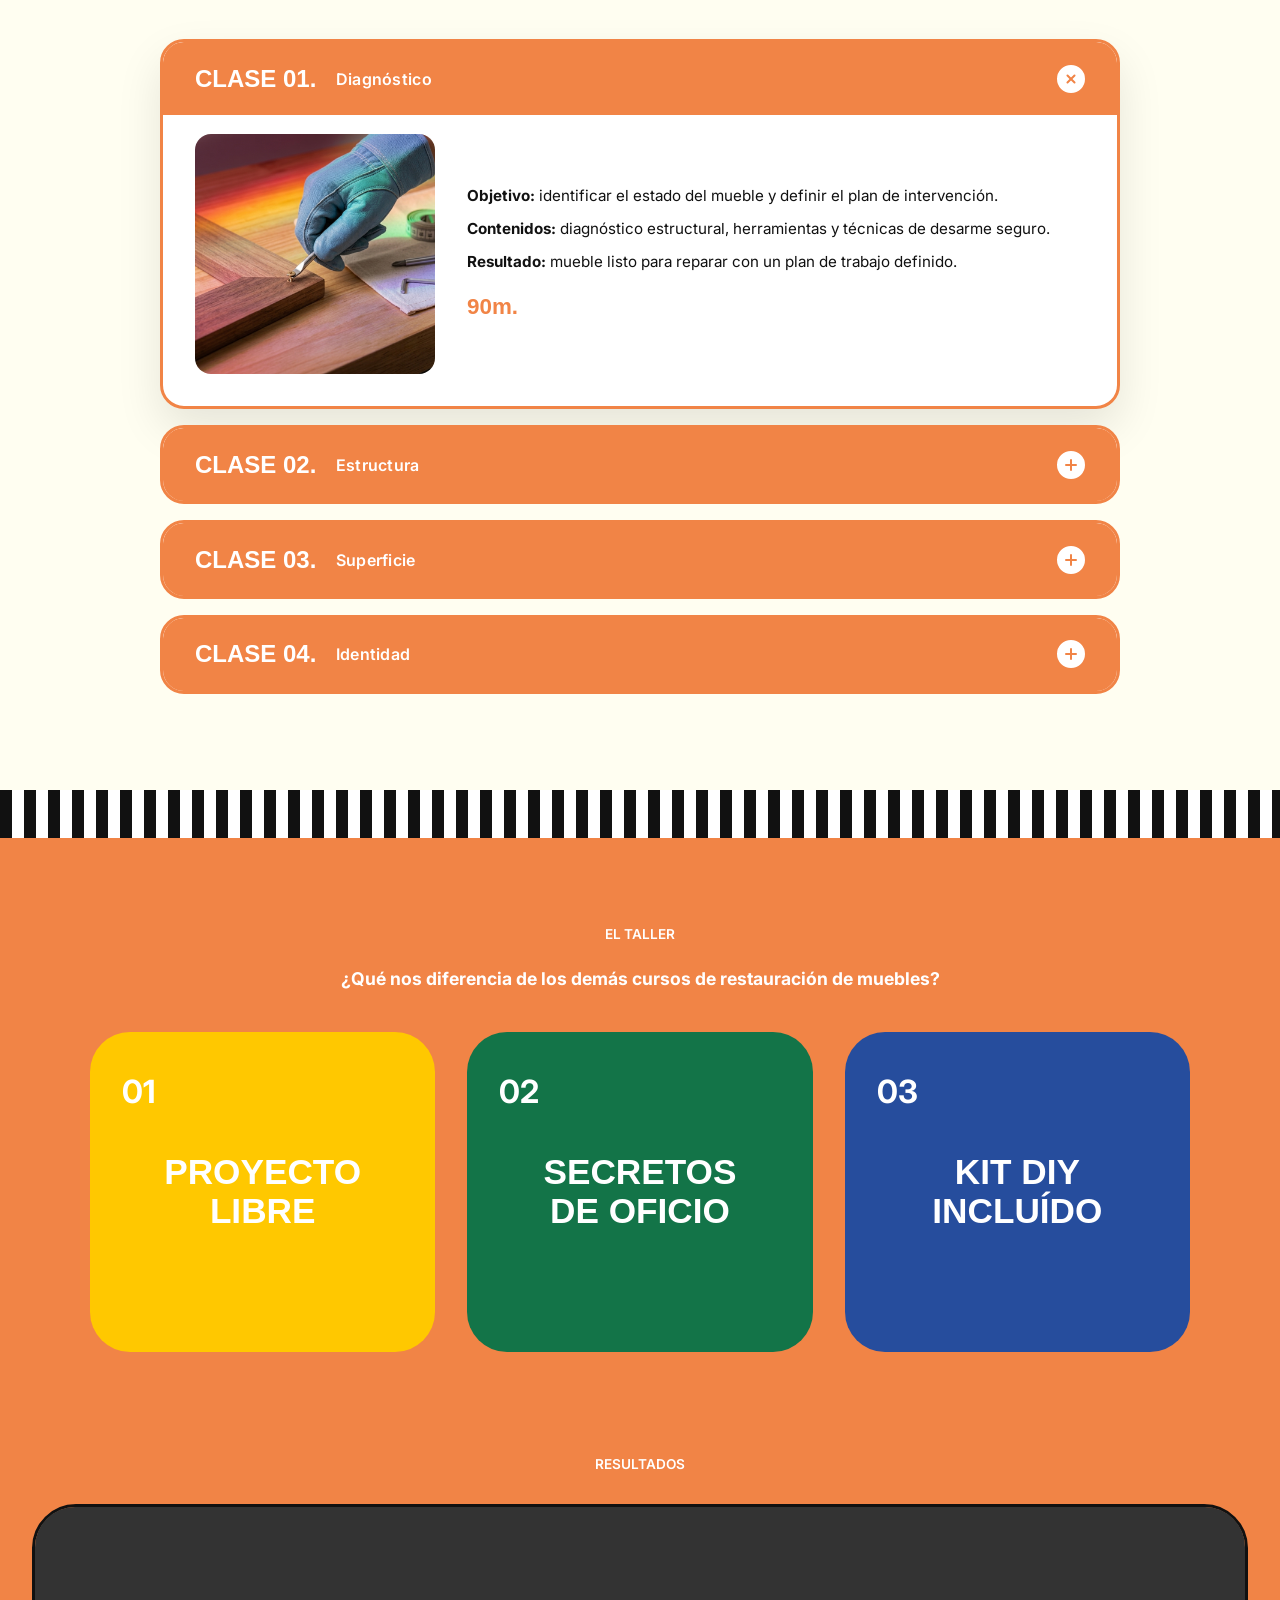
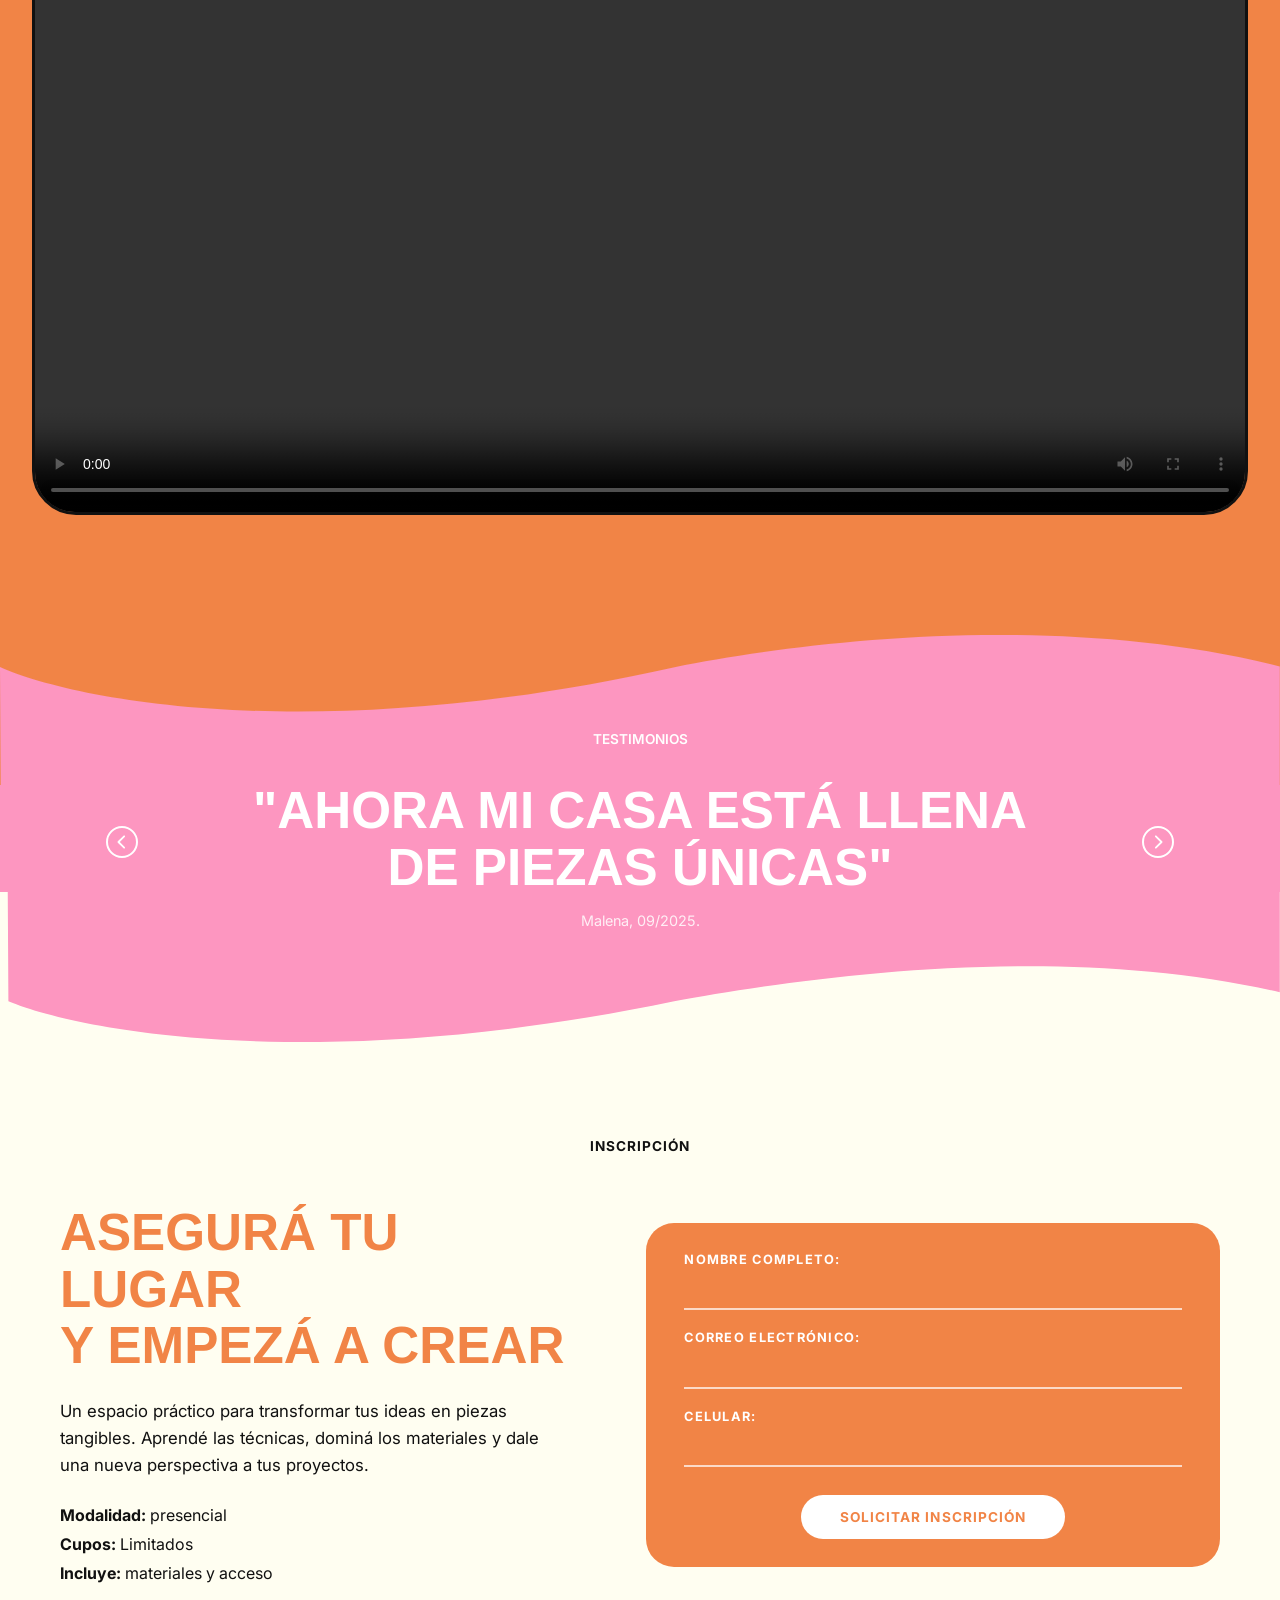
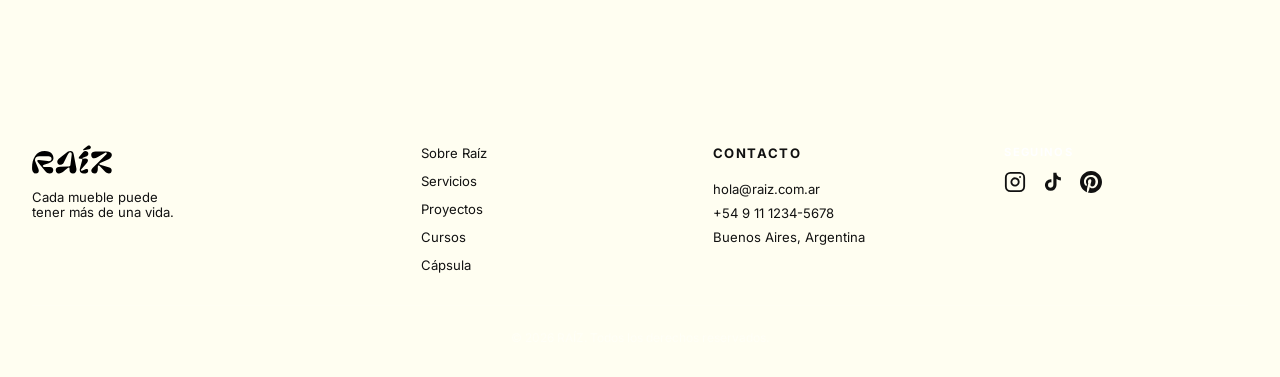
==== commit 2b08faa1: "detalle entrega" ====
--- a/curso-restauracion.html
+++ b/curso-restauracion.html
@@ -18,96 +18,126 @@
 <body>
 
   <!-- ===================== NAVBAR ===================== -->
-  <!-- Reutiliza la estructura .navbar del Home; en esta página no hay
-       menú de anclas, solo logo + CTA, tal como indica el diseño. -->
   <header class="navbar" id="navbar">
     <div class="navbar__inner">
       <a href="index.html" class="navbar__logo" aria-label="RAÍZ inicio">
         <img src="assets/logo.svg" alt="RAÍZ" width="90" height="33" />
       </a>
-      <a href="#inscripcion" class="btn btn--naranja js-scroll-inscripcion">Inscribirme</a>
-    </div>
+      
+      <!-- Menú de anclas para escritorio -->
+      <nav class="navbar__nav" aria-label="Navegación del curso">
+        <a href="#curso-info" class="navbar__link">Detalles</a>
+        <a href="#programa" class="navbar__link">Programa</a>
+        <a href="#diferenciales" class="navbar__link">Taller</a>
+        <a href="#testimonios" class="navbar__link">Testimonios</a>
+        <a href="#inscripcion" class="navbar__link navbar__link--active">Inscribirme</a>
+      </nav>
+
+      <!-- Hamburger para mobile -->
+      <button class="navbar__burger" id="navBurger" aria-label="Abrir menú" aria-expanded="false">
+        <span></span><span></span><span></span>
+      </button>
+    </div>
+
+    <!-- Menú desplegable para mobile -->
+    <nav class="navbar__mobile" id="mobileNav" aria-label="Menú móvil">
+      <a href="#curso-info" class="navbar__link">Detalles</a>
+      <a href="#programa" class="navbar__link">Programa</a>
+      <a href="#diferenciales" class="navbar__link">Taller</a>
+      <a href="#testimonios" class="navbar__link">Testimonios</a>
+      <a href="#inscripcion" class="navbar__link">Inscribirme</a>
+    </nav>
   </header>
 
   <main>
 
     <!-- ===================== HERO ===================== -->
-    <section class="curso-hero" id="curso-hero">
-      <div class="curso-hero__content">
-        <p class="section-eyebrow section-eyebrow--dark">CURSO 01</p>
-        <h1 class="curso-hero__title">Restauración<br> Integral</h1>
-        <p class="curso-hero__desc">Aprendé a restaurar y reinterpretar muebles con una mirada contemporánea.</p>
-        <a href="#programa" class="btn btn--naranja">Ver programa</a>
-      </div>
-
-
-      <div class="curso-hero__visual">
-        <!-- ===== Comparador Before / After ===== -->
-       <div class="curso-hero__visual">
-  <div class="ba-slider" id="baSlider">
+<section class="curso-hero" id="curso-hero">
+  <div class="curso-hero__content">
+    <p class="section-eyebrow section-eyebrow--dark">CURSO 2</p>
+    <h1 class="curso-hero__title">Restauración<br> Integral</h1>
+    <p class="curso-hero__desc">Aprendé a restaurar y reinterpretar muebles con una mirada contemporánea.</p>
+    <a href="#programa" class="btn btn--naranja">Ver programa</a>
+  </div>
+
+  <div class="curso-hero__visual">
+    <!-- ===== Único bloque Paint Reveal (Sin carrusel) ===== -->
+    <div class="proyecto-reveal proyecto-reveal--hero" id="reveal-hero">
+      <canvas class="reveal-canvas" aria-label="Efecto de revelado: pintá para descubrir el mueble restaurado"></canvas>
+    </div>
+  </div>
+</section>
+
+    <!-- ===================== DE QUÉ SE TRATA ===================== -->
+<section class="curso-info" id="curso-info">
+  <div class="curso-info__grid">
     
-    <div class="ba-slider__img ba-slider__img--after">
-      <img src="assets/despues.png" alt="Mueble restaurado, resultado final" draggable="false" />
-    </div>
-    
-    <div class="ba-slider__img ba-slider__img--before" id="baBefore">
-      <img src="assets/antes.png" alt="Mueble antes de la restauración" draggable="false" />
-    </div>
-    
-    <div class="ba-slider__handle" id="baHandle" role="slider" tabindex="0"
-         aria-label="Comparar antes y después" aria-valuemin="0" aria-valuemax="100" aria-valuenow="50">
-      
-      <span class="ba-slider__grip" aria-hidden="true">
-        <svg width="18" height="18" viewBox="0 0 16 16" fill="none" style="color: #F18446;">
-          <path d="M6 3L2 8L6 13" stroke="currentColor" stroke-width="2" stroke-linecap="round" stroke-linejoin="round"/>
-          <path d="M10 3L14 8L10 13" stroke="currentColor" stroke-width="2" stroke-linecap="round" stroke-linejoin="round"/>
-        </svg>
-      </span>
-
-    </div>
-
-  </div>
-</div>
-
-    </section>
-
-    <!-- ===================== DE QUÉ SE TRATA ===================== -->
-    <section class="curso-info" id="curso-info">
-      <p class="section-eyebrow section-eyebrow--dark">DE QUÉ SE TRATA</p>
-
-      <div class="curso-info__grid">
-        <div class="curso-info__text">
-          <h2 class="curso-info__title">Reinventar piezas</h2>
-          <p class="curso-info__desc">
-            El curso combina la restauración de muebles con una mirada creativa sobre el diseño.
-            Vas a aprender a identificar material, reparar los daños estructurales, preparar la
-            superficie y elegir acabados que respeten la esencia de cada mueble, para convertirlo
-            en una pieza única.
-          </p>
-
-          <!-- 4 bloques informativos — placeholders fáciles de editar -->
-          <div class="curso-info__facts">
-            <div class="curso-fact">
-              <span class="curso-fact__value">COSTO<br>$65.000</span>
-            </div>
-            <div class="curso-fact">
-              <span class="curso-fact__value">CLASES<br>PRESENCIALES</span>
-            </div>
-            <div class="curso-fact">
-              <span class="curso-fact__value">DÍAS<br>SÁBADOS</span>
-            </div>
-            <div class="curso-fact">
-              <span class="curso-fact__value">MATERIAL<br />INCLUÍDO</span>
-            </div>
-          </div>
-        </div>
-
-        <div class="curso-info__media">
-          <img src="assets/curso-info.png" alt="Detalle del proceso de restauración" class="curso-info__img" />
-          <a href="#inscripcion" class="btn btn--naranja curso-info__cta">Inscribirme</a>
-        </div>
-      </div>
-    </section>
+    <!-- COLUMNA IZQUIERDA: Textos y Facts -->
+    <div class="curso-info__text">
+      <h2 class="curso-info__title">DE QUÉ SE TRATA</h2>
+      <p class="curso-info__desc">
+        El curso combines la restauración de muebles con una mirada creativa sobre el diseño.
+        Vas a aprender a identificar material, reparar los daños estructurales, preparar la
+        superficie y elegir acabados que respeten la esencia de cada mueble, para convertirlo
+        en una pieza única.
+      </p>
+
+      <!-- Bloques con interacción Hover (Ícono + Info) -->
+      <div class="curso-info__facts">
+        <!-- Fact 1: Precio -->
+        <div class="curso-fact" tabindex="0">
+          <div class="curso-fact__icon">
+            <img src="assets/precio.svg" alt="Ícono Precio" class="fact-svg" />
+          </div>
+          <div class="curso-fact__content">
+            <span class="curso-fact__title">COSTO</span>
+            <span class="curso-fact__value">$65.000</span>
+          </div>
+        </div>
+
+        <!-- Fact 2: Calendario -->
+        <div class="curso-fact" tabindex="0">
+          <div class="curso-fact__icon">
+            <img src="assets/calendario.svg" alt="Ícono Calendario" class="fact-svg" />
+          </div>
+          <div class="curso-fact__content">
+            <span class="curso-fact__title">DÍAS</span>
+            <span class="curso-fact__value">SÁBADOS</span>
+          </div>
+        </div>
+
+        <!-- Fact 3: Ubicación -->
+        <div class="curso-fact" tabindex="0">
+          <div class="curso-fact__icon">
+            <img src="assets/ubicacion.svg" alt="Ícono Ubicación" class="fact-svg" />
+          </div>
+          <div class="curso-fact__content">
+            <span class="curso-fact__title">MODALIDAD</span>
+            <span class="curso-fact__value">PRESENCIAL</span>
+          </div>
+        </div>
+
+        <!-- Fact 4: Grupo -->
+        <div class="curso-fact" tabindex="0">
+          <div class="curso-fact__icon">
+            <img src="assets/grupo.svg" alt="Ícono Grupo" class="fact-svg" />
+          </div>
+          <div class="curso-fact__content">
+            <span class="curso-fact__title">GRUPO</span>
+            <span class="curso-fact__value">6 PERSONAS</span>
+          </div>
+        </div>
+      </div>
+    </div> <!-- 🌟 AQUÍ SE CIERRA LA COLUMNA IZQUIERDA -->
+
+    <!-- COLUMNA DERECHA: Imagen y CTA -->
+    <div class="curso-info__media">
+      <img src="assets/curso-info.png" alt="Detalle del proceso de restauración" class="curso-info__img" />
+      <a href="#inscripcion" class="btn btn--naranja curso-info__cta">Inscribirme</a>
+    </div>
+
+  </div>
+</section>
 
     <!-- ===================== PROGRAMA ===================== -->
 <section class="curso-programa" id="programa">
--- a/css/style.css
+++ b/css/style.css
@@ -64,7 +64,7 @@
   font-family: var(--font-body);
   font-size: 0.85rem;
   font-weight: 600;
-  letter-spacing: 0.05em;
+  letter-spacing: 0;
   text-transform: uppercase;
   color: var(--blanco);
   margin-bottom: 1.2rem;
@@ -236,7 +236,6 @@
   object-fit: contain;
   transform: scale(1.05);    /* Un extra de escala si querés que tenga más impacto */
 }
-}
 
 /* ============================================================
    WAVE TRANSITIONS
@@ -253,9 +252,12 @@
    SOBRE RAÍZ
    ============================================================ */
 .sobre {
-  background: var(--rosa);
-  text-align: center;
-  padding: var(--sp-xl) 2rem;
+  text-align: center;
+  /* Ajustá estos dos valores a tu gusto para calibrar el aire fino: */
+  padding-top: 160px;    /* Controla el espacio libre arriba del título */
+  padding-bottom: 120px; /* Controla el espacio libre abajo del botón */
+  padding-left: 2rem;
+  padding-right: 2rem;
 }
 
 .sobre__title {
@@ -282,18 +284,21 @@
    PROCESO
    ============================================================ */
 .proceso {
-  background: var(--blanco);
-  padding: var(--sp-lg) 2rem var(--sp-xl);
-  text-align: center;
-  margin-top: 100px;
+  text-align: center;
+  
+  /* ↕️ CONTROL DE AIRE GENERAL */
+  padding-top: 180px;    /* Cambiá este número para separar la sección de la curva rosa de arriba */
+  padding-bottom: 80px; /* Cambiá este número para empujar y separarla de la sección Proyectos de abajo */
+  padding-left: 2rem;
+  padding-right: 2rem;
 }
 
 .proceso__title {
   font-family: var(--font-display);
   font-variation-settings: 'wdth' 80; /* Ancho condensado de Figma */
   font-weight: 800;
-  font-size: clamp(2.2rem, 5.5vw, 5rem); /* El mismo escalado perfecto */
-  color: var(--blanco);
+  font-size: clamp(1.8rem, 5vw, 3.5rem);
+  color: var(--negro);
   text-transform: uppercase;
   text-align: center;
   line-height: 1.05;
@@ -312,7 +317,7 @@
   top: 50%;
   left: 0; right: 0;
   height: 6px;
-  background: var(--blanco);
+  background: var(--negro);
   transform: translateY(-50%);
 }
 
@@ -343,17 +348,24 @@
     pointer-events:none;
 }
 
-.proceso__icon-btn:hover { transform: scale(1.12); background: var(--amarillo); }
-.proceso__icon-btn.is-active { background: var(--amarillo); transform: scale(1.15); }
+/* Cambiá estas líneas en tu CSS: */
+.proceso__icon-btn:hover { transform: scale(1.12); background: transparent; }
+.proceso__icon-btn.is-active { transform: scale(1.15); background: transparent; }
 
 /* Cards Container */
 .proceso__cards {
-  max-width: 1140px; /* Ancho máximo ideal para que coincida con los iconos de arriba */
+  max-width: 1140px; 
   margin: 2rem auto 0;
   display: grid;
-  grid-template-columns: repeat(3, 1fr); /* 👈 Creamos las 3 columnas fijas de Figma */
+  grid-template-columns: repeat(3, 1fr); 
   width: 100%;
   padding: 0 3.4rem;
+
+  /* 🔒 Mantiene el espacio total reservado para que no salte el layout */
+  height: 280px; 
+  
+  /* 📐 NUEVO: Alinea las tarjetas arriba para que no se estiren hacia abajo */
+  align-items: start; 
 }
 
 .proceso__card {
@@ -380,7 +392,6 @@
 
 #card-diseno {
   grid-column: 3;
-}
 }
 
 @keyframes popIn {
@@ -417,7 +428,7 @@
   color: var(--negro); /* O el tono institucional que resalte con elegancia */
   text-align: center;
   display: block;
-  margin-bottom: 1rem;
+  margin-bottom: 0.5rem;
 }
 
 .proyectos__title {
@@ -427,16 +438,52 @@
   font-size: clamp(1.8rem, 5vw, 3.5rem);
   color: var(--naranja);
   text-transform: uppercase;
-  margin-bottom: 3rem;
+  margin-bottom: 1rem;
+}
+
+.proyectos__carousel {
+  position: relative;
+  max-width: 900px;
+  margin: 0 auto; /* Centrado simple */
+  padding-top: 2rem; /* Esto empuja el bloque hacia abajo sin usar márgenes negativos */
+  display: flex;
+  justify-content: center;
+  align-items: center;
+}
+
+/* 2. FLECHAS: Ajustamos la posición relativa */
+.carousel-arrow {
+  position: absolute;
+  top: 50%;
+  transform: translateY(-50%);
+  z-index: 10;
+  background: none;
+  border: none;
+  cursor: pointer;
+}
+
+.carousel-arrow--prev { 
+  left: 5rem; /* Probá bajar este número (ej: 4rem, 3rem) para acercarlas más a la card */
+}
+.carousel-arrow--next { 
+  right: 5rem; /* Lo mismo acá, bajalo hasta que queden a la distancia justa */
 }
 
 .proyectos__grid {
   display: grid;
   grid-template-columns: 1fr 1.4fr 1fr;
   gap: 1.6rem;
-  max-width: var(--max-w);
-  margin: 0 auto;
+  width: 100%;
+  max-width: 800px;
+  margin: 0 auto; /* Sin márgenes negativos */
   align-items: center;
+  padding-bottom: 2rem;
+}
+
+/* 4. CARDS: Aquí está la clave para que no se vean enormes */
+.proyecto-card {
+  width: 100%;
+  aspect-ratio: 3/4; /* Mantenemos la forma */
 }
 
 /* Side placeholder cards */
@@ -485,22 +532,307 @@
   background: var(--rosa);
   padding: 0.7rem 1.2rem;
   text-align: center;
-}
+  white-space: nowrap; /* 👈 Esto evita que la fecha pase a la segunda línea */
+}
+
 .proyecto-reveal__name {
-  display: block;
+  display: inline; /* 👈 Pasó de block a inline */
   font-family: var(--font-body);
   font-weight: 700;
   font-size: 0.85rem;
-  letter-spacing: 0em;
   text-transform: uppercase;
   color: var(--blanco);
 }
+
 .proyecto-reveal__date {
+  display: inline; /* 👈 Pasó de block a inline */
+  font-size: 0.85rem; /* Ajusté un poco el tamaño para que combine mejor */
+  color: var(--blanco);
+  margin-top: 0;
+  margin-left: 8px; /* 👈 Un poquito de aire a la izquierda de la fecha */
+  opacity: 0.9;
+}
+
+.carousel-arrow.is-disabled {
+  opacity: 0.3;
+  cursor: not-allowed;
+  /* Eliminamos pointer-events: none; para no bloquear nada más */
+}
+
+/* ============================================================
+   MITO O REALIDAD — sección completa
+   ============================================================ */
+
+/* ── Contenedor de sección ─────────────────────────────────── */
+.mito-realidad {
+  background: var(--naranja);
+  padding: 4rem 2rem;
+  text-align: center;
+  position: relative; /* necesario para los pseudo-elementos */
+}
+
+/* ── Borde festón superior ── */
+.mito-realidad::before {
+  content: '';
+  position: absolute;
+  top: -20px;
+  left: 0;
+  right: 0;
+  height: 24px;
+  background: radial-gradient(
+    circle at 50% 100%,
+    var(--naranja) 66%,
+    #fffef1 67%
+  );
+  background-size: 40px 24px;
+  background-repeat: repeat-x;
+  background-position: center bottom;
+}
+
+/* ── Borde festón inferior ── */
+.mito-realidad::after {
+  content: '';
+  position: absolute;
+  bottom: -20px;
+  left: 0;
+  right: 0;
+  height: 24px;
+  background: radial-gradient(
+    circle at 50% 0%,
+    var(--naranja) 66%,
+    #fffef1 67%
+  );
+  background-size: 40px 24px;
+  background-repeat: repeat-x;
+  background-position: center top;
+}
+
+/* ── Título principal ──────────────────────────────────────── */
+.mito-realidad__titulo {
+  font-family: var(--font-display);
+  font-variation-settings: 'wdth' 80;
+  font-weight: 800;
+  font-size: clamp(1.8rem, 5vw, 3.5rem);
+  color: var(--blanco);
+  text-transform: uppercase;
+  text-align: center;
+  margin-bottom: 2rem;
+}
+
+/* ── Grilla de cards ───────────────────────────────────────── */
+.mito-realidad__grid {
+  display: grid;
+  grid-template-columns: repeat(3, 260px);
+  justify-content: center;
+  gap: 1.5rem;
+  max-width: 900px;
+  margin: 0 auto;
+}
+
+/* ============================================================
+   CARD — estructura y flip
+   ============================================================ */
+
+/* ── Contenedor externo de la card ─────────────────────────── */
+.mr-card {
+  background-color: transparent;
+  width: 100%;
+  height: 220px;
+  perspective: 1000px;
+}
+
+/* ── Contenedor interno que rota ───────────────────────────── */
+.mr-card__inner {
+  position: relative;
+  width: 100%;
+  height: 100%;
+  text-align: center;
+  transition: transform 0.6s ease;
+  transform-style: preserve-3d;
+}
+
+/* Estado flipped: se activa desde JS */
+.mr-card.flipped .mr-card__inner {
+  transform: rotateY(180deg);
+}
+
+/* ── Estilos compartidos: frente y dorso ───────────────────── */
+.mr-card__frente,
+.mr-card__dorso {
+  position: absolute;
+  width: 100%;
+  height: 100%;
+  border-radius: 20px;
+  padding: 1.5rem;
+  display: flex;
+  flex-direction: column;
+  justify-content: center;
+  align-items: center;
+  box-sizing: border-box;
+  backface-visibility: hidden;
+  -webkit-backface-visibility: hidden;
+}
+
+/* ============================================================
+   FRENTE DE LA CARD
+   ============================================================ */
+
+/* ── Fondo y color del frente ──────────────────────────────── */
+.mr-card__frente {
+  background-color: #fffef1;
+  color: #000000;
+  border-radius: 20px;
+  justify-content: flex-start;   /* ← cambia de center a flex-start */
+  padding-top: 1.4rem;           /* ← aire arriba */
+}
+
+/* ── Número de card ────────────────────────────────────────── */
+.mr-card__numero {
+  font-family: var(--font-display);
+  font-variation-settings: 'wdth' 80;
+  font-weight: 800;
+  font-size: 1.5rem;
+  color: var(--naranja);
+  text-align: center;
   display: block;
-  font-size: 0.7rem;
+  margin-bottom: 0.5rem;
+}
+
+/* ── Texto de la pregunta ──────────────────────────────────── */
+.mr-card__pregunta {
+  font-family: var(--font-body);
+  font-size: 1rem;
+  font-weight: 400;
+  line-height: 1.3;
+  color: #000000;
+  margin-bottom: 1rem;
+}
+
+/* ── Fila de botones (realidad / mito) ─────────────────────── */
+.mr-card__botones {
+  display: flex;
+  justify-content: center;
+  align-items: center;
+  gap: 0.5rem;
+}
+
+/* ── Botón individual (ícono SVG) ──────────────────────────── */
+.mr-card__btn-opcion {
+  cursor: pointer;
+  border: none;
+  background: none;
+  padding: 0.3rem;
+  transition: transform 0.2s ease;
+}
+
+.mr-card__btn-opcion:hover {
+  transform: scale(1.15);
+}
+
+/* ── Ícono dentro del botón ────────────────────────────────── */
+.mr-card__icono {
+  width: 35px;
+  height: 35px;
+  display: block;
+}
+
+/* ============================================================
+   DORSO DE LA CARD
+   ============================================================ */
+
+/* ── Base del dorso (siempre rotado) ───────────────────────── */
+.mr-card__dorso {
+  transform: rotateY(180deg);
   color: var(--blanco);
-  opacity: 100%;
-  margin-top: 0.2rem;
+}
+
+/* ── Variante MITO — fondo rojo oscuro ─────────────────────── */
+.mr-card__dorso--mito {
+  background-color: #b71c1c;
+}
+
+/* ── Variante REALIDAD — fondo verde ───────────────────────── */
+.mr-card__dorso--realidad {
+  background-color: var(--verde);
+}
+
+/* ── Título del dorso (MITO / REALIDAD) ────────────────────── */
+.mr-card__dorso-titulo {
+  font-family: var(--font-display);
+  font-variation-settings: 'wdth' 80;
+  font-weight: 800;
+  font-size: 1.4rem;
+  text-transform: uppercase;
+  color: var(--blanco);
+  margin-bottom: 0.6rem;
+}
+
+/* ── Texto explicativo del dorso ───────────────────────────── */
+.mr-card__dorso-texto {
+  font-family: var(--font-body);
+  font-size: 1rem;
+  font-weight: 400;
+  line-height: 1.4;
+  color: var(--blanco);
+  margin-bottom: 1rem;
+}
+
+/* ── Botón "Volver" ────────────────────────────────────────── */
+.mr-card__btn-volver {
+  background-color: var(--blanco);
+  color: var(--negro);
+  border: none;
+  border-radius: 100px;
+  padding: 0.4rem 1.2rem;
+  font-family: var(--font-body);
+  font-size: 1rem;
+  font-weight: 700;
+  letter-spacing: 0.04em;
+  text-transform: uppercase;
+  cursor: pointer;
+  transition: transform 0.2s ease;
+}
+
+.mr-card__btn-volver:hover {
+  transform: scale(1.05);
+}
+
+/* ============================================================
+   ANIMACIÓN — respuesta incorrecta
+   ============================================================ */
+.shake {
+  animation: shake 0.5s ease-in-out;
+}
+
+@keyframes shake {
+  0%, 100% { transform: translateX(0); }
+  25%       { transform: translateX(-10px); }
+  75%       { transform: translateX(10px); }
+}
+
+/* ============================================================
+   RESPONSIVE
+   ============================================================ */
+@media (max-width: 768px) {
+  .mito-realidad__grid {
+    grid-template-columns: 1fr 1fr;
+    max-width: 560px;
+  }
+
+  .mr-card {
+    height: 200px;
+  }
+}
+
+@media (max-width: 480px) {
+  .mito-realidad__grid {
+    grid-template-columns: 1fr;
+    max-width: 320px;
+  }
+
+  .mr-card {
+    height: 210px;
+  }
 }
 
 /* ============================================================
@@ -510,12 +842,17 @@
   background: var(--fondo);
   padding: var(--sp-xl) 2rem;
   text-align: center;
-}
-
-.cursos .section-eyebrow {
+  margin-top: 4rem;
+}
+
+.cursos__titulo {
+  font-family: var(--font-display);
+  font-variation-settings: 'wdth' 80;
+  font-weight: 800;
+  font-size: clamp(1.8rem, 5vw, 3.5rem);
   color: var(--negro);
-  text-align: center;
-  display: block;
+  text-transform: uppercase;
+  text-align: center;
   margin-bottom: 1rem;
 }
 
@@ -524,25 +861,26 @@
   line-height: 1.4;
   max-width: 640px;
   margin: 0 auto 3rem;
+  margin-bottom: 1.5rem;
   color: var(--negro);
 }
 
-/* El contenedor que arma las 3 columnas del catálogo */
+/* Reducimos ligeramente el ancho máximo de la grilla para contener las tarjetas verticalmente */
 .cursos__grid {
   display: grid;
   grid-template-columns: repeat(3, 1fr);
-  gap: 2.5rem;
-  max-width: 1050px;
+  gap: 2rem; /* Bajamos de 2.5rem a 2rem para ganar espacio */
+  max-width: 960px; /* Reducido de 1050px */
   margin: 0 auto;
-  padding: 2rem 1rem;
-}
-
-/* Contenedor principal de cada tarjeta individual */
+  padding: 1rem; /* Menos espacio arriba/abajo */
+}
+
+/* Modificación de las dimensiones del contenedor individual */
 .curso-flip {
   perspective: 1200px;
   width: 100%;
-  aspect-ratio: 24 / 32; 
-  min-height: 440px;     
+  aspect-ratio: 3 / 4; /* Equivalente simplificado a 24/32 */
+  min-height: auto; /* ❌ ELIMINADO el 440px que rompía el alto en pantallas chicas */
 }
 
 .curso-flip__inner {
@@ -570,24 +908,31 @@
   box-sizing: border-box;
 }
 
-/* ── DISEÑO DEL FRENTE ───────────────────────────────────── */
+/* ── DISEÑO DEL FRENTE (CORREGIDO) ─────────────────────── */
 .curso-flip__front {
-  justify-content: space-between;
-  padding: 2.5rem 2rem;
-}
-
+  justify-content: flex-start;
+  align-items: center;
+  padding: 2rem 1.5rem;
+  height: 100%;
+  position: relative; /* Clave para que la estrella no flote en cualquier lado */
+  box-sizing: border-box;
+}
+
+/* El número de la tarjeta arriba a la izquierda fijo */
 .curso-num {
   position: absolute;
-  top: 1.8rem;
-  left: 2rem;
+  top: 1.5rem;
+  left: 1.5rem;
   font-family: var(--font-display);
   font-weight: 800;
   font-size: 1.4rem; 
   color: var(--blanco);
   line-height: 1;
+  z-index: 5;
 }
 
 /* Regla general para la estrella (Frente y Dorso) */
+
 .curso-star {
   position: absolute;
   top: -12px;       /* La empuja un poquito hacia arriba afuera del borde */
@@ -603,13 +948,7 @@
   transform: rotateY(180deg);
 }
 
-.curso-img {
-  width: 100%;
-  max-height: 260px;
-  object-fit: contain;
-  margin: auto;
-}
-
+/* Título con márgenes controlados */
 .curso-name {
   font-family: var(--font-body);
   font-weight: 800;
@@ -618,7 +957,44 @@
   text-align: center;
   line-height: 1.15;
   text-transform: uppercase; 
-  margin: 0;
+  margin: 2.2rem 0 1rem 0; /* Espacio para que conviva con el número */
+  width: 100%;
+}
+
+/* Caja blanca con alto fijo para que los muebles no la deformen */
+.curso-img-wrapper {
+  background-color: #fffef1;
+  width: 220px;
+  height: 170px; /* Alto fijo para que todas las cajas midan lo mismo */
+  border-radius: 32px;
+  display: flex;
+  align-items: center;
+  justify-content: center;
+  padding: 1rem;
+  box-sizing: border-box;
+  margin-bottom: auto; /* Empuja el precio al fondo */
+  margin-top: 0.5rem;
+}
+
+/* Control estricto del tamaño de los muebles dentro del bloque blanco */
+.curso-img {
+  max-width: 100%;
+  max-height: 100%;
+  width: auto;
+  height: auto;
+  object-fit: contain;
+  margin: 0 auto;
+}
+
+/* Precios: les cambiamos el color a un gris/negro oscuro o el color de tus textos para que se lean sobre el fondo beige */
+.curso-price {
+  font-family: var(--font-body);
+  font-weight: 800;
+  font-size: 1.7rem;
+  color: var(--blanco); /* Cambiado de blanco a negro/oscuro para que sea legible abajo */
+  margin: 1.2rem 0 0 0;
+  text-align: center;
+  width: 100%;
 }
 
 /* ── DISEÑO DEL REVERSO ──────────────────────────────────── */
@@ -644,7 +1020,7 @@
 /* Contenedor que centra el bloque pero justifica el texto a la izquierda */
 .curso-back-content {
   width: 100%;
-  max-width: 96%; 
+  max-width: 100%; 
   text-align: left; 
   display: flex;
   flex-direction: column;
@@ -704,39 +1080,23 @@
   color: var(--rosa);
 }
 
-
-/* ============================================================
-   CHECKERED DIVIDER
-   ============================================================ */
-.checkered-divider {
-  height: 48px;
-  background-image:
-    repeating-conic-gradient(var(--negro) 0% 25%, var(--blanco) 0% 50%);
-  background-size: 24px 24px;
-}
-
 /* ============================================================
    CÁPSULA
    ============================================================ */
 .capsula {
-  background: var(--naranja);
+  background: var(--fondo);
   padding: var(--sp-xl) 2rem var(--sp-lg);
-  text-align: center;
-}
-
-.capsula .section-eyebrow {
-  color: var(--blanco); /* O el tono institucional que resalte con elegancia */
-  text-align: center;
-  display: block;
-  margin-bottom: 1rem;
+  margin-top: -1rem;
+  margin-bottom: 3rem;
+  text-align: center;
 }
 
 .capsula__title {
   font-family: var(--font-display);
   font-variation-settings: 'wdth' 80;
   font-weight: 800;
-  font-size: clamp(3rem, 8vw, 8rem);
-  color: var(--blanco);
+  font-size: clamp(1.8rem, 5vw, 3.5rem);
+  color: var(--naranja);
   text-transform: uppercase;
   line-height: 0.95;
   margin-bottom: 1rem;
@@ -744,7 +1104,7 @@
 
 .capsula__sub {
   font-size: 1rem;
-  color: var(--blanco);
+  color: var(--negro);
   max-width: 700px;
   margin: 0 auto 3rem;
   line-height: 1.2;
@@ -755,7 +1115,7 @@
   display: grid;
   grid-template-columns: repeat(3, 1fr);
   gap: 1.4rem;
-  max-width: var(--max-w);
+  max-width: 1000px;
   margin: 0 auto;
 }
 
@@ -789,8 +1149,7 @@
   right: 0;
   bottom: 0;
   width: 100%;
-  height: 100px;
-  min-height: 10%; /* Cubre la zona inferior de manera elegante */
+  height: 60px;
   
   /* Color de fondo con transparencia ajustable (negro al 75%) */
   background: rgba(0, 0, 0, 0.50); 
@@ -825,10 +1184,10 @@
 /* ============================================================
    CHECKERED DIVIDER
    ============================================================ */
-.checkered-divider {
+/* Le sumamos el elemento 'div' adelante para darle más fuerza al selector */
+div.checkered-divider {
   height: 48px;
-  background-image:
-    repeating-conic-gradient(var(--negro) 0% 25%, var(--blanco) 0% 50%);
+  background-image: repeating-conic-gradient(var(--rosa) 0% 25%, var(--fondo) 0% 50%);
   background-size: 24px 24px;
 }
 
@@ -838,7 +1197,7 @@
 .contacto-cierre {
   background: var(--rosa);
   text-align: center;
-  padding: 6rem 2rem; /* Padding equilibrado y sin desfases */
+  padding: 4rem 2rem; /* Padding equilibrado y sin desfases */
 }
 
 .contacto-cierre__title {
@@ -1185,24 +1544,15 @@
    ============================================================ */
 @media (max-width: 768px) {
 
-  /* --- NAVBAR MOBILE FIX --- */
+  /* --- NAVBAR MOBILE --- */
   .navbar__nav {
     display: none;
   }
+
   .navbar__burger {
     display: flex;
     cursor: pointer;
   }
-
-  /* ============================================================
-   VERSION MOBILE (Pantallas de menos de 768px)
-   ============================================================ */
-@media (max-width: 768px) {
-
-  /* --- NAVBAR MOBILE --- */
-  .navbar__nav { display: none; }
-  .navbar__burger { display: flex; cursor: pointer; }
-
 
   /* --- HERO MOBILE --- */
   .hero {
@@ -1379,11 +1729,6 @@
   .proceso__card br {
     display: none;
   }
-
-  /* ============================================================
-   VERSION MOBILE (Dentro de tu @media max-width: 768px)
-   ============================================================ */
-@media (max-width: 768px) {
 
   /* --- CAROUSEL PROYECTOS MOBILE --- */
   .proyectos__grid {
@@ -1431,7 +1776,6 @@
     margin-top: 1.5rem;
     width: 100%;
   }
-}
 
 /* --- SECCIÓN CÁPSULA MOBILE --- */
   .capsula {
--- a/css/curso-restauracion.css
+++ b/css/curso-restauracion.css
@@ -55,118 +55,64 @@
   margin-bottom: 1.4rem;
 }
 
+/* ── Ajustes del contenedor visual en el Hero ──────────────── */
 .curso-hero__visual {
   flex: 1 1 auto;
   display: flex;
   justify-content: flex-end;
   align-items: center;
-}
-
-/* ── Comparador Before / After ─────────────────────────────── */
-.ba-slider {
+  max-width: 600px; /* Evita que crezca desmedidamente en pantallas gigantes */
+  width: 100%;
+}
+
+/* Adaptación del Paint-Reveal para el Hero */
+.proyecto-reveal--hero {
   position: relative;
   width: 100%;
-  max-width: 900px;
-  aspect-ratio: 4 / 3;
-  user-select: none;
-  touch-action: none;
-}
-
-.ba-slider__img {
-  position: absolute;
-  inset: 0;
-  display: flex;
-  align-items: center;
-  justify-content: center;
-}
-
-.ba-slider__img img {
-  width: 135%;
-  height: 135%;
-  object-fit: contain;
-  pointer-events: none;
-}
-
-.ba-slider__img--before {
-  clip-path: inset(0 50% 0 0);
-  transition: clip-path 0.05s linear;
-}
-
-.ba-slider__handle {
-  position: absolute;
-  top: 0;
-  bottom: 0;
-  left: 50%;
-  width: 40px; 
-  transform: translateX(-50%);
-  cursor: ew-resize;
-  display: flex;
-  align-items: center;
-  justify-content: center;
-  z-index: 10;
-}
-
-/* MODIFICADO: Línea naranja y acortada */
-.ba-slider__handle::before {
-  content: "";
-  position: absolute;
-  top: 8%;       /* Al aumentar de 0% a 8%, se separa del borde superior */
-  bottom: 8%;    /* Al aumentar de 0% a 8%, se separa del borde inferior */
-  width: 3px;    
-  background: #F18446; /* Tu color naranja para la línea */
-  z-index: 1;
-}
-
-/* MODIFICADO: Círculo con fondo crema premium */
-.ba-slider__grip {
-  position: relative;
-  width: 44px; 
-  height: 44px;
-  border-radius: 50%;
-  background: #FFFEF1; /* El fondo crema que me pasaste */
-  border: 2px solid #F18446; /* El borde también en naranja para integrarlo mejor */
-  display: flex;
-  align-items: center;
-  justify-content: center;
-  box-shadow: 0 4px 10px rgba(241, 132, 70, 0.15); /* Sombra sutil con tinte naranja */
-  transition: transform 0.15s cubic-bezier(0.175, 0.885, 0.32, 1.275);
-  z-index: 2; 
-}
-
-.ba-slider__handle:hover .ba-slider__grip,
-.ba-slider__handle:focus-visible .ba-slider__grip {
-  transform: scale(1.12);
-}
-
-/* ============================================================
-   DE QUÉ SE TRATA
+  aspect-ratio: 4/3; /* Respeta la proporción vertical de tus imágenes */
+  border-radius: 16px;
+  overflow: hidden;
+  border: none;
+  background: transparent;
+}
+
+.proyecto-reveal--hero .reveal-canvas {
+  display: block;
+  width: 100%;
+  height: 100%;
+  object-fit: cover;
+  cursor: url('../assets/pincel.svg') 6 58, crosshair; 
+  touch-action: none; /* Crucial para mobile */
+}
+
+/* Estado de carga */
+.reveal-canvas.is-loading {
+  opacity: 0.5;
+}
+
+/* ============================================================
+   DE QUÉ SE TRATA (INTERACTIVO)
    ============================================================ */
 .curso-info {
   background: var(--fondo);
   padding: var(--sp-xl) 3.5rem;
   max-width: var(--max-w);
   margin: 0 auto;
-  text-align: center;
-  
-}
-
-/* 1. Aseguramos que el Grid le permita estirarse */
+}
+
 .curso-info__grid {
   display: grid;
   grid-template-columns: 1fr 1fr;
   gap: var(--sp-lg);
-  align-items: stretch; /* Esto estira ambas columnas al mismo alto */
-  margin-top: 2rem;
+  align-items: center; /* 🌟 Cambiado a center para un balance más refinado y alineado */
   text-align: left;
 }
 
-/* 2. Forzamos al bloque izquierdo a ocupar todo el alto disponible y distribuir el espacio */
-.curso-info__grid > div:first-child, 
-.curso-info__content { /* Usá la clase que tenga tu contenedor izquierdo */
+.curso-info__text {
   display: flex;
   flex-direction: column;
   justify-content: space-between;
-  height: 100%; /* Clave para que use el alto total estirado por el grid */
+  height: 100%;
 }
 
 .curso-info__title {
@@ -174,7 +120,7 @@
   font-variation-settings: 'wdth' 80;
   font-weight: 800;
   font-size: clamp(3.5rem, 4vw, 5rem);
-  color: var(--rosa);
+  color: var(--naranja);
   text-transform: uppercase;
   line-height: 1;
   margin-bottom: 1.2rem;
@@ -188,35 +134,100 @@
   margin-bottom: 2rem;
 }
 
+/* Contenedor general de los bloques */
 .curso-info__facts {
   display: grid;
   grid-template-columns: repeat(4, 1fr);
-  gap: 0.9rem;
+  gap: 1.2rem;
   max-width: 580px;
 }
 
+/* Tarjeta individual (Invisible estructuralmente en reposo) */
 .curso-fact {
-  background: var(--rosa);
-  border-radius: 14px;
-  min-height: 100px;
+  position: relative;
+  background: transparent;
+  border-radius: 16px;
+  min-height: 110px;
   display: flex;
   align-items: center;
   justify-content: center;
-  padding: 0.8rem 0.6rem;
-  text-align: center;
+  cursor: pointer;
+  overflow: hidden;
+}
+
+/* El ícono SVG suelto (Sin caja por defecto) */
+.curso-fact__icon {
+  display: flex;
+  align-items: center;
+  justify-content: center;
+  transition: transform 0.3s ease, opacity 0.3s ease;
+  opacity: 1;
+  z-index: 1;
+}
+
+.fact-svg {
+  width: 54px; /* Un tamaño base un poco más controlado */
+  height: 54px; /* Forzamos un contenedor cuadrado */
+  object-fit: contain; /* Esto hace que el pin azul se achique para entrar perfectamente sin deformarse */
+}
+
+/* El contenedor de información que se REVELA */
+.curso-fact__content {
+  position: absolute;
+  inset: 0;
+  display: flex;
+  flex-direction: column;
+  align-items: center;
+  justify-content: center;
+  padding: 0.8rem 0.5rem;
+  
+  /* 🌟 MODIFICADO: Fondo rosa pleno sin bordes */
+  background: var(--rosa);
+  border: none;
+  border-radius: 16px;
+  
+  /* Estado oculto inicial */
+  opacity: 0;
+  transform: scale(0.92);
+  transition: transform 0.3s cubic-bezier(0.16, 1, 0.3, 1), opacity 0.3s ease;
+  z-index: 2;
+}
+
+/* Textos dentro del contenedor revelado */
+.curso-fact__title {
+  font-size: 0.75rem;
+  letter-spacing: 0.05em;
+  color: var(--blanco); /* 🌟 MODIFICADO: Texto blanco */
+  font-weight: 700;
+  margin-bottom: 4px;
 }
 
 .curso-fact__value {
   font-family: var(--font-body);
-  font-weight: 700;
-  font-size: 1rem;
-  color: var(--blanco);
-  line-height: 1.3;
-}
-
+  font-weight: 800; /* 🌟 MODIFICADO: Mayor peso visual */
+  font-size: 0.9rem; /* Un toque más grande para balancear el peso */
+  color: var(--blanco); /* 🌟 MODIFICADO: Texto blanco */
+  line-height: 1.2;
+  text-transform: uppercase;
+}
+
+/* ── INTERACCIÓN EFECTO REVELADO (Hover & Focus) ── */
+
+.curso-fact:hover .curso-fact__icon,
+.curso-fact:focus-visible .curso-fact__icon {
+  opacity: 0;
+  transform: scale(0.7);
+}
+
+.curso-fact:hover .curso-fact__content,
+.curso-fact:focus-visible .curso-fact__content {
+  opacity: 1;
+  transform: scale(1);
+}
+
+/* Columna derecha con imagen */
 .curso-info__media {
   position: relative;
-  background: var(--rosa);
   border-radius: 24px;
   aspect-ratio: 16 / 10;
   overflow: hidden;
@@ -238,12 +249,6 @@
   position: relative;
   z-index: 1;
   margin-bottom: 0.5rem;
-}
-
-/* Corrección de la volanta (eyebrow) específicamente para esta sección */
-.curso-info .section-eyebrow--dark {
-  color: #000000 !important;   /* Forzamos el color a negro puro */
-  letter-spacing: 0px;         /* Le damos el espaciado/interlineado entre letras */
 }
 
 /* ============================================================
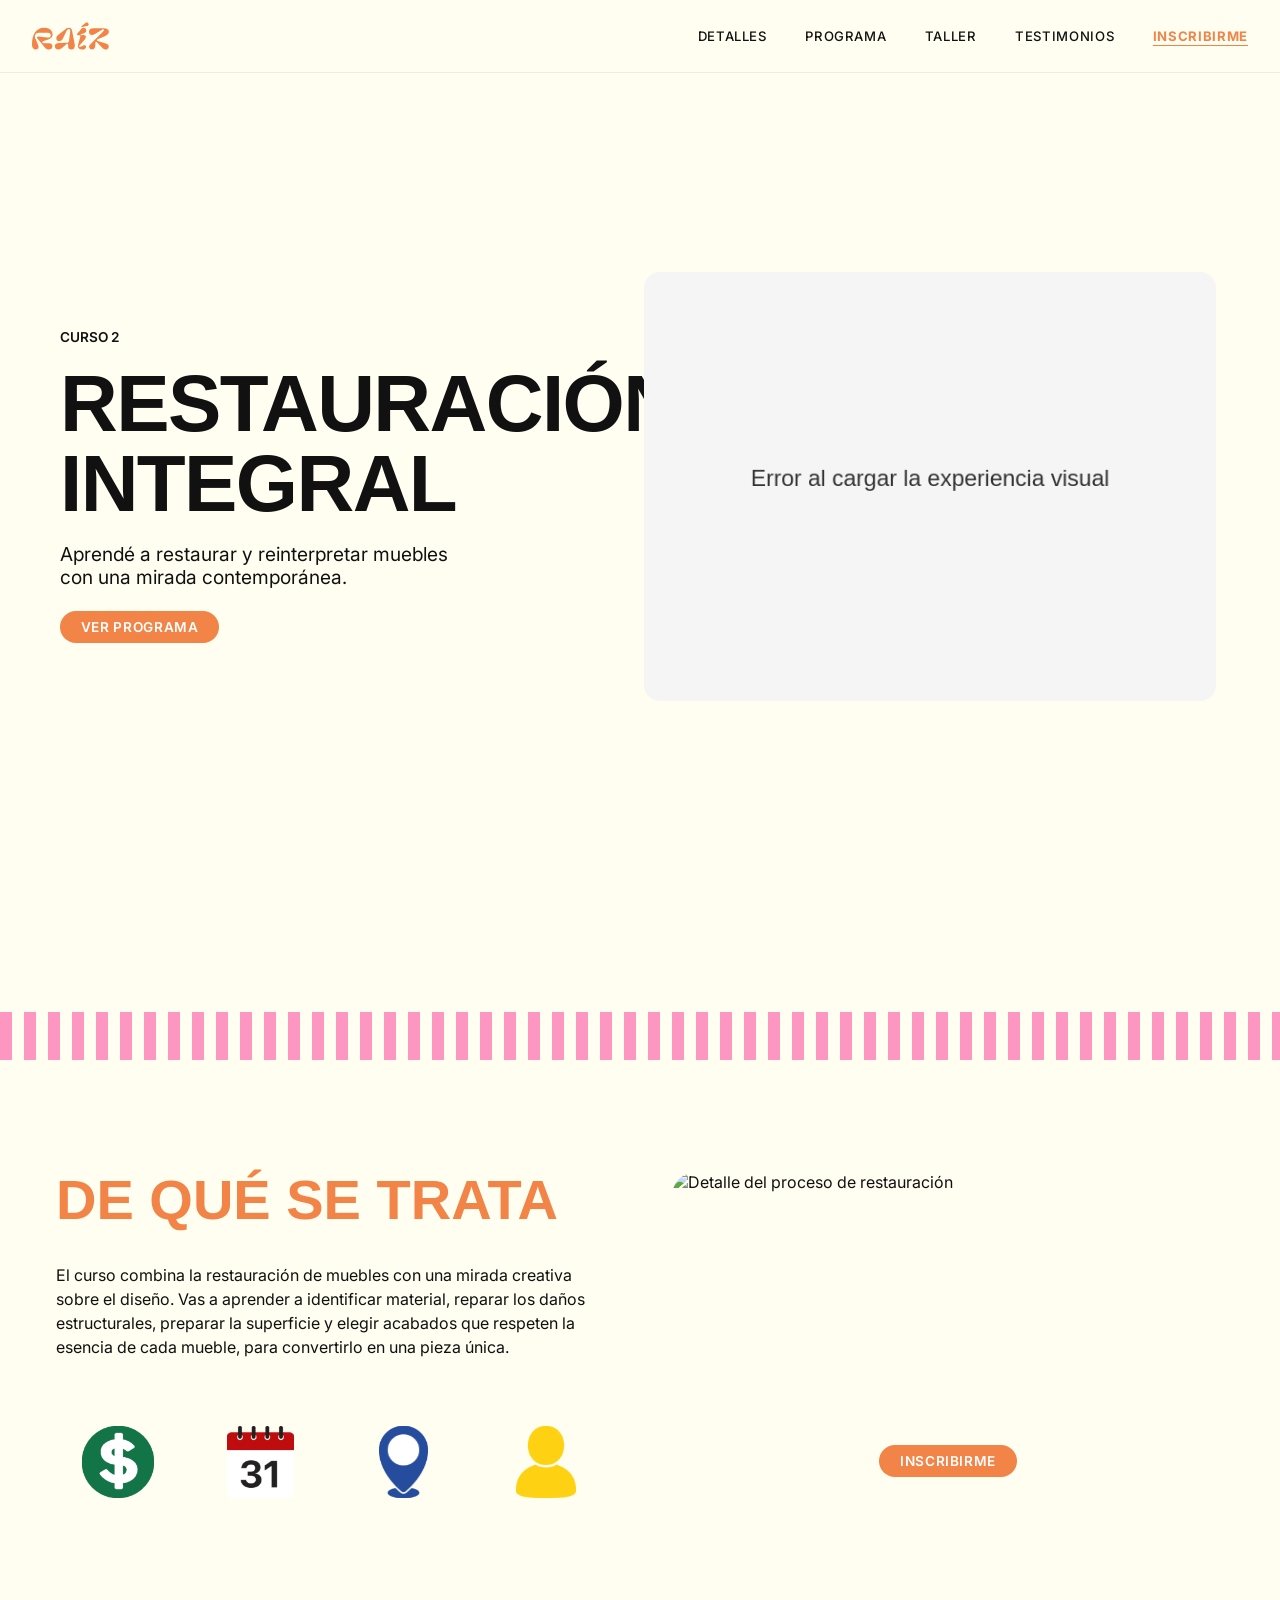
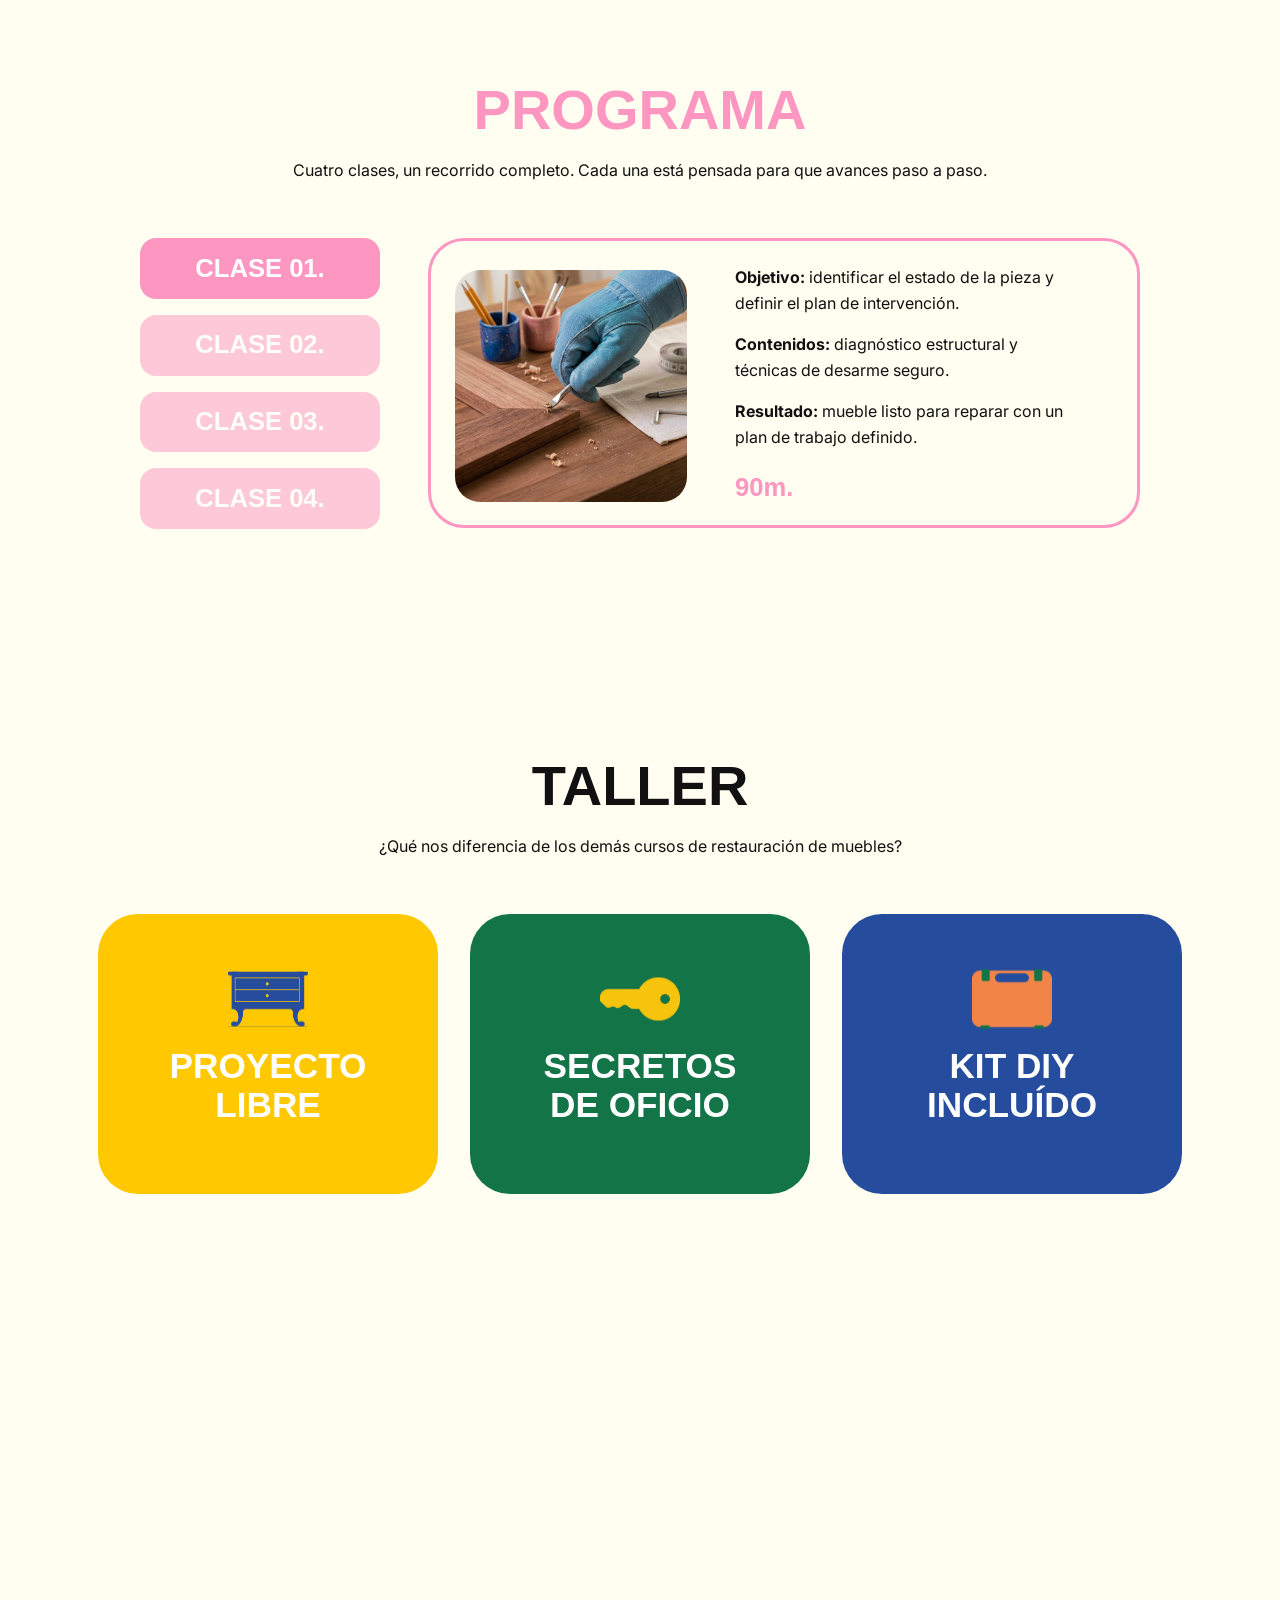
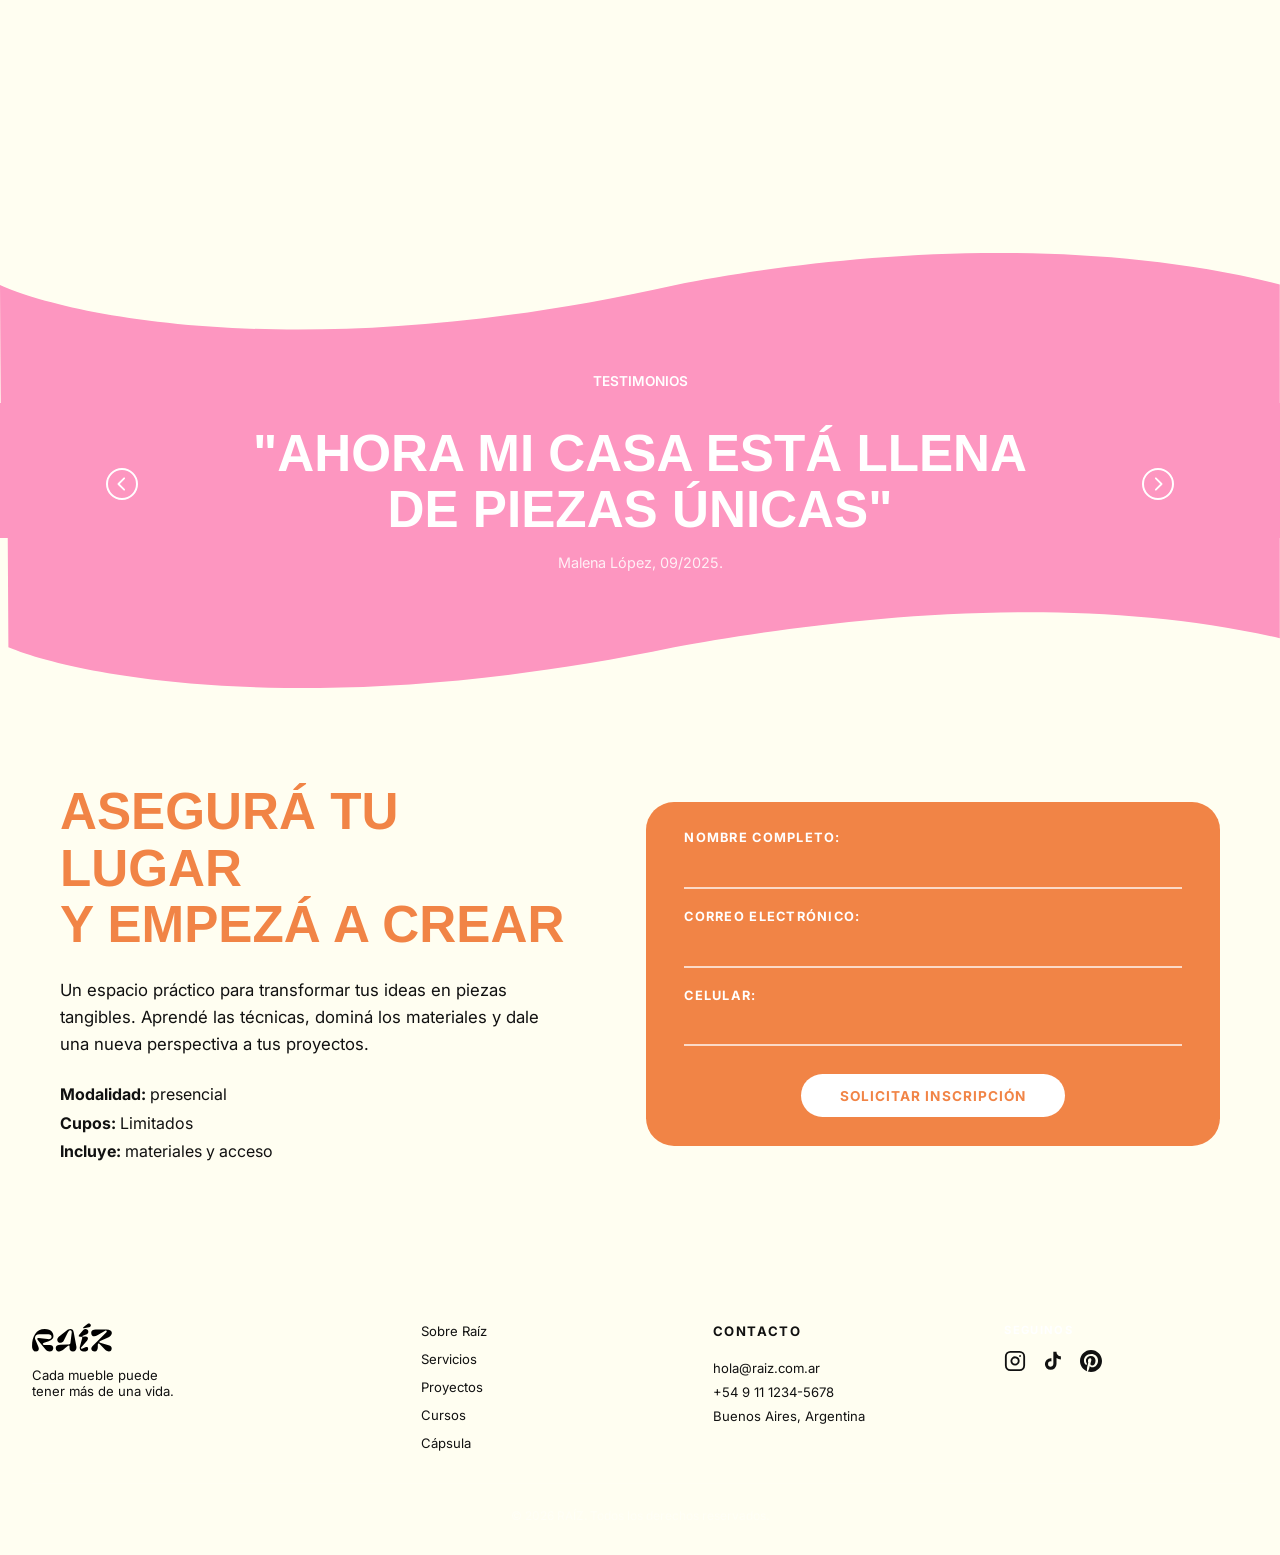
==== commit 5f831290: "desktop" ====
--- a/curso-restauracion.html
+++ b/curso-restauracion.html
@@ -68,6 +68,8 @@
   </div>
 </section>
 
+<div class="divider-pattern divider-pattern--striped" aria-hidden="true"></div>
+
     <!-- ===================== DE QUÉ SE TRATA ===================== -->
 <section class="curso-info" id="curso-info">
   <div class="curso-info__grid">
@@ -76,7 +78,7 @@
     <div class="curso-info__text">
       <h2 class="curso-info__title">DE QUÉ SE TRATA</h2>
       <p class="curso-info__desc">
-        El curso combines la restauración de muebles con una mirada creativa sobre el diseño.
+        El curso combina la restauración de muebles con una mirada creativa sobre el diseño.
         Vas a aprender a identificar material, reparar los daños estructurales, preparar la
         superficie y elegir acabados que respeten la esencia de cada mueble, para convertirlo
         en una pieza única.
@@ -91,7 +93,7 @@
           </div>
           <div class="curso-fact__content">
             <span class="curso-fact__title">COSTO</span>
-            <span class="curso-fact__value">$65.000</span>
+            <span class="curso-fact__value">$99.000</span>
           </div>
         </div>
 
@@ -132,172 +134,107 @@
 
     <!-- COLUMNA DERECHA: Imagen y CTA -->
     <div class="curso-info__media">
-      <img src="assets/curso-info.png" alt="Detalle del proceso de restauración" class="curso-info__img" />
+      <img src="assets/curso-info.jpg" alt="Detalle del proceso de restauración" class="curso-info__img" />
       <a href="#inscripcion" class="btn btn--naranja curso-info__cta">Inscribirme</a>
     </div>
 
   </div>
 </section>
 
-    <!-- ===================== PROGRAMA ===================== -->
+<!-- ===================== PROGRAMA (TABS LATERALES) ===================== -->
 <section class="curso-programa" id="programa">
-  <p class="section-eyebrow section-eyebrow--dark">PROGRAMA</p>
-
-<p class="programa__intro">
+  
+  <!-- 1. TÍTULO Y BAJADA (AGREGADOS) -->
+  <h2 class="programa__title">Programa</h2>
+  <p class="programa__intro">
     Cuatro clases, un recorrido completo. Cada una está pensada para que avances paso a paso.
   </p>
-
-  <div class="programa__accordion" id="programaAccordion">
-
-    <!-- CLASE 01 -->
-    <article class="programa__item" style="--ficha-color: var(--naranja);">
-      <h3 class="programa__trigger-wrap">
-        <button
-          class="programa__trigger"
-          type="button"
-          aria-expanded="true"
-          aria-controls="clase-panel-1"
-          id="clase-btn-1"
-        >
-          <span class="programa__trigger-label">Clase 01.</span>
-          <span class="programa__trigger-subtitle">Diagnóstico</span>
-          <span class="programa__trigger-icon" aria-hidden="true"></span>
-        </button>
-      </h3>
-      <div
-        class="programa__panel is-open"
-        id="clase-panel-1"
-        role="region"
-        aria-labelledby="clase-btn-1"
-      >
-        <div class="programa__panel-inner">
-          <div class="programa__ficha-media">
-            <img src="assets/clase-01.jpg" alt="Clase 1 — Diagnóstico inicial" />
-          </div>
-          <div class="programa__ficha-body">
-            <p><strong>Objetivo:</strong> identificar el estado del mueble y definir el plan de intervención.</p>
-            <p><strong>Contenidos:</strong> diagnóstico estructural, herramientas y técnicas de desarme seguro.</p>
-            <p><strong>Resultado:</strong> mueble listo para reparar con un plan de trabajo definido.</p>
-            <span class="programa__ficha-duracion">90m.</span>
-          </div>
-        </div>
-      </div>
-    </article>
-
-    <!-- CLASE 02 -->
-    <article class="programa__item" style="--ficha-color: var(--naranja);">
-      <h3 class="programa__trigger-wrap">
-        <button
-          class="programa__trigger"
-          type="button"
-          aria-expanded="false"
-          aria-controls="clase-panel-2"
-          id="clase-btn-2"
-        >
-          <span class="programa__trigger-label">Clase 02.</span>
-          <span class="programa__trigger-subtitle">Estructura</span>
-          <span class="programa__trigger-icon" aria-hidden="true"></span>
-        </button>
-      </h3>
-      <div
-        class="programa__panel"
-        id="clase-panel-2"
-        role="region"
-        aria-labelledby="clase-btn-2"
-      >
-        <div class="programa__panel-inner">
-          <div class="programa__ficha-media">
-            <img src="assets/clase-02.jpg" alt="Clase 2 — Reparación estructural" />
-          </div>
-          <div class="programa__ficha-body">
-            <p><strong>Objetivo:</strong> reparar uniones, rellenar faltantes y estabilizar la estructura.</p>
-            <p><strong>Contenidos:</strong> encolados, prensado, refuerzos y reemplazo de piezas dañadas.</p>
-            <p><strong>Resultado:</strong> estructura firme y lista para el tratamiento de superficie.</p>
-            <span class="programa__ficha-duracion">90m.</span>
-          </div>
-        </div>
-      </div>
-    </article>
-
-    <!-- CLASE 03 -->
-    <article class="programa__item" style="--ficha-color: var(--naranja);">
-      <h3 class="programa__trigger-wrap">
-        <button
-          class="programa__trigger"
-          type="button"
-          aria-expanded="false"
-          aria-controls="clase-panel-3"
-          id="clase-btn-3"
-        >
-          <span class="programa__trigger-label">Clase 03.</span>
-          <span class="programa__trigger-subtitle">Superficie</span>
-          <span class="programa__trigger-icon" aria-hidden="true"></span>
-        </button>
-      </h3>
-      <div
-        class="programa__panel"
-        id="clase-panel-3"
-        role="region"
-        aria-labelledby="clase-btn-3"
-      >
-        <div class="programa__panel-inner">
-          <div class="programa__ficha-media">
-            <img src="assets/clase-03.jpg" alt="Clase 3 — Preparación de superficie" />
-          </div>
-          <div class="programa__ficha-body">
-            <p><strong>Objetivo:</strong> preparar la superficie y elegir el acabado según la pieza.</p>
-            <p><strong>Contenidos:</strong> lijado, sellado, lacas, pátinas y texturas decorativas.</p>
-            <p><strong>Resultado:</strong> superficie lista para la intervención final de diseño.</p>
-            <span class="programa__ficha-duracion">90m.</span>
-          </div>
-        </div>
-      </div>
-    </article>
-
-    <!-- CLASE 04 -->
-    <article class="programa__item" style="--ficha-color: var(--naranja);">
-      <h3 class="programa__trigger-wrap">
-        <button
-          class="programa__trigger"
-          type="button"
-          aria-expanded="false"
-          aria-controls="clase-panel-4"
-          id="clase-btn-4"
-        >
-          <span class="programa__trigger-label">Clase 04.</span>
-          <span class="programa__trigger-subtitle">Identidad</span>
-          <span class="programa__trigger-icon" aria-hidden="true"></span>
-        </button>
-      </h3>
-      <div
-        class="programa__panel"
-        id="clase-panel-4"
-        role="region"
-        aria-labelledby="clase-btn-4"
-      >
-        <div class="programa__panel-inner">
-          <div class="programa__ficha-media">
-            <img src="assets/clase-04.jpg" alt="Clase 4 — Identidad y acabado final" />
-          </div>
-          <div class="programa__ficha-body">
-            <p><strong>Objetivo:</strong> definir la identidad final de la pieza y aplicar el acabado elegido.</p>
-            <p><strong>Contenidos:</strong> paletas de color, combinaciones y terminación profesional.</p>
-            <p><strong>Resultado:</strong> pieza única, restaurada y reinterpretada.</p>
-            <span class="programa__ficha-duracion">90m.</span>
-          </div>
-        </div>
-      </div>
-    </article>
-
-  </div>
-</section>
-
-<div class="divider-pattern divider-pattern--striped" aria-hidden="true"></div>
+  
+    <div class="programa__container">
+    
+    <!-- Bloque Izquierdo: Botones limpios -->
+    <div class="programa__nav" role="tablist" aria-label="Clases del programa">
+      <button class="programa__tab-btn is-active" role="tab" aria-selected="true" aria-controls="panel-clase-1" id="tab-clase-1">
+        <span class="programa__tab-label">Clase 01.</span>
+      </button>
+      
+      <button class="programa__tab-btn" role="tab" aria-selected="false" aria-controls="panel-clase-2" id="tab-clase-2" tabindex="-1">
+        <span class="programa__tab-label">Clase 02.</span>
+      </button>
+      
+      <button class="programa__tab-btn" role="tab" aria-selected="false" aria-controls="panel-clase-3" id="tab-clase-3" tabindex="-1">
+        <span class="programa__tab-label">Clase 03.</span>
+      </button>
+      
+      <button class="programa__tab-btn" role="tab" aria-selected="false" aria-controls="panel-clase-4" id="tab-clase-4" tabindex="-1">
+        <span class="programa__tab-label">Clase 04.</span>
+      </button>
+    </div>
+
+    <!-- Bloque Derecho: Fichas con borde rosa y tag inferior -->
+    <div class="programa__content">
+      
+      <!-- CONTENIDO CLASE 01 -->
+      <article class="programa__panel is-active" id="panel-clase-1" role="tabpanel" aria-labelledby="tab-clase-1">
+        <div class="programa__ficha-media">
+          <img src="assets/clase-01.jpg" alt="Clase 1 — Diagnóstico inicial" />
+        </div>
+        <div class="programa__ficha-body">
+          <p><strong>Objetivo:</strong> identificar el estado de la pieza y definir el plan de intervención.</p>
+          <p><strong>Contenidos:</strong> diagnóstico estructural y técnicas de desarme seguro.</p>
+          <p><strong>Resultado:</strong> mueble listo para reparar con un plan de trabajo definido.</p>
+          <span class="programa__ficha-duracion">90m.</span>
+        </div>
+      </article>
+
+      <!-- CONTENIDO CLASE 02 -->
+      <article class="programa__panel" id="panel-clase-2" role="tabpanel" aria-labelledby="tab-clase-2" hidden>
+        <div class="programa__ficha-media">
+          <img src="assets/clase-02.jpg" alt="Clase 2 — Reparación estructural" />
+        </div>
+        <div class="programa__ficha-body">
+          <p><strong>Objetivo:</strong> reparar uniones, rellenar faltantes y estabilizar la estructura.</p>
+          <p><strong>Contenidos:</strong> encolados, prensado y reemplazo de piezas dañadas.</p>
+          <p><strong>Resultado:</strong> estructura firme y lista<br>para el tratamiento de superficie.</p>
+          <span class="programa__ficha-duracion">120m.</span>
+        </div>
+      </article>
+
+      <!-- CONTENIDO CLASE 03 -->
+      <article class="programa__panel" id="panel-clase-3" role="tabpanel" aria-labelledby="tab-clase-3" hidden>
+        <div class="programa__ficha-media">
+          <img src="assets/clase-03.jpg" alt="Clase 3 — Preparación de superficie" />
+        </div>
+        <div class="programa__ficha-body">
+          <p><strong>Objetivo:</strong> preparar la superficie y elegir el acabado según la pieza.</p>
+          <p><strong>Contenidos:</strong> lijado, sellado, lacas, pátinas y texturas decorativas.</p>
+          <p><strong>Resultado:</strong> superficie lista para la intervención final de diseño.</p>
+          <span class="programa__ficha-duracion">90m.</span>
+        </div>
+      </article>
+
+      <!-- CONTENIDO CLASE 04 -->
+      <article class="programa__panel" id="panel-clase-4" role="tabpanel" aria-labelledby="tab-clase-4" hidden>
+        <div class="programa__ficha-media">
+          <img src="assets/clase-04.jpg" alt="Clase 4 — Identidad y acabado final" />
+        </div>
+        <div class="programa__ficha-body">
+          <p><strong>Objetivo:</strong> definir la identidad final de la pieza y aplicar el acabado elegido.</p>
+          <p><strong>Contenidos:</strong> paletas de colores y terminaciones profesional.</p>
+          <p><strong>Resultado:</strong> pieza única, restaurada y reinterpretada.</p>
+          <span class="programa__ficha-duracion">60m.</span>
+        </div>
+      </article>
+
+    </div>
+  </div>
+
+  </section>
 
 <!-- ===================== SECCIÓN DIFERENCIALES ===================== -->
 <section class="differentials" id="diferenciales">
-  <p class="section-eyebrow">EL TALLER</p>
-  <h2 class="differentials__title">¿Qué nos diferencia de los demás cursos de restauración de muebles?</h2>
+    <h2 class="differentials__title">Taller</h2>
+    <p class="differentials__intro">¿Qué nos diferencia de los demás cursos de restauración de muebles?</h2>
 
   <div class="differentials__grid">
     
@@ -306,14 +243,13 @@
       <div class="flip-card__inner">
         <!-- Frente -->
         <div class="flip-card__front card-yellow">
-          <span class="flip-card__number">01</span>
-          <h3 class="flip-card__title">Proyecto<br>Libre</h3>
-        </div>
+  <img src="assets/taller-mueble.svg" alt="" class="flip-card__icon" />
+  <h3 class="flip-card__title">Proyecto<br>Libre</h3>
+</div>
         <!-- Dorso -->
-        <div class="flip-card__back border-yellow">
-          <span class="flip-card__number-back">01</span>
-          <p class="flip-card__text">Traés tu mueble y tu idea y te ayudamos a hacerla realidad. No importa cuán difícil te parezca, lo logramos.</p>
-        </div>
+        <div class="flip-card__back bg-mueble">
+  <p class="flip-card__text">Traés tu mueble y tu idea y te ayudamos a hacerla realidad, no importa cuán difícil parezca.</p>
+</div>
       </div>
     </div>
 
@@ -322,14 +258,13 @@
       <div class="flip-card__inner">
         <!-- Frente -->
         <div class="flip-card__front card-green">
-          <span class="flip-card__number">02</span>
-          <h3 class="flip-card__title">Secretos<br>de Oficio</h3>
-        </div>
+  <img src="assets/taller-llave.svg" alt="" class="flip-card__icon" />
+  <h3 class="flip-card__title">Secretos<br>de Oficio</h3>
+</div>
         <!-- Dorso -->
-        <div class="flip-card__back border-green">
-          <span class="flip-card__number-back">02</span>
-          <p class="flip-card__text">Te llevás tips, técnicas exclusivas y trucos reales que no están en tutoriales de Youtube o en Internet.</p>
-        </div>
+        <div class="flip-card__back bg-tips">
+  <p class="flip-card__text">Te llevás tips, técnicas exclusivas y trucos reales que no están en tutoriales de Internet.</p>
+</div>
       </div>
     </div>
 
@@ -338,14 +273,13 @@
       <div class="flip-card__inner">
         <!-- Frente -->
         <div class="flip-card__front card-blue">
-          <span class="flip-card__number">03</span>
-          <h3 class="flip-card__title">Kit DIY<br>Incluído</h3>
-        </div>
+  <img src="assets/taller-kit.svg" alt="" class="flip-card__icon" />
+  <h3 class="flip-card__title">Kit DIY<br>Incluído</h3>
+</div>
         <!-- Dorso -->
-        <div class="flip-card__back border-blue">
-          <span class="flip-card__number-back">03</span>
-          <p class="flip-card__text">Te vas con el material y herramientas que necesitas para seguir transformando donde y como quieras.</p>
-        </div>
+        <div class="flip-card__back bg-kit">
+  <p class="flip-card__text">Te vas con los materiales y herramientas necesarias para seguir trabajando desde casa.</p>
+</div>
       </div>
     </div>
 
@@ -353,20 +287,17 @@
 </section>
 
 <section class="curso-video" id="curso-video">
-  <div class="curso-video__inner">
-    <p class="section-eyebrow">RESULTADOS</p>
-    <div class="curso-video__frame">
-      <video
-        class="curso-video__media"
-        controls
-        preload="metadata"
-        playsinline
-      >
-        <source src="assets/video-curso.mp4" type="video/mp4">
-        Tu navegador no soporta el elemento video.
-      </video>
-    </div>
-  </div>
+  <video
+    class="curso-video__media"
+    autoplay
+    muted
+    loop
+    playsinline
+    preload="metadata"
+  >
+    <source src="assets/video-curso.mp4" type="video/mp4">
+    Tu navegador no soporta el elemento video.
+  </video>
 </section>
 
     <!-- ===================== TESTIMONIOS ===================== -->
@@ -391,15 +322,19 @@
       <div class="testimonios__track" id="testiTrack">
         <blockquote class="testimonio is-active" data-index="0">
           <p class="testimonio__quote">"Ahora mi casa está llena de piezas únicas"</p>
-          <cite class="testimonio__author">Malena, 09/2025.</cite>
+          <cite class="testimonio__author">Malena López, 09/2025.</cite>
         </blockquote>
         <blockquote class="testimonio" data-index="1">
           <p class="testimonio__quote">"Le di una segunda vida a muebles que iba a tirar"</p>
-          <cite class="testimonio__author">Julián, 11/2025.</cite>
+          <cite class="testimonio__author">Julián Álvarez, 11/2025.</cite>
         </blockquote>
         <blockquote class="testimonio" data-index="2">
           <p class="testimonio__quote">"Aprendí técnicas que uso en todos mis proyectos"</p>
-          <cite class="testimonio__author">Sofía, 02/2026.</cite>
+          <cite class="testimonio__author">Sofía Morandi, 02/2026.</cite>
+        </blockquote>
+        <blockquote class="testimonio" data-index="3">
+          <p class="testimonio__quote">"Pude recuperar muebles que significa mucho para mí"</p>
+          <cite class="testimonio__author">Lucía Peña, 06/2026.</cite>
         </blockquote>
       </div>
 
@@ -415,8 +350,6 @@
     <!-- ===================== INSCRIPCIÓN ===================== -->
 <section class="inscripcion" id="inscripcion">
   <div class="inscripcion__inner">
-
-    <p class="inscripcion__eyebrow">INSCRIPCIÓN</p>
 
     <div class="inscripcion__layout">
 
--- a/css/style.css
+++ b/css/style.css
@@ -305,6 +305,7 @@
   letter-spacing: 0; /* Letras juntas y potentes */
   margin-bottom: 4rem; /* Le da aire al título respecto de la línea de emojis */
 }
+
 /* Timeline row */
 .proceso__timeline {
   position: relative;
--- a/css/curso-restauracion.css
+++ b/css/curso-restauracion.css
@@ -91,6 +91,34 @@
 }
 
 /* ============================================================
+   DIVIDER PATTERNS (Estilo Editorial / Brutalista)
+   ============================================================ */
+.divider-pattern {
+  width: 100%;
+  height: 48px;
+  background-color: var(--fondo);
+  
+  /* Agregá esta línea para separar el bloque de arriba */
+  margin-top: 7rem; 
+  
+  /* Opcional: si también querés separar el contenido de abajo */
+  margin-bottom: 1rem; 
+}
+
+/* NUEVO: Patrón de Líneas Verticales (Imagen 1) */
+.divider-pattern--striped {
+  background-image: repeating-linear-gradient(
+    90deg,
+    var(--rosa),
+    var(--rosa) 12px,      /* Ancho de la línea negra */
+    transparent 12px,
+    transparent 24px        /* Ciclo total de repetición */
+  );
+  /* Ajustamos el tamaño para que se alinee matemáticamente con el checkerboard */
+  background-size: 24px 100%; 
+}
+
+/* ============================================================
    DE QUÉ SE TRATA (INTERACTIVO)
    ============================================================ */
 .curso-info {
@@ -166,8 +194,8 @@
 }
 
 .fact-svg {
-  width: 54px; /* Un tamaño base un poco más controlado */
-  height: 54px; /* Forzamos un contenedor cuadrado */
+  width: 72px; /* Un tamaño base un poco más controlado */
+  height: 72px; /* Forzamos un contenedor cuadrado */
   object-fit: contain; /* Esto hace que el pin azul se achique para entrar perfectamente sin deformarse */
 }
 
@@ -182,7 +210,7 @@
   padding: 0.8rem 0.5rem;
   
   /* 🌟 MODIFICADO: Fondo rosa pleno sin bordes */
-  background: var(--rosa);
+  background: var(--naranja);
   border: none;
   border-radius: 16px;
   
@@ -252,193 +280,134 @@
 }
 
 /* ============================================================
-   PROGRAMA — accordion de clases
+   PROGRAMA — Split Lateral Minimal Rosa
    ============================================================ */
 .curso-programa {
   background: var(--fondo);
-  padding: var(--sp-xl) 2rem;
+  padding-top: 4rem;
+  padding-bottom: 8rem; /* Aumentamos el aire abajo para separarlo bien del bloque naranja */
+  padding-left: 2rem;
+  padding-right: 2rem;
+}
+
+.programa__title {
+  font-family: var(--font-display);
+  font-variation-settings: 'wdth' 80;
+  font-weight: 800;
+  font-size: clamp(1.8rem, 5vw, 3.5rem);
+  color: var(--rosa);
+  text-transform: uppercase;
   text-align: center;
-}
-
-.curso-programa .section-eyebrow{
-  color: var(--negro);
-  line-height: 0;
-  letter-spacing: 0;
+  margin-bottom: 1rem;
 }
 
 .programa__intro {
   max-width: 780px;
-  margin: 2rem auto 2.5rem;
+  margin: 0 auto 3.5rem;
   font-family: var(--font-body);
-  font-size: 1.1rem;
+  font-size: 1rem;
   line-height: 1.5;
   color: var(--negro);
   text-align: center;
 }
 
-.programa__accordion {
-  max-width: 960px;
-  margin: 3rem auto 0;
+/* Contenedor Grid */
+.programa__container {
+  max-width: 1000px;
+  margin: 0 auto;
+  display: grid;
+  grid-template-columns: 240px 1fr;
+  gap: 3rem;
+  align-items: start;
+}
+
+/* ── Botones Izquierdos (Pastillas Rosas) ─────────────────── */
+.programa__nav {
   display: flex;
   flex-direction: column;
   gap: 1rem;
 }
 
-/* ── Item (article) ─────────────────────────────────────── */
-.programa__item {
-  background: var(--blanco);
-  border: 3px solid var(--ficha-color, var(--naranja));
-  border-radius: 24px;
-  overflow: hidden;
-  transition: box-shadow 0.3s ease;
-}
-
-.programa__item:has(.programa__trigger[aria-expanded="true"]) {
-  box-shadow: 0 20px 45px rgba(0, 0, 0, 0.10);
-}
-
-/* ── Trigger (Cabecera del acordeón SIEMPRE NARANJA) ─────── */
-.programa__trigger-wrap {
-  margin: 0;       
-  font-size: 1rem; 
-}
-
-.programa__trigger {
-  width: 100%;
-  display: flex;
+.programa__tab-btn {
+  width: 100%;
+  display: flex;
+  justify-content: center;
   align-items: center;
-  gap: 1.2rem;
-  padding: 1.4rem 2rem;
-  
-  /* CAMBIO CLAVE: Ahora es naranja y texto blanco por defecto (cerrada o abierta) */
-  background: var(--ficha-color, var(--naranja)) !important;
-  color: var(--blanco) !important;
-  
+  padding: 1.1rem 1.5rem;
+  background: var(--rosa);
+  color: var(--blanco);
   border: none;
+  border-radius: 16px;
   cursor: pointer;
-  text-align: left;
-  font-family: inherit;
-  
-  /* Esquinas redondeadas arriba para acoplarse perfecto al contenedor */
-  border-top-left-radius: 20px;
-  border-top-right-radius: 20px;
-  transition: background 0.25s ease, opacity 0.25s ease;
-}
-
-/* Hover opcional: se oscurece un penique al pasar el mouse para que se note que es clickeable */
-.programa__trigger:hover {
-  background: color-mix(in srgb, var(--ficha-color) 90%, #000000) !important;
-}
-
-/* Forzamos a que las tipografías internas sean SIEMPRE blancas */
-.programa__trigger-label {
+  opacity: 0.5; /* Apagados por defecto */
+  transition: opacity 0.25s ease, transform 0.25s ease;
+}
+
+.programa__tab-btn:hover {
+  opacity: 0.8;
+}
+
+/* Botón Activo: Opacidad total */
+.programa__tab-btn.is-active {
+  opacity: 1;
+}
+
+.programa__tab-label {
   font-family: var(--font-display);
   font-variation-settings: 'wdth' 80;
   font-weight: 800;
-  font-size: 1.5rem;
-  color: var(--blanco) !important; /* Forzado a blanco */
+  font-size: 1.6rem;
   text-transform: uppercase;
   line-height: 1;
-  flex-shrink: 0;
-  min-width: 7rem;
-}
-
-.programa__trigger-subtitle {
-  font-family: var(--font-body);
-  font-weight: 600;
-  font-size: 1rem;
-  color: var(--blanco) !important; /* Forzado a blanco */
-  flex: 1;
-  letter-spacing: 0.02em;
-}
-
-/* ── Ícono (+ / X Animado) ──────────────────────────────── */
-.programa__trigger-icon {
-  flex-shrink: 0;
-  width: 28px;
-  height: 28px;
-  border-radius: 50%;
-  
-  /* CORRECCIÓN: El círculo ahora es blanco por defecto para que contraste sobre el fondo naranja */
-  background: var(--blanco) !important;
-  border: 2px solid var(--blanco) !important;
-  
+}
+
+/* ── Ficha de Contenido (Borde Rosa) ──────────────────────── */
+.programa__content {
+  background: transparent;
+  border: 3px solid var(--rosa);
+  border-radius: 36px; /* Esquinas bien marcadas y redondas */
+  padding-right: 2rem;
+  height: 290px;
   position: relative;
-  transition: transform 0.35s cubic-bezier(0.25, 1, 0.5, 1);
-}
-
-/* Estado ABIERTO: Solo aplicamos la rotación de 45° para formar la X */
-.programa__trigger[aria-expanded="true"] .programa__trigger-icon {
-  transform: rotate(45deg); 
-}
-
-.programa__trigger-icon::before,
-.programa__trigger-icon::after {
-  content: '';
-  position: absolute;
-  /* Las líneas internas se mantienen siempre naranjas para resaltar sobre el fondo blanco del círculo */
-  background: var(--ficha-color, var(--naranja)) !important;
-  border-radius: 2px;
-  top: 50%;
-  left: 50%;
-  transform: translate(-50%, -50%);
-}
-
-.programa__trigger-icon::before {
-  width: 12px;
-  height: 2px; /* Línea horizontal del + */
-}
-
-.programa__trigger-icon::after {
-  width: 2px;
-  height: 12px; /* Línea vertical del + */
-}
-
-/* ── Panel ──────────────────────────────────────────────── */
+}
+
+/* Paneles contenedores */
 .programa__panel {
-  max-height: 0;
-  overflow: hidden;
-  transition: max-height 0.38s cubic-bezier(0.25, 1, 0.5, 1);
-}
-
-.programa__panel.is-open {
-  max-height: 600px; /* valor mayor al contenido real; ajustá si la imagen es más alta */
-}
-
-.programa__panel-inner {
+  display: none;
+  grid-template-columns: 280px 1fr;
+  padding: 1.5rem;
+  align-items: center;
+  position: relative;
+}
+
+.programa__panel.is-active {
   display: grid;
-  grid-template-columns: 240px 1fr;
-  gap: 2rem;
-  align-items: center;
-  padding: 1.2rem 2rem 2rem; /* el padding vive acá adentro, no en el panel */
-  text-align: left;
-}
-
-/* ── Media ──────────────────────────────────────────────── */
-.programa__ficha-media {
-  width: 100%;
-  aspect-ratio: 1 / 1;
-  border-radius: 16px;
-  overflow: hidden;
-  background: var(--fondo);
+  animation: fadeInTab 0.3s ease-out forwards;
+}
+
+@keyframes fadeInTab {
+  from { opacity: 0; }
+  to { opacity: 1; }
 }
 
 .programa__ficha-media img {
-  width: 100%;
-  height: 100%;
+  width: 83%;
+  height: 83%;
   object-fit: cover;
   display: block;
-}
-
-/* ── Body ───────────────────────────────────────────────── */
+  border-radius: 25px;
+}
+
+/* Textos informativos */
 .programa__ficha-body {
-  font-size: 0.95rem;
-  line-height: 1.5;
+  font-size: 1rem;
+  line-height: 1.6;
   color: var(--negro);
+  z-index: 1; /* Por encima de la marca de agua */
 }
 
 .programa__ficha-body p {
-  margin-bottom: 0.65rem;
+  margin: 0 0 1rem 0;
 }
 
 .programa__ficha-body p:last-of-type {
@@ -451,61 +420,48 @@
   font-family: var(--font-display);
   font-variation-settings: 'wdth' 80;
   font-weight: 800;
-  font-size: 1.4rem;
-  color: var(--ficha-color, var(--naranja));
-}
-
-/* ── Responsive ─────────────────────────────────────────── */
-@media (max-width: 680px) {
-  .programa__panel-inner {
+  font-size: 1.6rem;
+  color: var(--rosa);
+}
+
+/* ── Adaptación Móvil ───────────────────────────────────── */
+@media (max-width: 768px) {
+  .programa__container {
     grid-template-columns: 1fr;
-    padding: 0 1.2rem 1.6rem;
-    gap: 1.2rem;
-  }
-
-  .programa__ficha-media {
-    aspect-ratio: 16 / 9;
-  }
-
-  .programa__trigger {
-    padding: 1.2rem 1.2rem;
-    gap: 0.8rem;
-  }
-
-  .programa__trigger-label {
-    font-size: 1.2rem;
-    min-width: 5.5rem;
-  }
-}
-
-/* ============================================================
-   DIVIDER PATTERNS (Estilo Editorial / Brutalista)
-   ============================================================ */
-.divider-pattern {
-  width: 100%;
-  height: 48px; /* Mantiene la misma altura que ya usabas */
-  background-color: var(--blanco); /* Fondo base idéntico */
-}
-
-/* NUEVO: Patrón de Líneas Verticales (Imagen 1) */
-.divider-pattern--striped {
-  background-image: repeating-linear-gradient(
-    90deg,
-    var(--negro),
-    var(--negro) 12px,      /* Ancho de la línea negra */
-    transparent 12px,
-    transparent 24px        /* Ciclo total de repetición */
-  );
-  /* Ajustamos el tamaño para que se alinee matemáticamente con el checkerboard */
-  background-size: 24px 100%; 
-}
-
+    gap: 1.5rem;
+  }
+
+  .programa__nav {
+    flex-direction: row;
+    overflow-x: auto;
+    padding-bottom: 0.5rem;
+  }
+
+  .programa__tab-btn {
+    flex-shrink: 0;
+    width: auto;
+    padding: 0.8rem 1.4rem;
+  }
+
+  .programa__panel {
+    grid-template-columns: 1fr;
+    gap: 1.5rem;
+    padding: 1.5rem;
+  }
+
+  .programa__panel-watermark {
+    position: static;
+    margin-top: 1.5rem;
+    text-align: right;
+    font-size: 2rem;
+  }
+}
 
 /* ============================================================
    EL TALLER — flip cards diferenciales
    ============================================================ */
 .differentials {
-  background: var(--naranja);
+  background: var(--fondo);
   /* Reducimos el padding inferior (abajo) a la mitad o menos, manteniendo el superior */
   padding: var(--sp-xl) 2rem 2rem 2rem; 
   text-align: center;
@@ -513,35 +469,48 @@
 
 /* Reutilizamos la misma lógica que en tu sección programa */
 .differentials .section-eyebrow {
-  color: var(--blanco);
+  color: var(--negro);
   line-height: 0;
   letter-spacing: 0;
 }
 
 .differentials__title {
+  font-family: var(--font-display);
+  font-variation-settings: 'wdth' 80;
+  font-weight: 800;
+  font-size: clamp(1.8rem, 5vw, 3.5rem);
+  color: var(--negro);
+  text-transform: uppercase;
+  text-align: center;
+  margin-bottom: 1rem;
+}
+
+.differentials__intro {
   max-width: 780px;
-  margin: 2rem auto 2.5rem;
+  margin: 0 auto 3.5rem;
   font-family: var(--font-body);
-  font-size: 1.1rem;
+  font-size: 1rem;
   line-height: 1.5;
-  color: var(--blanco);
+  color: var(--negro);
   text-align: center;
-
-} 
-
-/* Grilla contenedora */
+}
+
 .differentials__grid {
   display: grid;
-  grid-template-columns: repeat(auto-fit, minmax(280px, 1fr));
+  /* Definimos que las columnas tengan el ancho de tu tarjeta (340px) */
+  /* El 'justify-content: center' es lo que hace la magia de centrar todo el bloque */
+  grid-template-columns: repeat(auto-fit, 340px);
+  justify-content: center; 
   gap: 2rem;
   max-width: 1100px;
-  margin: 0 auto; /* El margen inferior queda en 0 para no empujar el video hacia abajo */
+  margin: 0 auto;
 }
 
 /* --- Estructura del Flip --- */
 .flip-card {
   background-color: transparent;
-  height: 320px; 
+  height: 280px; 
+  width: 340px;
   perspective: 1000px; 
 }
 
@@ -577,21 +546,23 @@
 }
 
 /* --- FRENTE (Número absoluto, título al centro) --- */
+
+/* Ajuste del contenedor frontal */
 .flip-card__front {
   color: var(--blanco);
   justify-content: center; 
-  align-items: center;     
+  align-items: center;    
   text-align: center;
-}
-
-.flip-card__number {
-  font-family: var(--font-body);
-  font-size: 2rem;
-  font-weight: 700;
-  position: absolute;
-  top: 2.5rem;  
-  left: 2rem;  
-  margin: 0;
+  gap: 0.5rem; /* Esto reduce el espacio entre el ícono y el título, haciendo que el ícono se perciba más arriba */
+  padding-top: 1rem; /* Esto empuja un poco el contenido hacia arriba dentro de la card */
+}
+
+/* Estilo del ícono */
+.flip-card__icon {
+  width: 80px; 
+  height: 80px;
+  display: block;
+  /* Eliminamos el margin-bottom si usamos 'gap' en el contenedor */
 }
 
 .flip-card__title {
@@ -612,33 +583,42 @@
 
 
 /* --- DORSO (Espejado y corregido posición absoluta) --- */
+/* --- DORSO (Transformado en Ficha Fotográfica) --- */
 .flip-card__back {
-  background: var(--fondo); 
-  transform: rotateY(180deg); /* Se mantiene rotado atrás */
-  justify-content: center; /* Centrado vertical para el texto del dorso */
-  align-items: center;     /* Centrado horizontal */
+  position: absolute;
+  top: 0;
+  left: 0;
+  width: 100%;
+  height: 100%;
+  transform: rotateY(180deg);
+  border-radius: 40px;
+  overflow: hidden; /* Esto recorta la imagen dentro del borde redondeado */
+  display: flex;
+  justify-content: center;
+  align-items: center;
+  padding: 2rem;
+  background-size: cover;
+  background-position: center;
+  /* Overlay oscuro para legibilidad automática */
+  background-blend-mode: multiply;
+  background-color: rgba(0, 0, 0, 0.6); 
+  border: 4px solid var(--blanco); /* Borde blanco fino para dar elegancia */
+}
+
+/* Cambiá esto en tu CSS */
+.bg-mueble { background-image: url('../assets/imagen-mueble.jpg'); }
+.bg-tips   { background-image: url('../assets/imagen-tips.jpg'); }
+.bg-kit    { background-image: url('../assets/imagen-kit.jpg'); }
+
+/* Ajuste del texto para que contraste sobre la foto */
+.flip-card__text {
+  color: var(--blanco);
+  font-family: var(--font-body);
+  font-size: 1.05rem;
+  line-height: 1.4;
   text-align: center;
-}
-
-.flip-card__number-back {
-  font-family: var(--font-body);
-  font-size: 2rem;
-  font-weight: 700;
-  position: absolute;
-  top: 2.5rem;  
-  left: 2rem;  
   margin: 0;
-}
-
-.flip-card__text {
-  font-family: var(--font-body);
-  font-size: 1.1rem;
-  line-height: 1.5;
-  color: var(--negro);
-  font-weight: 500;
-  text-align: center;
-  width: 100%;
-  margin: 0;
+  z-index: 2; /* Asegura que el texto esté encima de todo */
 }
 
 /* Bordes y textos de color combinados */
@@ -659,18 +639,17 @@
    VIDEO
    ============================================================ */
 .curso-video {
-  background: var(--naranja);
-  padding: var(--sp-xl) 2rem 180px 2rem; 
-  
-  /* ANTES: max-width: var(--max-w); margin: 0 auto;  <- esto angostaba TODA la sección */
-  /* AHORA: la hacemos full-bleed para que el fondo naranja llegue de punta a punta */
   width: 100vw;
-  margin-left: calc(50% - 50vw);
-  margin-right: calc(50% - 50vw);
-  margin-top: -1.5rem;
-  
-  box-sizing: border-box;
-  text-align: center;
+  position: relative;
+  z-index: 1;
+  left: 50%;
+  right: 50%;
+  margin-left: -50vw;
+  margin-right: -50vw;
+  overflow: hidden;
+  line-height: 0; /* Elimina un pequeño espacio fantasma que los videos dejan abajo */
+  padding-top: 4rem;
+  padding-bottom: 8rem;
 }
 
 /* Acá sí va la restricción de ancho, solo para el contenido (el video) */
@@ -687,8 +666,10 @@
 
 .curso-video__media {
   width: 100%;
+  height: auto;
   display: block;
-  border-radius: 40px; /* Corregido error de sintaxis que tenías: border: radius 40px;px; */
+  object-fit: cover; /* Asegura que llene el espacio perfectamente */
+  border-radius: 0;  /* Quitamos los bordes redondeados para que toque las esquinas de la pantalla */
 }
 
 .curso-video__frame {
@@ -718,25 +699,19 @@
   width: 100vw;
   margin-left: calc(50% - 50vw);
   margin-right: calc(50% - 50vw);
-  margin-top: -60px; 
+  
+  /* Aumentamos este valor negativo para "pisar" más el video */
+  /* Ajustalo según cuánto quieras que cubra (ej: -150px, -200px) */
+  margin-top: -205px; 
+  
   margin-bottom: 0;
   text-align: center;
-  padding: var(--sp-xl) 2rem; 
+  padding: 120px 2rem 100px 2rem; /* Aumentamos el padding-top para compensar el margen negativo */
   box-sizing: border-box;
   background: transparent;
-}
-
-/* NUEVO: capa naranja detrás de la curva del SVG */
-.curso-testimonios::before {
-  content: "";
-  position: absolute;
-  top: -2px;              /* -2px para tapar cualquier línea de 1px por redondeo */
-  left: 0;
-  width: 100%;
-  height: 170px;           /* un poco más que el alto de .curva-sup (150px) para cubrir toda la variación de la curva */
-  background: var(--naranja);
-  z-index: 0;              /* debajo del SVG rosa (.testimonios-bg tiene z-index:1) */
-  pointer-events: none;
+  
+  /* Aseguramos que la sección esté por encima del video */
+  z-index: 10; 
 }
 
 /* Evitamos descalces en las curvas vectoriales */
@@ -903,20 +878,6 @@
 .inscripcion__inner {
   max-width: 1160px;
   margin: 0 auto;
-}
-
-/* ── Eyebrow ──────────────────────────────────────────────── */
-.inscripcion__eyebrow {
-  display: block;
-  text-align: center;
-  font-family: var(--font-body);
-  font-weight: 700;
-  font-size: 0.85rem;
-  letter-spacing: 0.08em;
-  text-transform: uppercase;
-  color: var(--negro);
-  text-decoration-thickness: 1.5px;
-  margin-bottom: clamp(2rem, 4vw, 3.5rem);
 }
 
 /* ── Layout 2 columnas ───────────────────────────────────── */
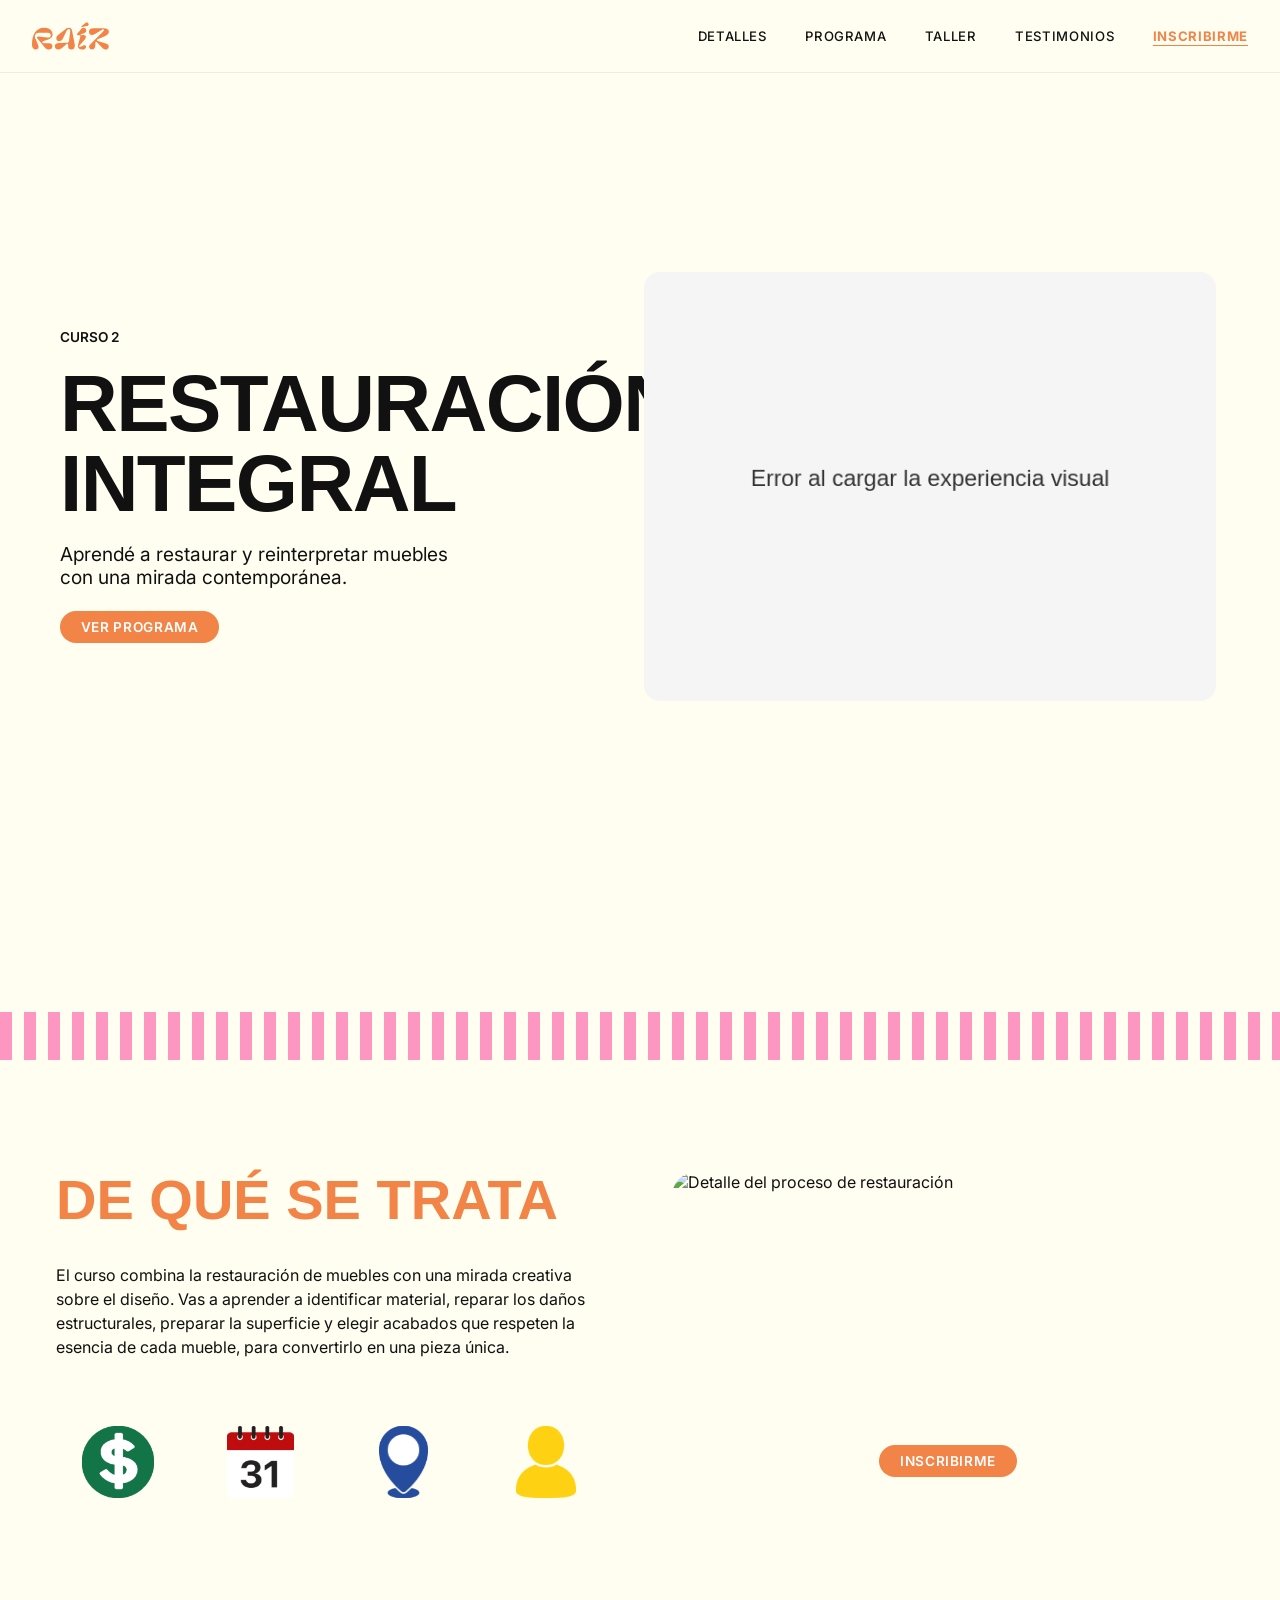
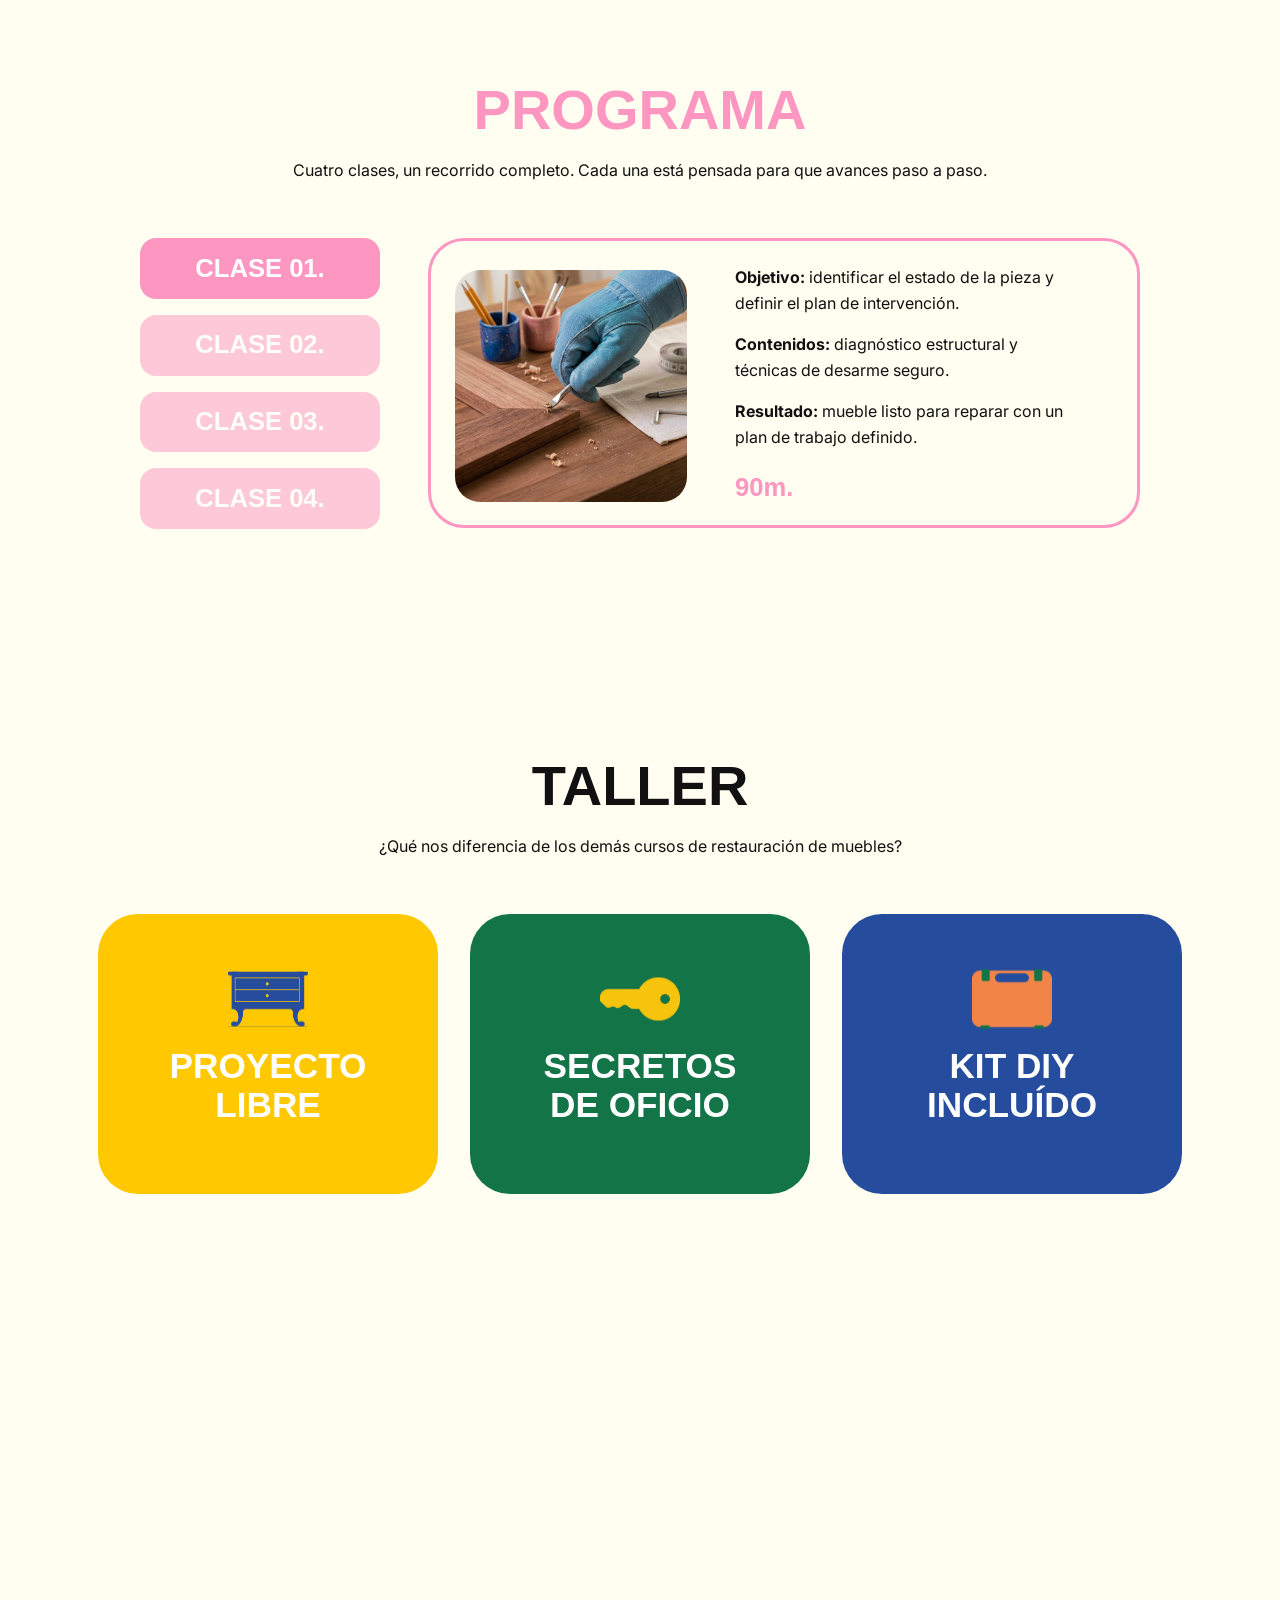
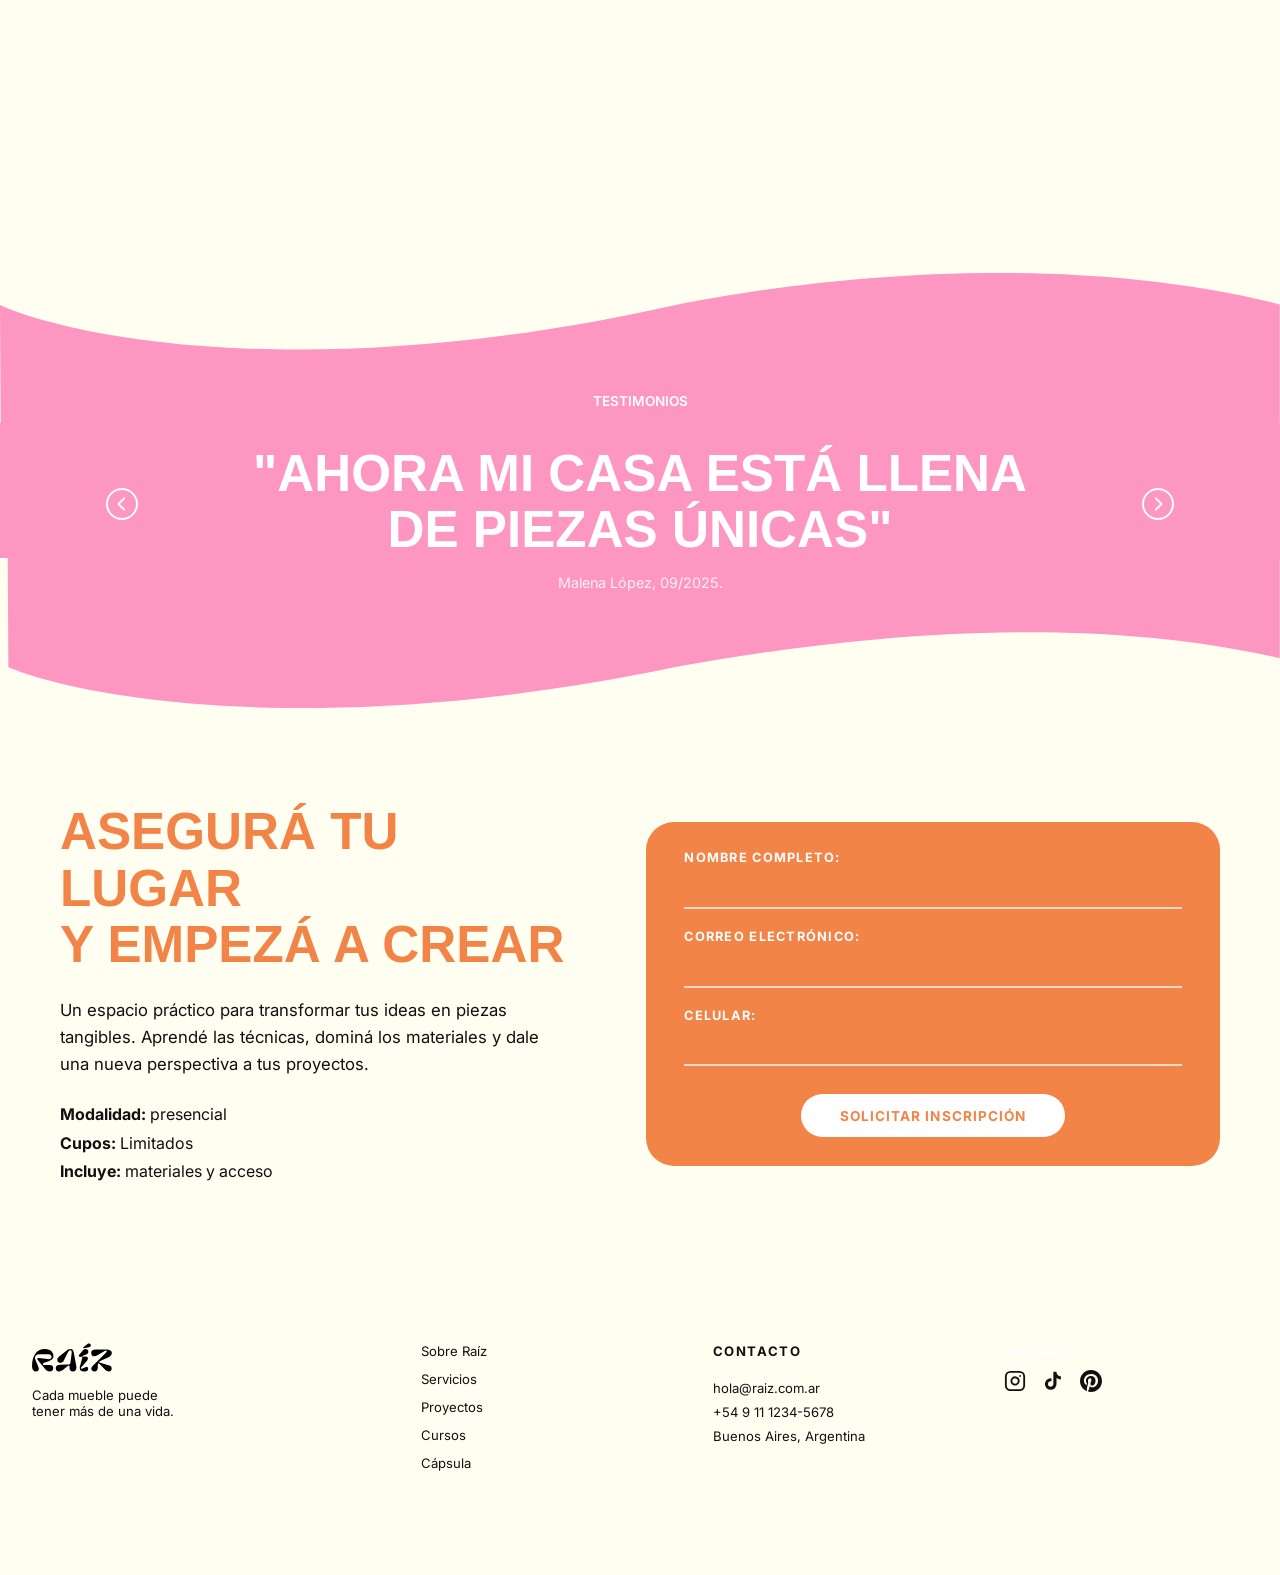
==== commit 01438186: "mobile-detalle" ====
--- a/curso-restauracion.html
+++ b/curso-restauracion.html
@@ -195,7 +195,7 @@
         <div class="programa__ficha-body">
           <p><strong>Objetivo:</strong> reparar uniones, rellenar faltantes y estabilizar la estructura.</p>
           <p><strong>Contenidos:</strong> encolados, prensado y reemplazo de piezas dañadas.</p>
-          <p><strong>Resultado:</strong> estructura firme y lista<br>para el tratamiento de superficie.</p>
+          <p><strong>Resultado:</strong> estructura firme y lista para el tratamiento de superficie.</p>
           <span class="programa__ficha-duracion">120m.</span>
         </div>
       </article>
@@ -245,6 +245,7 @@
         <div class="flip-card__front card-yellow">
   <img src="assets/taller-mueble.svg" alt="" class="flip-card__icon" />
   <h3 class="flip-card__title">Proyecto<br>Libre</h3>
+  <span class="flip-card__hint">VER MÁS</span>
 </div>
         <!-- Dorso -->
         <div class="flip-card__back bg-mueble">
@@ -260,6 +261,7 @@
         <div class="flip-card__front card-green">
   <img src="assets/taller-llave.svg" alt="" class="flip-card__icon" />
   <h3 class="flip-card__title">Secretos<br>de Oficio</h3>
+  <span class="flip-card__hint">VER MÁS</span>
 </div>
         <!-- Dorso -->
         <div class="flip-card__back bg-tips">
@@ -275,6 +277,7 @@
         <div class="flip-card__front card-blue">
   <img src="assets/taller-kit.svg" alt="" class="flip-card__icon" />
   <h3 class="flip-card__title">Kit DIY<br>Incluído</h3>
+  <span class="flip-card__hint">VER MÁS</span>
 </div>
         <!-- Dorso -->
         <div class="flip-card__back bg-kit">
@@ -284,6 +287,13 @@
     </div>
 
   </div>
+
+  <div class="differentials__dots">
+  <button class="dot is-active" aria-label="Card 1"></button>
+  <button class="dot" aria-label="Card 2"></button>
+  <button class="dot" aria-label="Card 3"></button>
+</div>
+
 </section>
 
 <section class="curso-video" id="curso-video">
--- a/css/style.css
+++ b/css/style.css
@@ -271,6 +271,11 @@
   margin-bottom: 1.4rem;
 }
 
+/* Ocultar móvil por defecto */
+.sobre__title--mobile {
+  display: none;
+}
+
 .sobre__body {
   font-size: 1rem;
   line-height: 1.5;
@@ -414,6 +419,11 @@
   line-height: 1.4;
   color: var(--negro);
   opacity: 100%;
+}
+
+/* Oculta la versión mobile por defecto */
+.proceso-mobile{
+    display: none;
 }
 
 /* ============================================================
@@ -811,29 +821,50 @@
   75%       { transform: translateX(10px); }
 }
 
-/* ============================================================
-   RESPONSIVE
-   ============================================================ */
-@media (max-width: 768px) {
-  .mito-realidad__grid {
-    grid-template-columns: 1fr 1fr;
-    max-width: 560px;
-  }
-
-  .mr-card {
-    height: 200px;
-  }
-}
-
-@media (max-width: 480px) {
-  .mito-realidad__grid {
-    grid-template-columns: 1fr;
-    max-width: 320px;
-  }
-
-  .mr-card {
-    height: 210px;
-  }
+/* ==========================================================
+   MITO / REALIDAD — MOBILE
+========================================================== */
+
+@media (max-width:768px){
+
+.mito-realidad{
+    overflow: visible;
+}
+
+/* Aseguramos que los festones se mantengan en su lugar */
+  .mito-realidad::before,
+  .mito-realidad::after {
+    background-size: 30px 24px; /* Un poco más chicos para móvil */
+  }
+
+.mito-realidad__grid{
+    display:flex;
+    gap:18px;
+    overflow-x:auto;
+    overflow-y:hidden;
+    scroll-snap-type:x mandatory;
+    -webkit-overflow-scrolling:touch;
+    justify-content:flex-start;
+    padding:8px 8px 16px;
+    margin:0;
+}
+
+/* ocultar scrollbar */
+.mito-realidad__grid::-webkit-scrollbar{
+    display:none;
+}
+
+.mito-realidad__grid{
+    scrollbar-width:none;
+}
+
+.mr-card{
+    flex:0 0 88%;
+    max-width:320px;
+    height:220px;
+    scroll-snap-align:center;
+}
+
 }
 
 /* ============================================================
@@ -874,6 +905,10 @@
   max-width: 960px; /* Reducido de 1050px */
   margin: 0 auto;
   padding: 1rem; /* Menos espacio arriba/abajo */
+}
+
+.curso-tap-hint {
+  display: none;
 }
 
 /* Modificación de las dimensiones del contenedor individual */
@@ -1562,7 +1597,7 @@
     justify-content: center;
     align-items: center;
     text-align: center;
-    padding-top: calc(var(--nav-h) + 1.5rem); 
+    padding-top: calc(var(--nav-h) + 2rem); 
     padding-left: 1.5rem;
     padding-right: 1.5rem;
     padding-bottom: 0px; 
@@ -1609,18 +1644,28 @@
   .sobre {
     padding-left: 2rem !important;
     padding-right: 2rem !important;
-    padding-top: 100px !important; 
-    padding-bottom: 40px !important;
+    padding-top: 70px !important; 
+    padding-bottom: 60px !important;
   }
   .sobre__title {
     font-size: 1.8rem; 
     line-height: 1.15;
     margin-bottom: 1.2rem;
   }
+
+  .sobre__title--desktop {
+    display: none;
+  }
+  
+  /* Mostrar versión móvil */
+  .sobre__title--mobile {
+    display: block;
+  }
+
   .sobre__body {
     font-size: 0.95rem;
     line-height: 1.45;
-    max-width: 100%; 
+    max-width: 90%; 
     padding-left: 0.5rem;
     padding-right: 0.5rem;
   }
@@ -1629,107 +1674,122 @@
     display: none;
   }
 
-/* --- NUESTRO PROCESO MOBILE --- */
-  .proceso {
-    padding-left: 1.5rem !important;
-    padding-right: 1.5rem !important;
-    padding-top: 40px !important;
-    padding-bottom: 100px !important;
-  }
-
-  .proceso__title {
-    font-size: 1.8rem;
-    line-height: 1.15;
-    margin-bottom: 2.5rem;
-    text-align: center;
-  }
-
-  /* Contenedor del timeline horizontal centrado */
-  .proceso__timeline {
-    position: relative;
-    display: flex;
-    justify-content: center;
-    align-items: center;
-    margin: 0 auto 2.5rem;
-    max-width: 280px; /* Acotamos el ancho para que no se disperse */
-    padding: 0;
-  }
-
-  /* La línea vuelve a ser horizontal y perfectamente centrada */
-  .proceso__line {
-    position: absolute;
-    left: 0;
-    right: 0;
-    top: 50%;
-    transform: translateY(-50%);
-    height: 2px;
-    width: 100%;
-    background: var(--blanco);
-    z-index: 1;
-  }
-
-  /* Los botones se distribuyen de forma pareja sobre la línea */
-  .proceso__icons {
-    display: flex;
-    flex-direction: row; 
-    justify-content: space-between;
-    width: 100%;
-    z-index: 2;
-  }
-
-  .proceso__icon-btn {
-    width: 48px;
-    height: 48px;
-    background: transparent;
-    border: none;
-    padding: 0;
-    cursor: pointer;
-    display: flex;
-    align-items: center;
-    justify-content: center;
-  }
-
-  .proceso__icon-img {
-    width: 100%;
-    height: 100%;
-    object-fit: contain;
-  }
-
-  /* Contenedor de las tarjetas de texto */
-  .proceso__cards {
-    display: flex;
-    justify-content: center;
-    width: 100%;
-    margin-top: 0;
-  }
-
-  /* Tarjeta blanca centrada y compacta */
-  .proceso__card {
-    width: 100%;
-    max-width: 320px; /* Evita que desborde los lados del teléfono */
-    padding: 1.5rem;
-    border-radius: 20px;
-    background: var(--blanco);
-    text-align: center; /* Alineación centrada, más estética para este bloque */
-    box-shadow: 0 8px 24px rgba(0,0,0,0.08);
-    box-sizing: border-box;
-  }
-
-  .proceso__card-title {
-    font-size: 1.3rem;
-    margin-bottom: 0.7rem;
-  }
-
-  .proceso__card p {
-    font-size: 0.9rem;
-    line-height: 1.45;
-    color: var(--negro);
-  }
-
-  /* Anula los saltos de línea (<br>) internos de la tarjeta en mobile */
-  .proceso__card br {
-    display: none;
-  }
+/* ==========================================================
+   PROCESO MOBILE NUEVO
+========================================================== */
+
+@media (max-width:768px){
+
+.proceso{
+    display:none;
+}
+
+.proceso-mobile{
+    display:block;
+    padding:40px 24px 80px;
+    position:relative;
+}
+
+.proceso-mobile .section-eyebrow{
+    display:block;
+    width:100%;
+    text-align:center;
+    font-family:var(--font-body);
+    font-size:.9rem;
+    font-weight:800;
+    text-transform:uppercase;
+    color:var(--negro);
+    margin-bottom:20px;
+}
+
+.timeline-mobile{
+    position:relative;
+    margin-top:100px;
+    min-height:350px;
+}
+
+.timeline-mobile__line{
+    position:absolute;
+    left:24px;
+    top:10px;
+    height:335px;
+    width:5px;
+    background:var(--negro);
+    border-radius:999px;
+}
+
+.timeline-item{
+    position:relative;
+    display:flex;
+    align-items:center;
+    margin-bottom:95px;
+    min-height:48px;
+}
+
+.timeline-btn{
+    width:48px;
+    height:48px;
+    border:none;
+    background:none;
+    padding:0;
+    flex-shrink:0;
+    z-index:2;
+    cursor:pointer;
+}
+
+.timeline-btn img{
+    width:48px;
+    display:block;
+}
+
+.timeline-card{
+    position:absolute;
+    left:72px;
+    top:50%;
+    transform:translateY(-50%);
+    width:calc(100% - 72px);
+    background:var(--blanco);
+    border-radius:24px;
+    padding:18px;
+    box-shadow:0 12px 25px rgba(0,0,0,.12);
+    z-index:5;
+
+    animation:popInMobile .25s ease;
+    will-change:transform, opacity;
+}
+
+.timeline-card h3{
+    font-family:var(--font-display);
+    font-size:1.8rem;
+    margin-bottom:.5rem;
+}
+
+.timeline-card p{
+    font-size:.82rem;
+    line-height:1.45;
+}
+
+.timeline-card[hidden]{
+    display:none !important;
+}
+
+/* ---------- Animación propia para mobile ---------- */
+
+@keyframes popInMobile{
+
+    from{
+        opacity:0;
+        transform:translateY(-50%) scale(.9);
+    }
+
+    to{
+        opacity:1;
+        transform:translateY(-50%) scale(1);
+    }
+
+}
+
+}
 
   /* --- CAROUSEL PROYECTOS MOBILE --- */
   .proyectos__grid {
@@ -1777,6 +1837,83 @@
     margin-top: 1.5rem;
     width: 100%;
   }
+  
+  /* ── Cursos mobile — carrusel ──────────────────────────────── */
+.cursos {
+  padding: 2rem 0;
+  margin-top: 2rem;
+}
+
+.cursos__intro {
+  padding: 0 1.5rem;
+}
+
+.cursos__grid {
+  display: flex;
+  flex-direction: row;
+  overflow-x: auto;
+  scroll-snap-type: x mandatory;
+  -webkit-overflow-scrolling: touch;
+  scrollbar-width: none;
+  gap: 1rem;
+  padding: 1rem 1.5rem 1.5rem;
+  max-width: 100%;
+  margin: 0;
+}
+
+.cursos__grid::-webkit-scrollbar {
+  display: none;
+}
+
+.curso-tap-hint {
+  display: block;
+  font-size: 0.7rem;
+  font-weight: 600;
+  color: rgba(255, 255, 255, 0.75);
+  text-transform: uppercase;
+  letter-spacing: 0.05em;
+  margin-top: auto;
+  padding-top: 0.4rem;
+}
+
+.curso-flip {
+  flex: 0 0 260px;      /* ancho fijo de cada card */
+  width: 260px;
+  height: 360px;        /* alto fijo — sin aspect-ratio */
+  aspect-ratio: unset;  /* cancela el aspect-ratio de desktop */
+  scroll-snap-align: center;
+}
+
+.curso-img-wrapper {
+  width: 170px;
+  height: 140px;
+}
+
+.curso-name {
+  font-size: 1.1rem;
+  margin: 2rem 0 0.6rem 0;
+}
+
+.curso-price {
+  font-size: 1.4rem;
+  margin-top: 0.8rem;
+}
+
+.curso-back-title {
+  font-size: 1.1rem;
+}
+
+.curso-back-desc {
+  font-size: 0.85rem;
+}
+
+.curso-back-list li {
+  font-size: 0.85rem;
+}
+
+.curso-flip__back {
+  padding: 2.8rem 1.2rem 1.6rem;
+}
 
 /* --- SECCIÓN CÁPSULA MOBILE --- */
   .capsula {
@@ -1836,32 +1973,36 @@
     width: 100%;
   }
 
-  /* Desactivamos por completo el overlay oculto de desktop */
-  .capsula__overlay {
-    position: static !important;
-    transform: none !important;
-    background: var(--blanco) !important; /* Usamos fondo claro para contrastar con el naranja base */
-    height: auto !important;
-    min-height: auto !important;
-    padding: 1.5rem !important;
-    border-radius: 0 0 32px 32px; /* Redondeamos solo las esquinas de abajo */
-    margin-top: -20px; /* Hack sutil para emparchar el bloque con la imagen de arriba */
-    z-index: 1;
-  }
-
-  /* Estilo del texto que ahora queda 100% visible abajo */
-  .capsula__overlay-text {
-    color: var(--negro) !important; /* Cambiamos a texto oscuro para que sea ultra legible */
-    font-size: 0.9rem !important;
-    line-height: 1.4 !important;
-    text-align: left !important;
-  }
+  /* Overlay oculto por defecto en mobile */
+.capsula__overlay {
+  position: absolute !important;
+  transform: translateY(100%) !important;
+  transition: transform 0.35s cubic-bezier(0.25, 1, 0.5, 1) !important;
+  background: rgba(0, 0, 0, 0.6) !important;
+  height: auto !important;
+  min-height: auto !important;
+  padding: 1.2rem 1.5rem !important;
+  border-radius: 0 0 32px 32px !important;
+}
+
+/* Se muestra al tocar — clase añadida por JS */
+.capsula__img-wrap.is-open .capsula__overlay {
+  transform: translateY(0) !important;
+}
+
+.capsula__overlay-text {
+  color: #fff !important;
+  font-size: 0.7rem !important;
+  line-height: 1.4 !important;
+  text-align: center !important;
+}
 
   /* Quitamos los saltos de línea forzados de escritorio */
   .capsula__overlay-text br {
     display: none;
   }
 
+  
 } /* <-- REVISÁ QUE ESTA ÚLTIMA LLAVE ESTÉ PUESTA. Cierra el @media */
 
 
--- a/css/curso-restauracion.css
+++ b/css/curso-restauracion.css
@@ -426,35 +426,98 @@
 
 /* ── Adaptación Móvil ───────────────────────────────────── */
 @media (max-width: 768px) {
+  /* Apilamos los botones verticalmente */
+  .programa__nav {
+  display: block;
+  width: 100%;
+}
+
+  .mobile-accordion-group {
+  display: flex;
+  flex-direction: column;
+  width: 90%;
+  margin: 0 auto 1rem;
+}
+
+.programa__tab-btn {
+  width: 100% !important;
+  justify-content: space-between;
+  align-items: center;
+  white-space: nowrap;
+  flex-wrap: nowrap;
+  opacity: 0.7;
+}
+
+.programa__tab-label {
+  white-space: nowrap;
+}
+
+  /* Agregamos el ícono de '+' */
+  .programa__tab-btn::after {
+    content: '+';
+    font-size: 1.5rem;
+    font-weight: bold;
+    transition: transform 0.3s ease;
+  }
+
+  .programa__tab-btn.is-active::after {
+    transform: rotate(45deg); /* Se convierte en una 'x' al abrir */
+  }
+
+  /* Forzamos a que el grid tenga una sola columna */
   .programa__container {
-    grid-template-columns: 1fr;
-    gap: 1.5rem;
-  }
-
-  .programa__nav {
-    flex-direction: row;
-    overflow-x: auto;
-    padding-bottom: 0.5rem;
-  }
-
-  .programa__tab-btn {
-    flex-shrink: 0;
-    width: auto;
-    padding: 0.8rem 1.4rem;
-  }
-
-  .programa__panel {
-    grid-template-columns: 1fr;
-    gap: 1.5rem;
-    padding: 1.5rem;
-  }
-
-  .programa__panel-watermark {
-    position: static;
-    margin-top: 1.5rem;
-    text-align: right;
-    font-size: 2rem;
-  }
+    display: flex !important; /* Cambiamos a flex para controlar el orden */
+    flex-direction: column !important; /* Apilamos verticalmente */
+    gap: 1.5rem !important;
+  }
+
+  /* Aseguramos que el contenedor de contenido ocupe el 100% y esté debajo */
+  .programa__content {
+    display: flex !important;
+    flex-direction: column !important;
+    width: 100% !important;
+    border: none !important; /* Quitamos el borde general */
+    padding: 0 !important;
+    height: auto !important;
+    min-height: 0 !important;
+  }
+
+ .programa__panel {
+  width: 100% !important;
+  margin-top: -0.5rem !important;
+  padding: 1.5rem !important;
+  border: 3px solid var(--rosa);
+  border-top: none;
+  border-radius: 0 0 20px 20px;
+  background: var(--fondo);
+  box-sizing: border-box;
+}
+
+  .programa__panel.is-active {
+  display: flex !important;
+  flex-direction: column;
+  align-items: center;
+}
+
+  .programa__ficha-media {
+    width: 100% !important;
+    margin-bottom: 1rem !important;
+  }
+
+  .programa__ficha-media img {
+    width: 100% !important; /* Foto grande arriba */
+    aspect-ratio: 16/9 !important;
+    object-fit: cover !important;
+    border-radius: 12px !important;
+  }
+
+  .programa__ficha-body {
+    width: 100% !important;
+   font-size: 0.9rem;
+   line-height: 1.5;
+  }
+  
+
 }
 
 /* ============================================================
@@ -543,6 +606,10 @@
   display: flex;
   flex-direction: column;
   box-sizing: border-box;
+}
+
+.flip-card__hint {
+  display: none;
 }
 
 /* --- FRENTE (Número absoluto, título al centro) --- */
@@ -1266,4 +1333,125 @@
     padding-top: 0 !important;
   }
 
-}
+@media (max-width: 768px) {
+  /* Reducimos drásticamente el espacio superior del divisor */
+  .divider-pattern {
+    margin-top: 2rem !important; /* Ajusta este valor si quieres más o menos espacio */
+    margin-bottom: 1rem !important;
+  }
+
+@media (max-width: 768px) {
+  /* --- Ajuste de las 4 pastillas en una sola fila --- */
+  .curso-info__facts {
+    display: flex !important; /* Cambiamos a flex para alinear en fila */
+    flex-wrap: nowrap !important; /* Evita que bajen de línea */
+    gap: 0.5rem !important; /* Espacio reducido entre íconos */
+    justify-content: space-between !important;
+    max-width: 100% !important;
+  }
+
+  .curso-fact {
+    min-height: 60px !important; /* Altura más compacta */
+    flex: 1; /* Todos ocupan el mismo ancho disponible */
+    padding: 0.2rem !important;
+  }
+
+  .fact-svg {
+    width: 40px !important; /* Achicamos el ícono para que quepa en fila */
+    height: 40px !important;
+  }
+
+  .curso-fact__title {
+    font-size: 0.45rem !important; /* Tipografía más pequeña para que no se corte */
+  }
+
+  .curso-fact__value {
+    font-size: 0.55rem !important;
+  }
+}
+
+/* MITO/REALIDAD EN MOBILE */
+.differentials__grid {
+  display: flex;
+  overflow: hidden;
+  width: 100%;
+  justify-content: flex-start;
+  gap: 24px;
+}
+
+.flip-card {
+  flex: 0 0 100%;
+  width: 100%;
+  max-width: 300px;
+  margin: 0 auto;
+}
+
+.flip-card__front,
+.flip-card__back {
+  border-radius: 28px;
+  padding: 1.75rem;
+}
+.flip-card__icon {
+  width: 64px;
+  height: 64px;
+}
+
+.flip-card__title {
+  font-size: 1.8rem;
+}
+
+.flip-card__text {
+  font-size: 0.95rem;
+}
+
+.flip-card__hint {
+  display: block;
+  margin-top: 0.8rem;
+  font-family: var(--font-body);
+  font-size: 0.7rem;
+  font-weight: 500;
+  text-transform: uppercase;
+  color: var(--blanco);
+  opacity: 0.85;
+  letter-spacing: 0.05em;
+}
+
+.flip-card:hover .flip-card__inner {
+  transform: none;
+}
+
+.flip-card.is-flipped .flip-card__inner {
+  transform: rotateY(180deg);
+}
+
+/* Puntitos */
+.differentials__dots {
+  display: flex;
+  justify-content: center;
+  gap: 0.5rem;
+  margin-top: 1.5rem;
+}
+
+.differentials__dots .dot {
+  width: 10px;
+  height: 10px;
+  border-radius: 50%;
+  border: none;
+  padding: 0;
+  background: var(--rosa);
+  opacity: 0.35;
+  cursor: pointer;
+}
+
+.differentials__dots .dot.is-active {
+  opacity: 1;
+}
+
+/* TESTIMONIOS */
+.curso-testimonios {
+  margin-top: -150px;
+  padding: 60px 1.5rem 70px 1.5rem;
+}
+
+
+}
